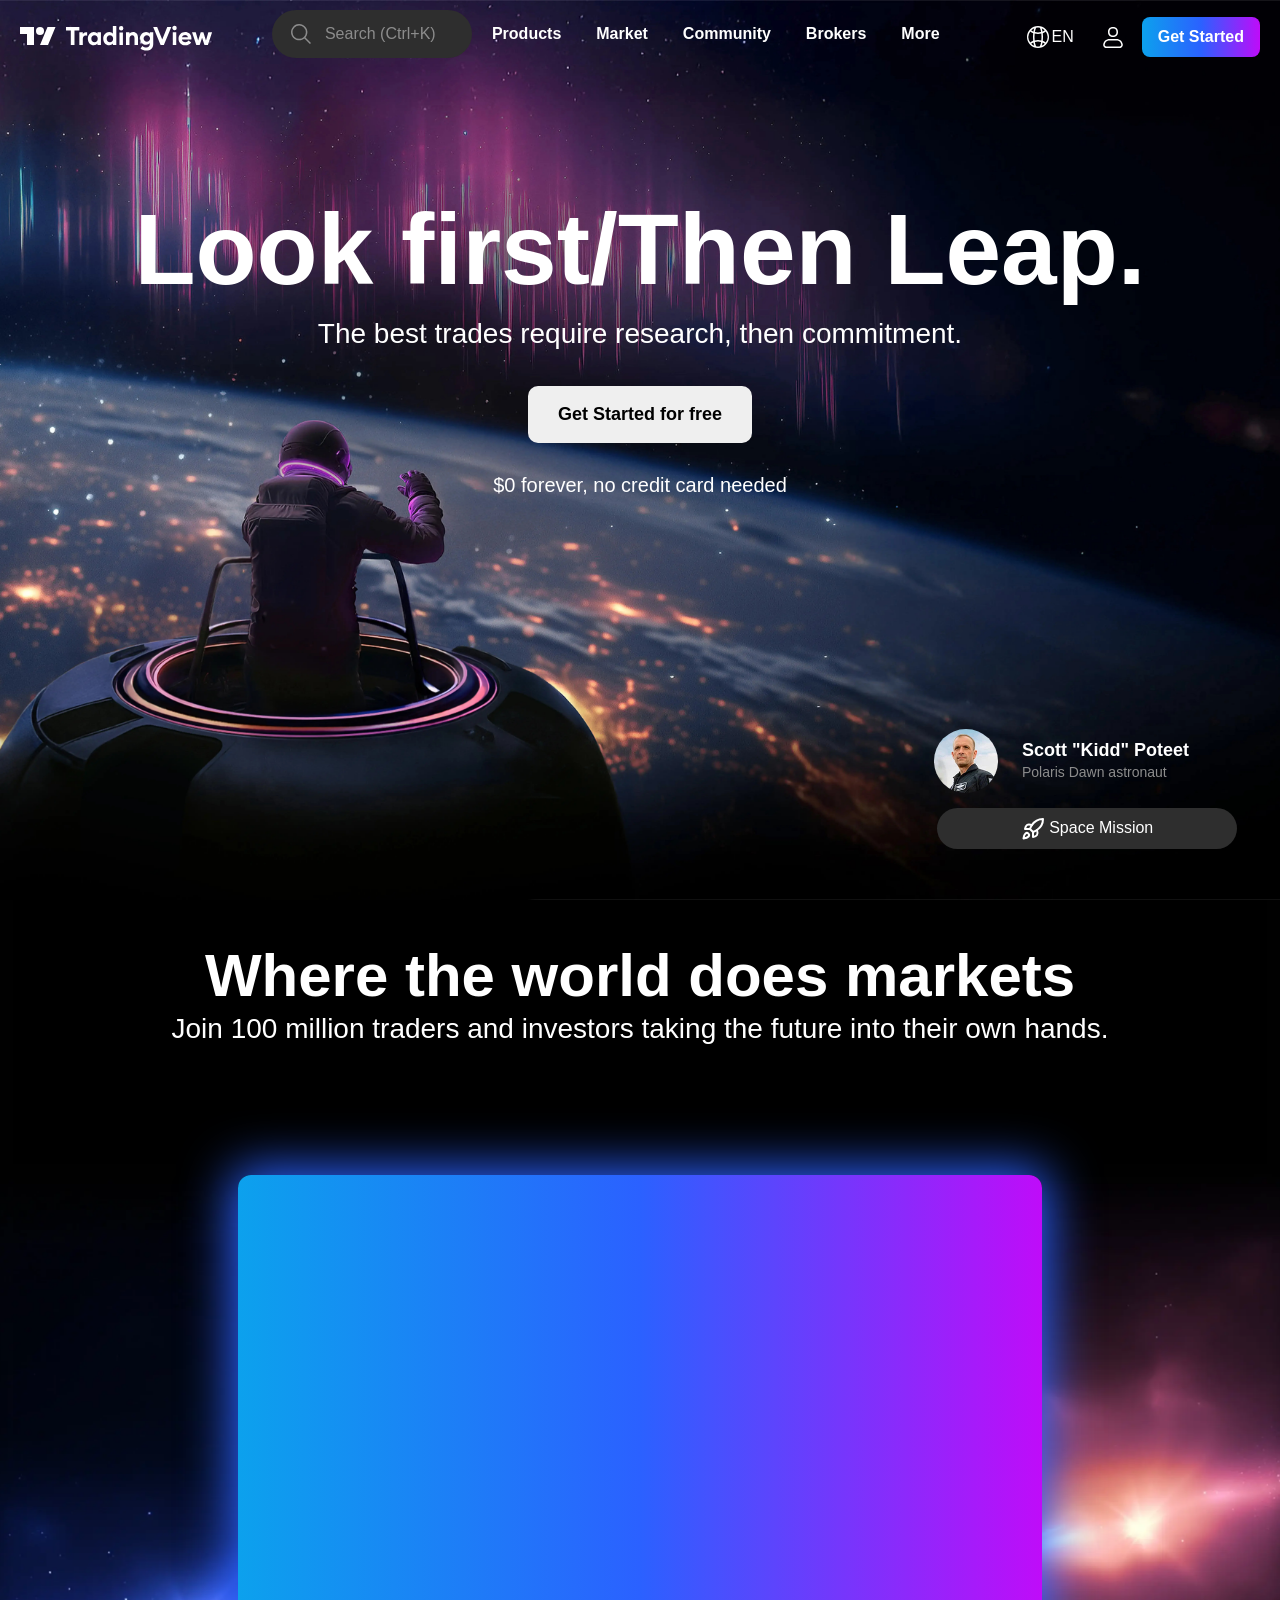
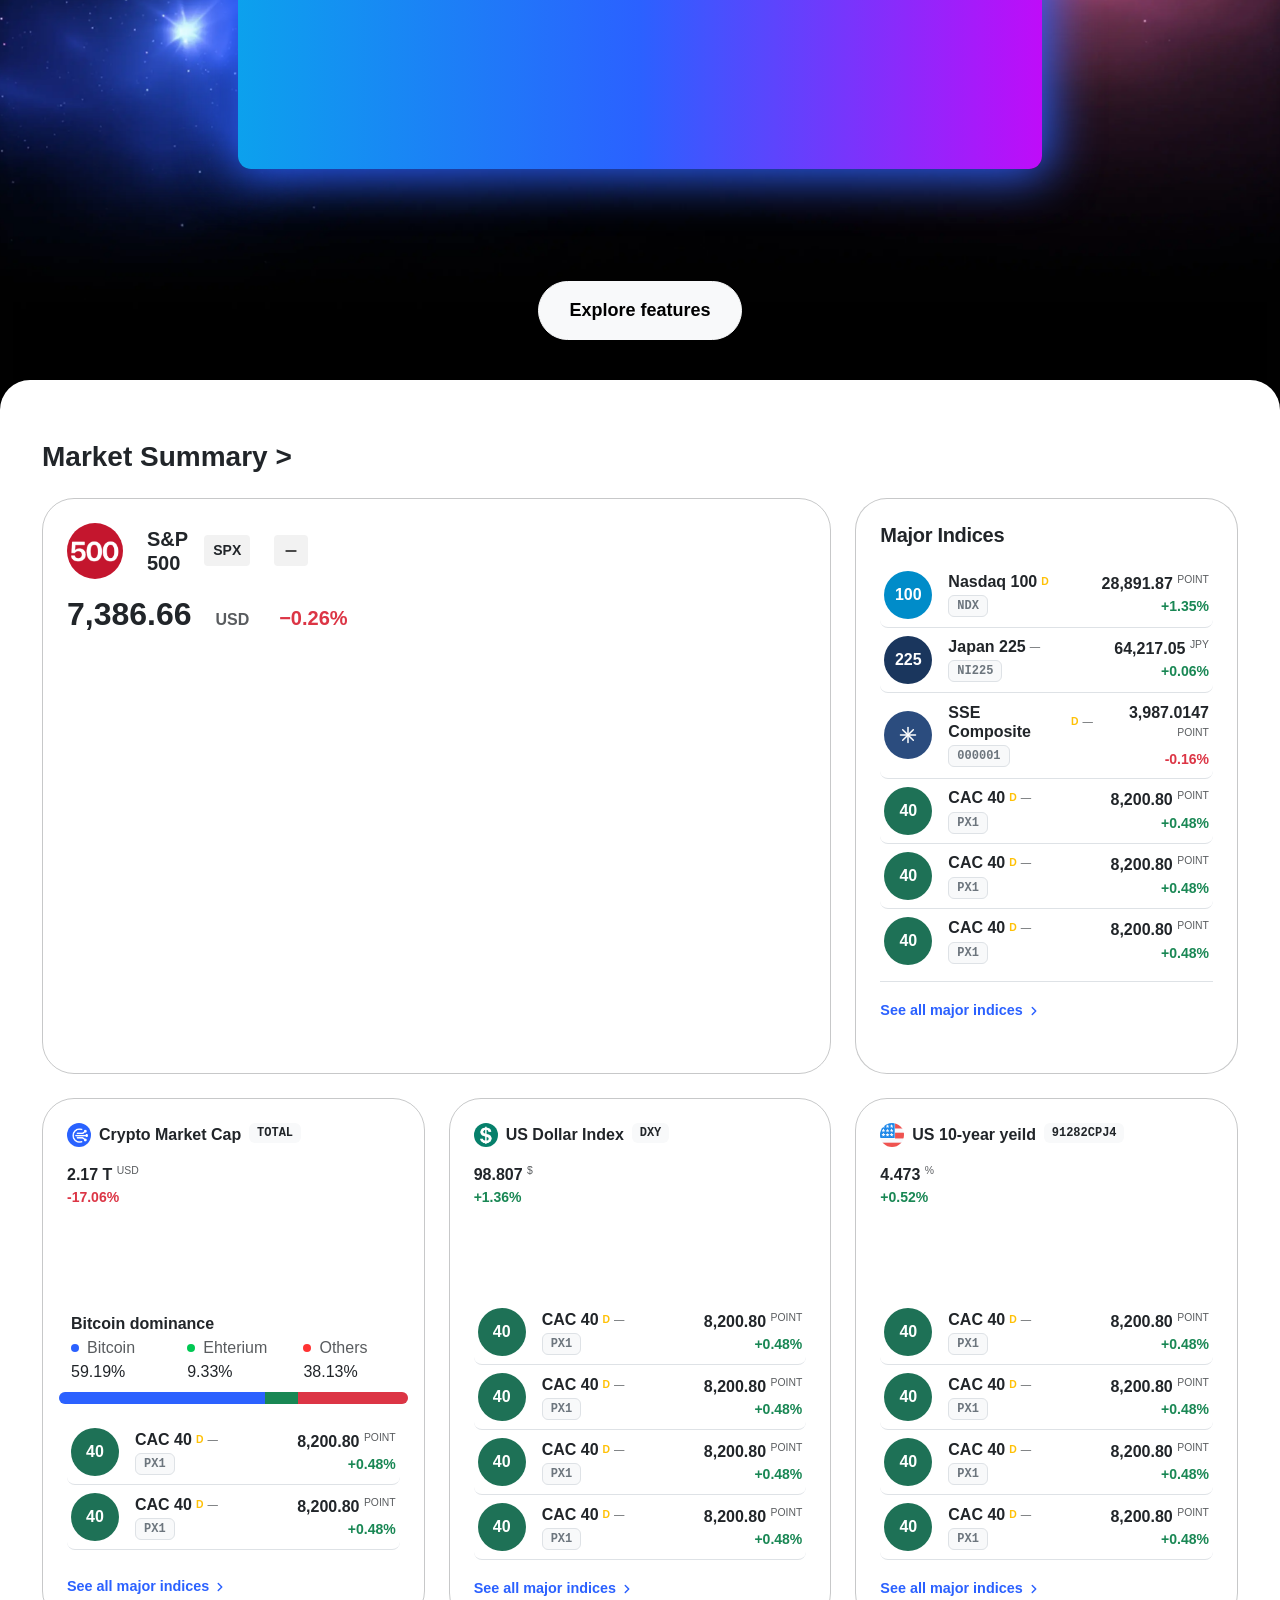
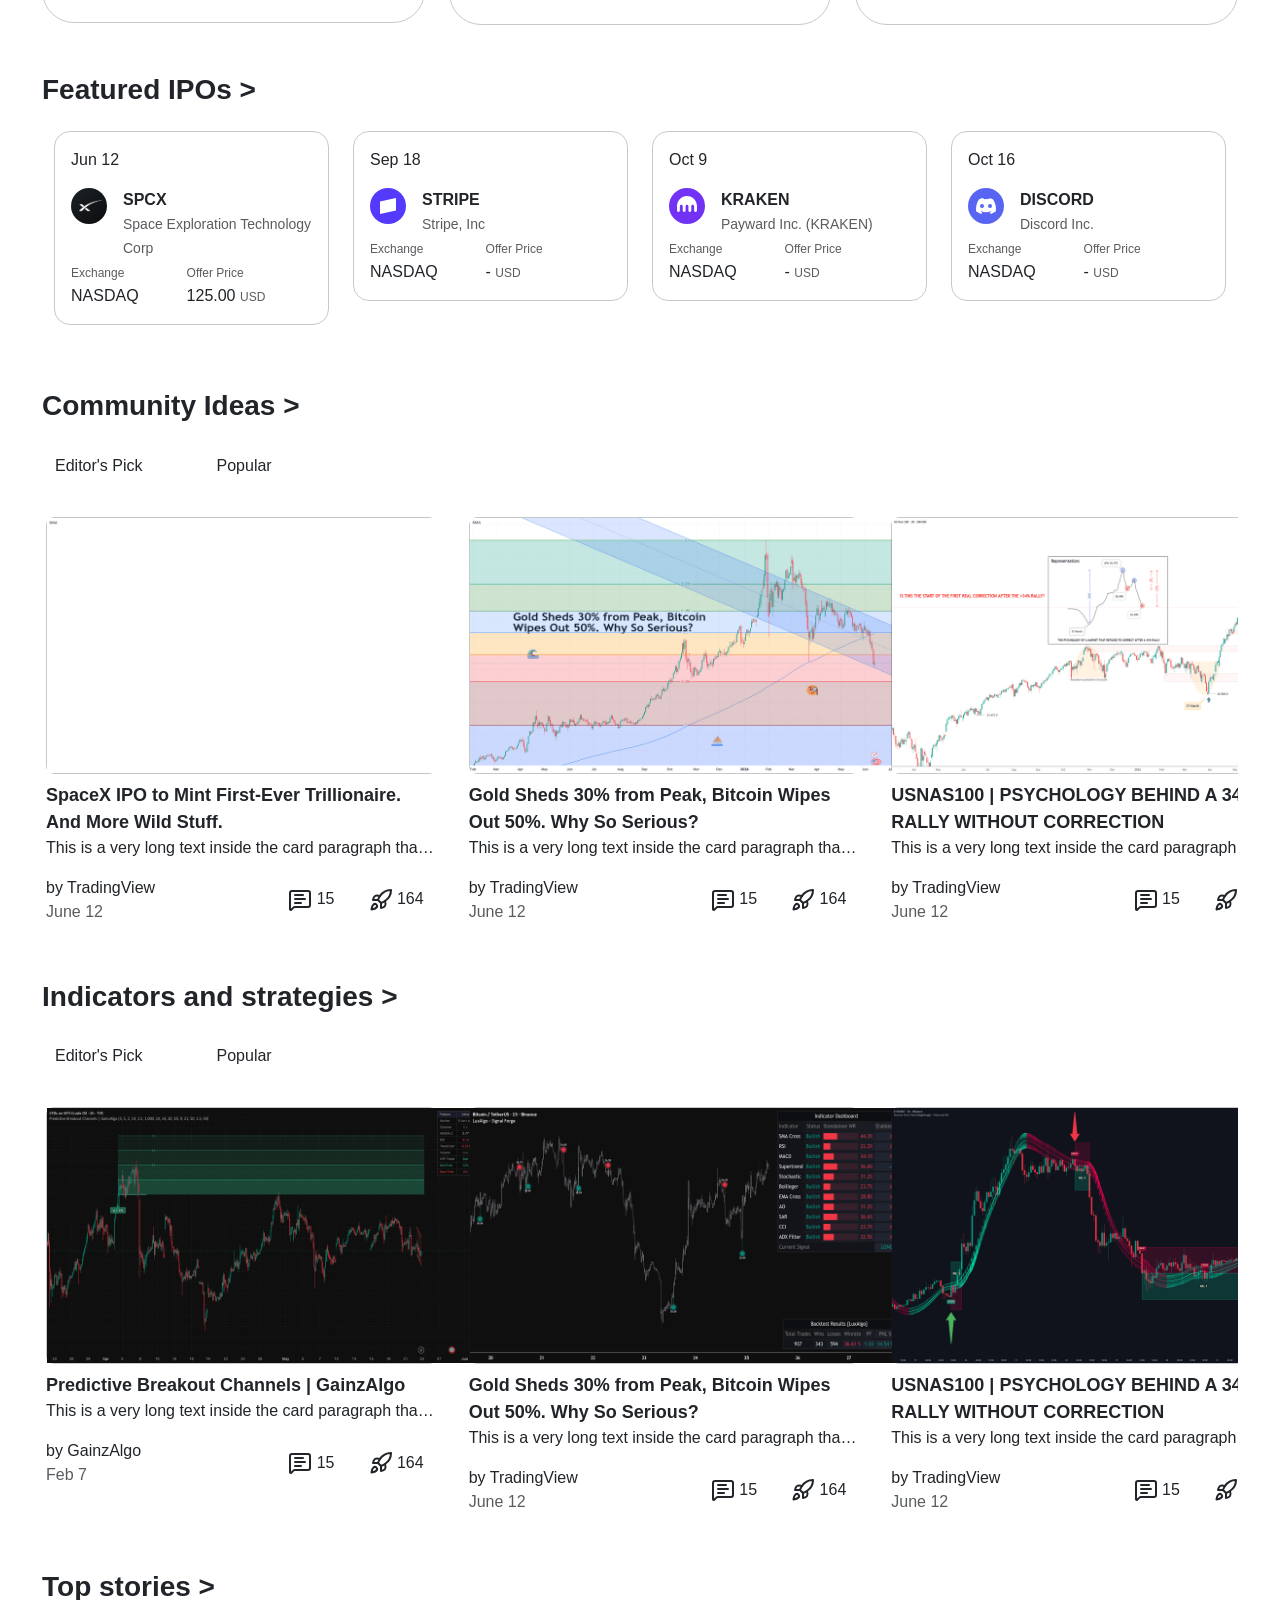
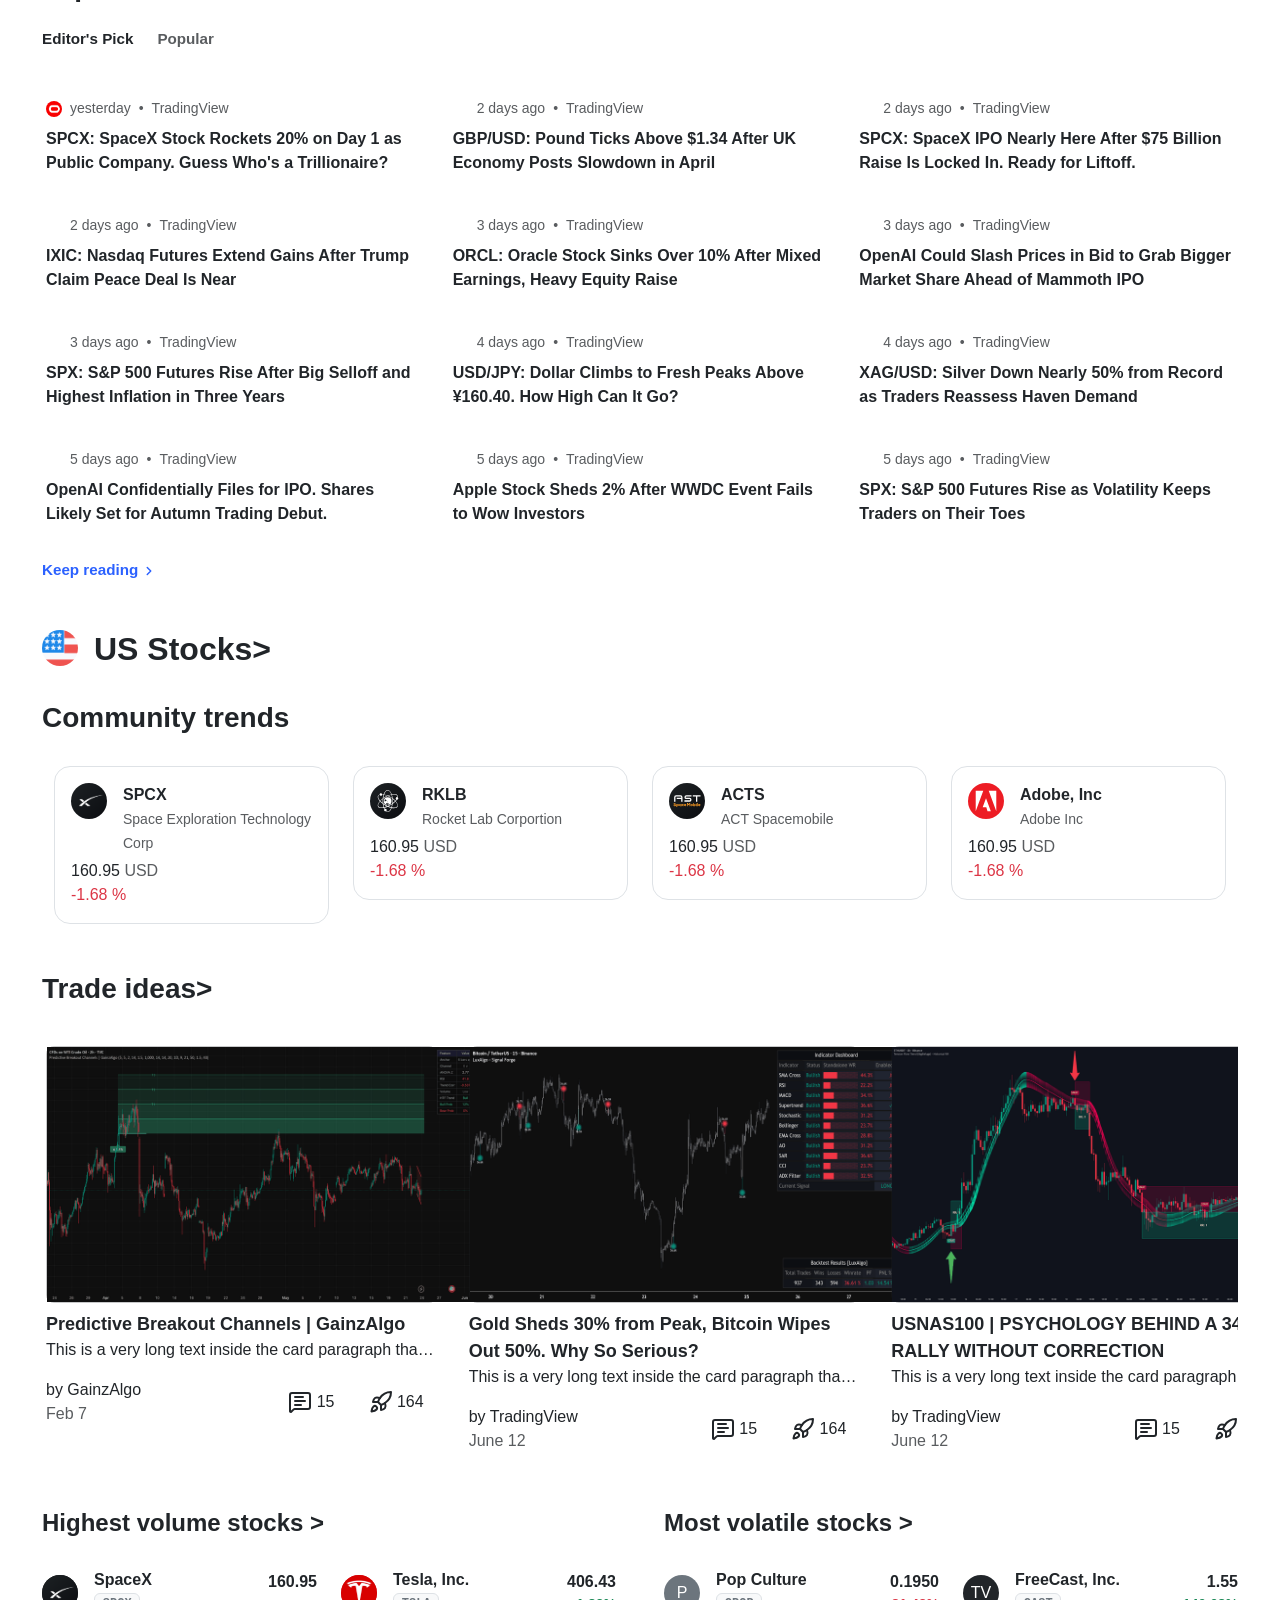
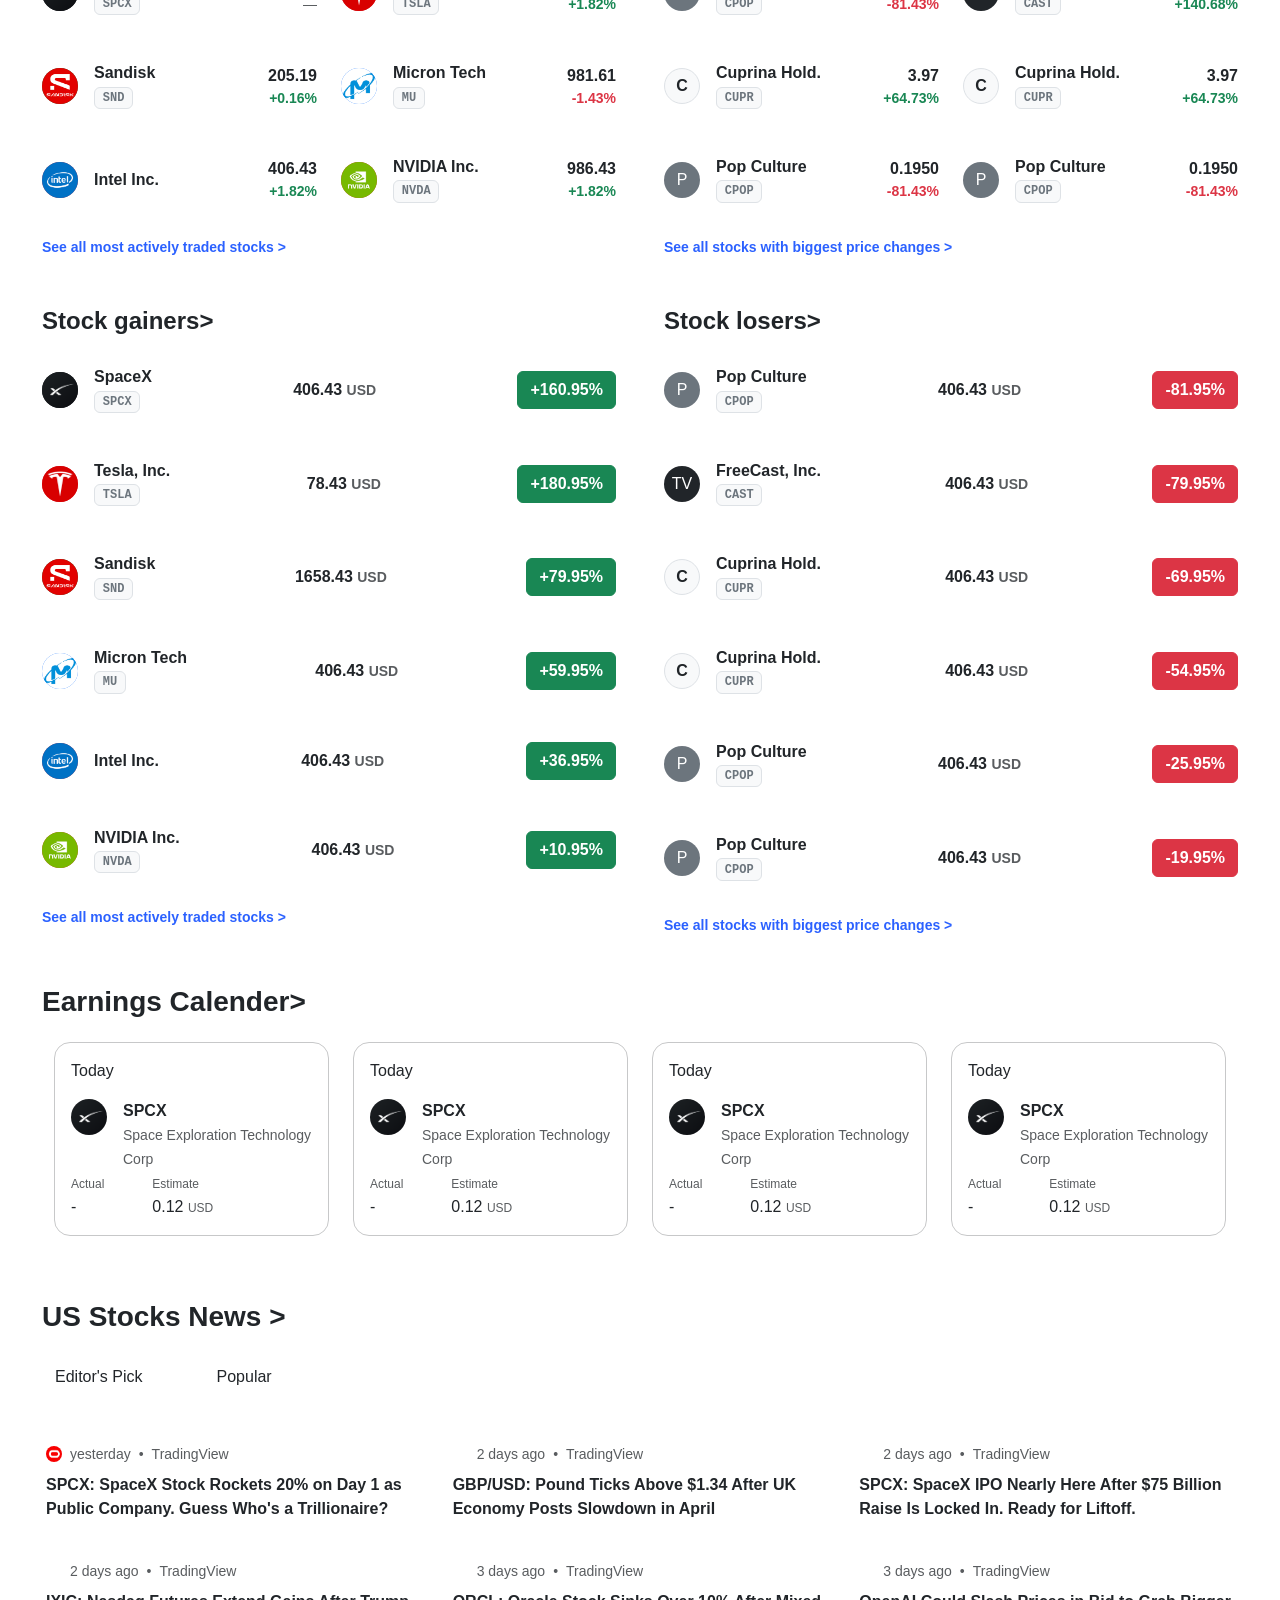
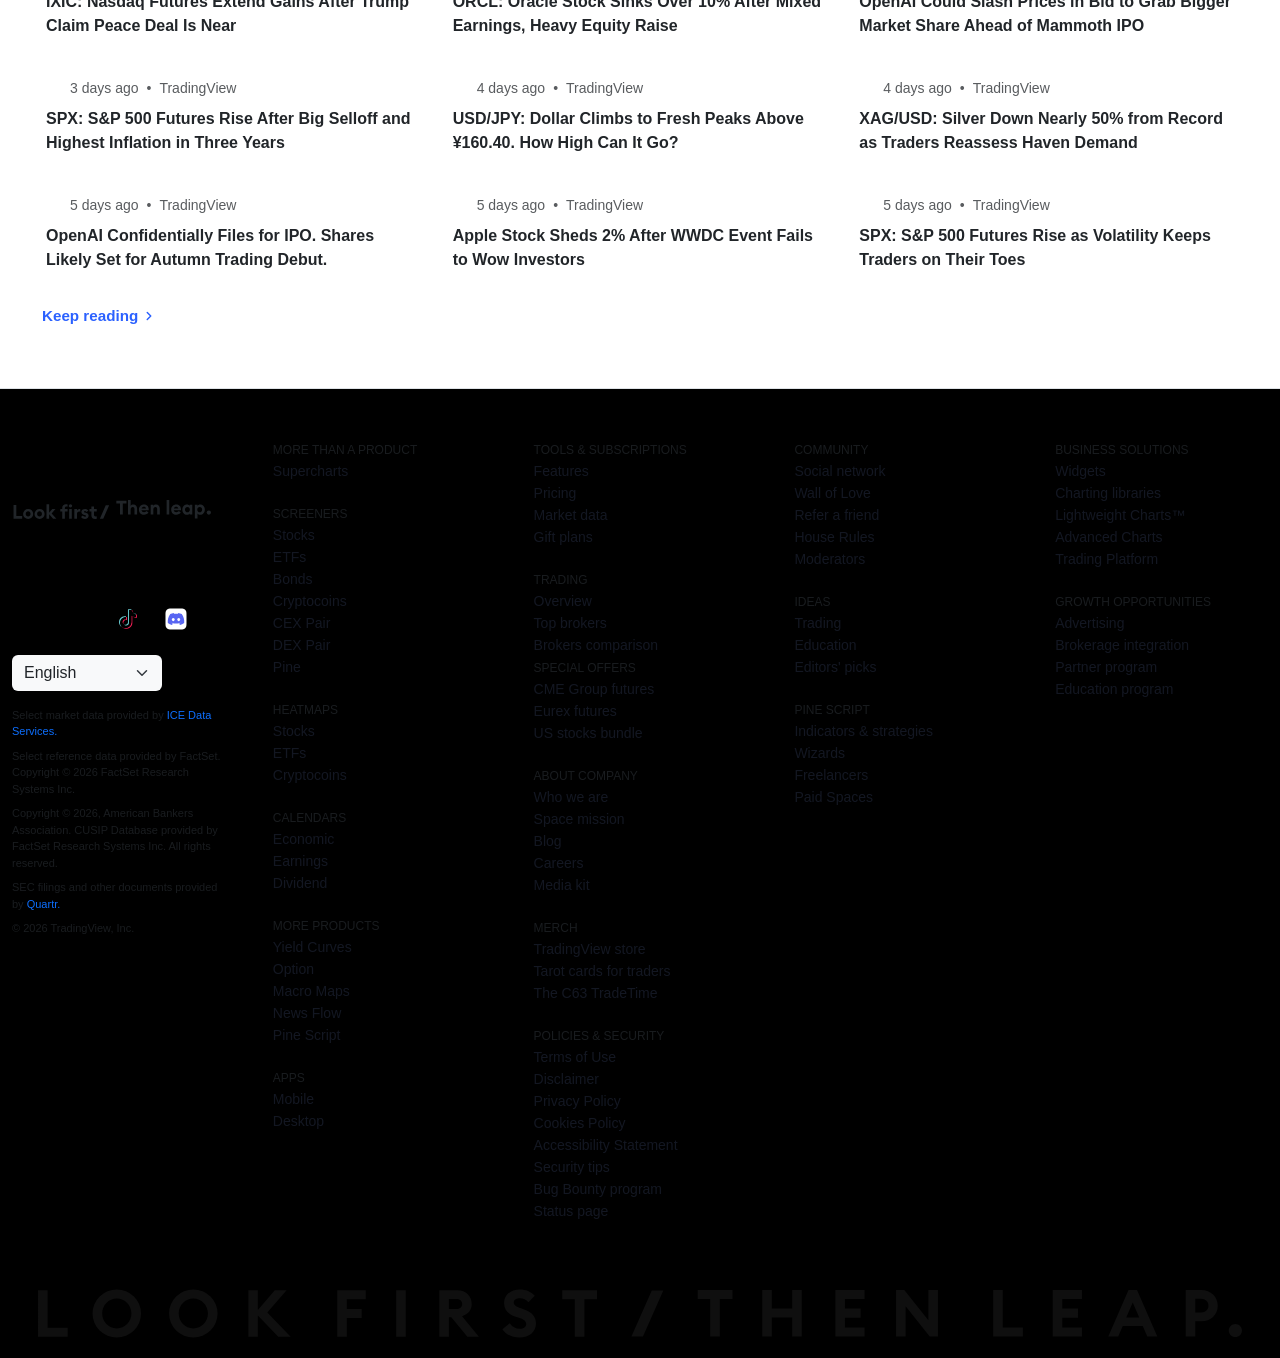
==== index.html @ 9e61605c "feat: initialize TradingView clone" ====
<!doctype html>
<html lang="en">

<head>
  <meta charset="UTF-8" />
  <meta name="viewport" content="width=device-width, initial-scale=1.0" />
  <title>Trading View Clone</title>

  <link href="https://cdn.jsdelivr.net/npm/bootstrap@5.3.8/dist/css/bootstrap.min.css" rel="stylesheet"
    integrity="sha384-sRIl4kxILFvY47J16cr9ZwB07vP4J8+LH7qKQnuqkuIAvNWLzeN8tE5YBujZqJLB" crossorigin="anonymous" />

  <link rel="stylesheet" href="./css/index.css" />
</head>

<body>
  <div class="main">
    <nav id="main-navbar">
      <button class="menu-toggle" aria-label="Toggle Navigation" onclick="
            document.querySelector('.menu-container').classList.toggle('active')
          ">
        <svg width="24" height="24" viewBox="0 0 24 24" fill="none" stroke="currentColor" stroke-width="2"
          stroke-linecap="round" stroke-linejoin="round">
          <line x1="3" y1="12" x2="21" y2="12"></line>
          <line x1="3" y1="6" x2="21" y2="6"></line>
          <line x1="3" y1="18" x2="21" y2="18"></line>
        </svg>
      </button>
      <div class="logo">
        <img class="favicon" src="./assets/img/logo.svg" alt="" />
        <img class="logo-name" src="./assets/img/logo_tv.svg" alt="" />
      </div>

      <div class="menu-container">
        <div class="menu">
          <ul>
            <button class="search" aria-label="Search">
              <svg xmlns="http://www.w3.org/2000/svg" width="28" height="28" viewBox="0 0 28 28" fill="currentColor">
                <path fill-rule="evenodd"
                  d="M17.41 18.47a8.18 8.18 0 1 1 1.06-1.06L24 22.94 22.94 24zm1.45-6.29a6.68 6.68 0 1 1-13.36 0 6.68 6.68 0 0 1 13.36 0">
                </path>
              </svg>
              <span class="srh">Search (Ctrl+K)</span>
            </button>
            <li><a href="./product.html">Products</a></li>
            <li><a href="./market.html">Market</a></li>
            <li><a href="./community.html">Community</a></li>
            <li><a href="./broker.html">Brokers</a></li>
            <li><a href="./more.html">More</a></li>
          </ul>
        </div>
      </div>
      <div class="buttons">
        <button type="button" class="globe" translate="no">
          <svg width="28" height="28" viewBox="0 0 28 28" xmlns="http://www.w3.org/2000/svg" style="color: white">
            <path fill-rule="evenodd"
              d="M12.1 4.69a9.54 9.54 0 0 1 3.8 0c.52 1.13.95 2.65 1.23 4.42a12.5 12.5 0 0 1-6.26 0c.28-1.77.71-3.29 1.23-4.42Zm-1.84.57a9.52 9.52 0 0 0-3.04 2.08c.63.51 1.38.95 2.2 1.3.22-1.25.5-2.39.84-3.38Zm-1.05 4.9c-1.1-.42-2.1-.98-2.95-1.67a9.46 9.46 0 0 0 0 11.03c.86-.68 1.86-1.24 2.96-1.66a33.91 33.91 0 0 1 0-7.7Zm.22 9.23c-.82.34-1.56.78-2.2 1.28a9.52 9.52 0 0 0 3.03 2.07 21.2 21.2 0 0 1-.83-3.35Zm2.67 3.92a17.46 17.46 0 0 1-1.23-4.4 12.2 12.2 0 0 1 6.26 0 17.46 17.46 0 0 1-1.23 4.4 9.54 9.54 0 0 1-3.8 0Zm5.64-.57a9.52 9.52 0 0 0 3.03-2.07 9.62 9.62 0 0 0-2.2-1.28 21.2 21.2 0 0 1-.83 3.35Zm1.04-4.88c1.1.42 2.1.98 2.95 1.66a9.46 9.46 0 0 0 .01-11.03c-.85.7-1.85 1.25-2.95 1.67a33.93 33.93 0 0 1 0 7.7Zm-1.45-7.25a14.06 14.06 0 0 1-6.66 0 32.64 32.64 0 0 0 0 6.8 13.74 13.74 0 0 1 6.66 0 32.62 32.62 0 0 0 0-6.8Zm1.24-1.98a9.1 9.1 0 0 0 2.2-1.29 9.52 9.52 0 0 0-3.03-2.08c.34 1 .62 2.13.83 3.37ZM14 3a11 11 0 1 0 0 22 11 11 0 0 0 0-22Z"
              fill="currentColor"></path>
          </svg>
          EN
        </button>
        <button aria-haspopup="true" aria-expanded="false" aria-label="Open user menu" type="button" class="user">
          <svg width="28" height="28" viewBox="0 0 28 28" xmlns="http://www.w3.org/2000/svg">
            <path fill-rule="evenodd"
              d="M17.5 9c0 1.14-.3 1.99-.79 2.54-.46.52-1.27.96-2.71.96s-2.25-.44-2.71-.96A3.74 3.74 0 0 1 10.5 9c0-1.14.3-1.99.79-2.54.46-.52 1.27-.96 2.71-.96s2.25.44 2.71.96c.5.55.79 1.4.79 2.54zM19 9c0 2.76-1.45 5-5 5s-5-2.24-5-5 1.45-5 5-5 5 2.24 5 5zm-8 8.5h6c2.04 0 3.1.5 3.76 1.1.69.63 1.11 1.55 1.5 2.8.13.42.04.95-.29 1.4-.33.46-.8.7-1.22.7H7.25c-.43 0-.89-.24-1.22-.7a1.61 1.61 0 0 1-.3-1.4 6.08 6.08 0 0 1 1.51-2.8c.65-.6 1.72-1.1 3.76-1.1zm6-1.5h-6c-4.6 0-5.88 2.33-6.7 4.96-.58 1.89.97 4.04 2.95 4.04h13.5c1.98 0 3.53-2.15 2.95-4.04C22.88 18.33 21.6 16 17 16z"
              fill="currentColor"></path>
          </svg>
        </button>
        <button class="get_started"><a href="index.html">Get Started</a></button>
      </div>
    </nav>

    <div class="hero-container">
      <h1>Look first/Then Leap.</h1>
      <h3>The best trades require research, then commitment.</h3>
      <div class="btn">
        <button>Get Started for free</button>
      </div>
      <p>$0 forever, no credit card needed</p>
    </div>

    <div class="container profile-card">
      <div class="row align-items-center">
        <div class="col-auto">
          <img src="./assets/img/profile-dp.jpg" alt="" />
        </div>
        <div class="col">
          <div class="profile-info">
            <h4>Scott "Kidd" Poteet</h4>
            <p>Polaris Dawn astronaut</p>
          </div>
        </div>
      </div>
      <div class="row mt-2">
        <div class="col-12">
          <div class="btn">
            <button class="mission-btn">
              <span><svg xmlns="http://www.w3.org/2000/svg" width="24" height="24" viewBox="0 0 24 24" fill="none"
                  stroke="currentColor" stroke-width="2" stroke-linecap="round" stroke-linejoin="round"
                  class="lucide lucide-rocket-icon lucide-rocket">
                  <path d="M12 15v5s3.03-.55 4-2c1.08-1.62 0-5 0-5" />
                  <path d="M4.5 16.5c-1.5 1.26-2 5-2 5s3.74-.5 5-2c.71-.84.7-2.13-.09-2.91a2.18 2.18 0 0 0-2.91-.09" />
                  <path d="M9 12a22 22 0 0 1 2-3.95A12.88 12.88 0 0 1 22 2c0 2.72-.78 7.5-6 11a22.4 22.4 0 0 1-4 2z" />
                  <path d="M9 12H4s.55-3.03 2-4c1.62-1.08 5 .05 5 .05" />
                </svg>
                Space Mission</span>
            </button>
          </div>
        </div>
      </div>
    </div>
  </div>

  <div class="main2">
    <div class="text">
      <h1>Where the world does markets</h1>
      <h3>
        Join 100 million traders and investors taking the future into their
        own hands.
      </h3>
    </div>
    <div class="video-wrapper">
      <video src="./assets/video/main2video-laptop.mp4" class="loop-video" autoplay loop muted playsinline></video>
    </div>
    <div>
      <button class="btn btn-light">Explore features</button>
    </div>
  </div>

  <div class="main3">
    <div class="container-fluid">
      <div class="row mb-3">
        <div class="col-12">
          <h3 class="title fw-bolder">Market Summary &gt;</h3>
        </div>
      </div>

      <div class="row gx-4 gy-4">
        <div class="col-12 col-md-8">
          <div class="p-4 border border-dark border-opacity-25 rounded-5">
            <div class="row align-items-center mb-3">
              <div class="col-auto">
                <img class="rounded-circle object-fit-cover" style="height: 56px; width: 56px"
                  src="./assets/img/sp500.png" alt="S&P 500 Logo" />
              </div>
              <div class="stock-name col-2 d-flex justify-content-start align-items-center gap-2">
                <h5 class="fw-bolder mb-0">S&P 500</h5>
                <button class="btn btn-sm fw-bolder" style="background-color: #f2f2f2">
                  SPX
                </button>
              </div>
              <div class="col-auto d-flex justify-content-start align-items-center gap-2">
                <button id="market-status-btn" class="btn btn-sm fw-bolder" style="background-color: #f2f2f2">
                  <svg xmlns="http://www.w3.org/2000/svg" width="16" height="16" viewBox="0 0 24 24" fill="none"
                    stroke="#4A4A4A" stroke-width="3" stroke-linecap="round" stroke-linejoin="round"
                    class="lucide lucide-minus">
                    <path d="M5 12h14" />
                  </svg>
                </button>
              </div>
            </div>

            <div class="row align-items-baseline">
              <div class="col-auto col d-flex justify-content-start align-items-center">
                <h3 class="fw-bolder mb-0" style="font-size: 2rem">
                  7,386.66
                </h3>
              </div>
              <div class="col-1 d-flex justify-content-start align-items-center">
                <p class="text-muted fw-semibold mb-0">USD</p>
              </div>
              <div class="col d-flex justify-content-start align-items-center">
                <h5 class="text-danger fw-bolder mb-0">−0.26%</h5>
              </div>
            </div>

            <div class="row mt-3">
              <div class="col-12">
                <div id="tradingview-chart" style="min-height: 400px; width: 100%"></div>
              </div>
            </div>
          </div>
        </div>

        <div class="col-12 col-md-4">
          <div class="p-4 border border-dark border-opacity-25 rounded-5 bg-white text-dark h-100">
            <div class="row mb-3 align-items-center">
              <div class="col">
                <h5 class="fw-bolder mb-0" style="letter-spacing: -0.3px">
                  Major Indices
                </h5>
              </div>
            </div>

            <div class="watchlist-scroll-container">
              <div class="market-item d-flex align-items-center justify-content-between py-2.5 border-bottom">
                <div class="d-flex align-items-center gap-3">
                  <div
                    class="market-logo ndx-bg d-flex align-items-center justify-content-center text-white fw-bold rounded-circle">
                    100
                  </div>
                  <div>
                    <div class="d-flex align-items-center gap-1">
                      <h6 class="market-title fw-bold mb-0">Nasdaq 100</h6>
                      <span class="text-warning fw-bold small-text">D</span>
                    </div>
                    <span class="badge text-secondary bg-light border px-2 py-1 mt-1 font-monospace">NDX</span>
                  </div>
                </div>
                <div class="text-end">
                  <div class="fw-bolder">
                    28,891.87
                    <span class="small-text text-muted fw-normal">POINT</span>
                  </div>
                  <div class="text-success fw-bold small">+1.35%</div>
                </div>
              </div>

              <div class="market-item d-flex align-items-center justify-content-between py-2.5 border-bottom">
                <div class="d-flex align-items-center gap-3">
                  <div
                    class="market-logo n225-bg d-flex align-items-center justify-content-center text-white fw-bold rounded-circle">
                    225
                  </div>
                  <div>
                    <div class="d-flex align-items-center gap-1">
                      <h6 class="market-title fw-bold mb-0">Japan 225</h6>
                      <span class="text-muted small-text">—</span>
                    </div>
                    <span class="badge text-secondary bg-light border px-2 py-1 mt-1 font-monospace">NI225</span>
                  </div>
                </div>
                <div class="text-end">
                  <div class="fw-bolder">
                    64,217.05
                    <span class="small-text text-muted fw-normal">JPY</span>
                  </div>
                  <div class="text-success fw-bold small">+0.06%</div>
                </div>
              </div>

              <div class="market-item d-flex align-items-center justify-content-between py-2.5 border-bottom">
                <div class="d-flex align-items-center gap-3">
                  <div
                    class="market-logo sse-bg d-flex align-items-center justify-content-center text-white fw-bold rounded-circle">
                    <svg width="18" height="18" viewBox="0 0 24 24" fill="none" stroke="currentColor" stroke-width="2"
                      stroke-linecap="round" stroke-linejoin="round">
                      <path d="M2 12h20" />
                      <path d="M12 2v20" />
                      <path d="m4.93 4.93 14.14 14.14" />
                      <path d="m4.93 19.07 14.14-14.14" />
                    </svg>
                  </div>
                  <div>
                    <div class="d-flex align-items-center gap-1">
                      <h6 class="market-title fw-bold mb-0">SSE Composite</h6>
                      <span class="text-warning fw-bold small-text">D</span>
                      <span class="text-muted small-text">—</span>
                    </div>
                    <span class="badge text-secondary bg-light border px-2 py-1 mt-1 font-monospace">000001</span>
                  </div>
                </div>
                <div class="text-end">
                  <div class="fw-bolder">
                    3,987.0147
                    <span class="small-text text-muted fw-normal">POINT</span>
                  </div>
                  <div class="text-danger fw-bold small">-0.16%</div>
                </div>
              </div>

              <div class="market-item d-flex align-items-center justify-content-between py-2.5 border-bottom">
                <div class="d-flex align-items-center gap-3">
                  <div
                    class="market-logo cac-bg d-flex align-items-center justify-content-center text-white fw-bold rounded-circle">
                    40
                  </div>
                  <div>
                    <div class="d-flex align-items-center gap-1">
                      <h6 class="market-title fw-bold mb-0">CAC 40</h6>
                      <span class="text-warning fw-bold small-text">D</span>
                      <span class="text-muted small-text">—</span>
                    </div>
                    <span class="badge text-secondary bg-light border px-2 py-1 mt-1 font-monospace">PX1</span>
                  </div>
                </div>
                <div class="text-end">
                  <div class="fw-bolder">
                    8,200.80
                    <span class="small-text text-muted fw-normal">POINT</span>
                  </div>
                  <div class="text-success fw-bold small">+0.48%</div>
                </div>
              </div>

              <div class="market-item d-flex align-items-center justify-content-between py-2.5 border-bottom">
                <div class="d-flex align-items-center gap-3">
                  <div
                    class="market-logo cac-bg d-flex align-items-center justify-content-center text-white fw-bold rounded-circle">
                    40
                  </div>
                  <div>
                    <div class="d-flex align-items-center gap-1">
                      <h6 class="market-title fw-bold mb-0">CAC 40</h6>
                      <span class="text-warning fw-bold small-text">D</span>
                      <span class="text-muted small-text">—</span>
                    </div>
                    <span class="badge text-secondary bg-light border px-2 py-1 mt-1 font-monospace">PX1</span>
                  </div>
                </div>
                <div class="text-end">
                  <div class="fw-bolder">
                    8,200.80
                    <span class="small-text text-muted fw-normal">POINT</span>
                  </div>
                  <div class="text-success fw-bold small">+0.48%</div>
                </div>
              </div>

              <div class="market-item d-flex align-items-center justify-content-between py-2.5">
                <div class="d-flex align-items-center gap-3">
                  <div
                    class="market-logo cac-bg d-flex align-items-center justify-content-center text-white fw-bold rounded-circle">
                    40
                  </div>
                  <div>
                    <div class="d-flex align-items-center gap-1">
                      <h6 class="market-title fw-bold mb-0">CAC 40</h6>
                      <span class="text-warning fw-bold small-text">D</span>
                      <span class="text-muted small-text">—</span>
                    </div>
                    <span class="badge text-secondary bg-light border px-2 py-1 mt-1 font-monospace">PX1</span>
                  </div>
                </div>
                <div class="text-end">
                  <div class="fw-bolder">
                    8,200.80
                    <span class="small-text text-muted fw-normal">POINT</span>
                  </div>
                  <div class="text-success fw-bold small">+0.48%</div>
                </div>
              </div>
            </div>
            <div class="pt-3 border-top mt-2">
              <a href="#" class="text-decoration-none fw-bold d-inline-flex align-items-center gap-1"
                style="color: #2b61ff; font-size: 0.9rem">
                See all major indices
                <svg width="14" height="14" viewBox="0 0 24 24" fill="none" stroke="currentColor" stroke-width="2.5"
                  stroke-linecap="round" stroke-linejoin="round">
                  <path d="m9 18 6-6-6-6" />
                </svg>
              </a>
            </div>
          </div>
        </div>
      </div>
    </div>

    <div class="container-fluid mt-4">
      <div class="row gx-4 gy-4">
        <div class="col-12 col-md-4">
          <div class="p-4 border border-dark border-opacity-25 rounded-5">
            <div>
              <div class="main3-card d-flex align-items-start gap-2">
                <img src="./assets/img/s1.png" style="width: 24px; height: 24px; border-radius: 50%" alt="" />
                <p class="fw-bolder">Crypto Market Cap</p>
                <span class="main3-btn badge text-dark bg-light font-monospace">TOTAL</span>
              </div>
            </div>
            <div>
              <div class="fw-bolder">
                2.17 T
                <span class="small-text text-muted fw-normal">USD</span>
              </div>
              <div class="text-danger fw-bold small">-17.06%</div>
            </div>
            <div class="row mt-1">
              <div style="position: relative; width: 440px; height: 88px">
                <canvas id="cryptoMarketChart" style="
                      width: 440px;
                      height: 88px;
                      position: absolute;
                      z-index: 2;
                      left: 0px;
                      top: 0px;
                    " width="583" height="110">
                </canvas>
              </div>

              <script src="https://cdn.jsdelivr.net/npm/chart.js"></script>
            </div>

            <div class="row mt-1 market-item">
              <div class="fw-bolder">Bitcoin dominance</div>
              <div class="d-flex gap-4">
                <div class="col">
                  <div class="d-flex align-items-center gap-2">
                    <div style="
                          background-color: #2b61ff;
                          height: 8px;
                          width: 8px;
                          border-radius: 50%;
                        "></div>
                    <span class="text-muted">Bitcoin</span>
                  </div>
                  <span class="text-dark">59.19%</span>
                </div>
                <div class="col">
                  <div class="d-flex align-items-center gap-2">
                    <div style="
                          background-color: #00c853;
                          height: 8px;
                          width: 8px;
                          border-radius: 50%;
                        "></div>
                    <span class="text-muted">Ehterium</span>
                  </div>
                  <span class="text-dark">9.33%</span>
                </div>
                <div class="col">
                  <div class="d-flex align-items-center gap-2">
                    <div style="
                          background-color: #ff3333;
                          height: 8px;
                          width: 8px;
                          border-radius: 50%;
                        "></div>
                    <span class="text-muted">Others</span>
                  </div>
                  <span class="text-dark">38.13%</span>
                </div>
              </div>
              <div class="progress-stacked px-0 my-2" style="height: 12px; border-radius: 8px">
                <div class="progress" role="progressbar" style="width: 59.19%" aria-valuenow="59.19" aria-valuemin="0"
                  aria-valuemax="100">
                  <div class="progress-bar" style="background-color: #2b61ff"></div>
                </div>
                <div class="progress" role="progressbar" style="width: 9.33%" aria-valuenow="9.33" aria-valuemin="0"
                  aria-valuemax="100">
                  <div class="progress-bar bg-success"></div>
                </div>
                <div class="progress" role="progressbar" style="width: 31.48%" aria-valuenow="31.48" aria-valuemin="0"
                  aria-valuemax="100">
                  <div class="progress-bar bg-danger"></div>
                </div>
              </div>
            </div>

            <div class="market-item d-flex align-items-center justify-content-between py-2.5 border-bottom">
              <div class="d-flex align-items-center gap-3">
                <div
                  class="market-logo cac-bg d-flex align-items-center justify-content-center text-white fw-bold rounded-circle">
                  40
                </div>
                <div>
                  <div class="d-flex align-items-center gap-1">
                    <h6 class="market-title fw-bold mb-0">CAC 40</h6>
                    <span class="text-warning fw-bold small-text">D</span>
                    <span class="text-muted small-text">—</span>
                  </div>
                  <span class="badge text-secondary bg-light border px-2 py-1 mt-1 font-monospace">PX1</span>
                </div>
              </div>
              <div class="text-end">
                <div class="fw-bolder">
                  8,200.80
                  <span class="small-text text-muted fw-normal">POINT</span>
                </div>
                <div class="text-success fw-bold small">+0.48%</div>
              </div>
            </div>

            <div class="market-item d-flex align-items-center justify-content-between py-2.5 border-bottom">
              <div class="d-flex align-items-center gap-3">
                <div
                  class="market-logo cac-bg d-flex align-items-center justify-content-center text-white fw-bold rounded-circle">
                  40
                </div>
                <div>
                  <div class="d-flex align-items-center gap-1">
                    <h6 class="market-title fw-bold mb-0">CAC 40</h6>
                    <span class="text-warning fw-bold small-text">D</span>
                    <span class="text-muted small-text">—</span>
                  </div>
                  <span class="badge text-secondary bg-light border px-2 py-1 mt-1 font-monospace">PX1</span>
                </div>
              </div>
              <div class="text-end">
                <div class="fw-bolder">
                  8,200.80
                  <span class="small-text text-muted fw-normal">POINT</span>
                </div>
                <div class="text-success fw-bold small">+0.48%</div>
              </div>
            </div>

            <div class="pt-3 mt-2">
              <a href="#" class="text-decoration-none fw-bold d-inline-flex align-items-center gap-1"
                style="color: #2b61ff; font-size: 0.9rem">
                See all major indices
                <svg width="14" height="14" viewBox="0 0 24 24" fill="none" stroke="currentColor" stroke-width="2.5"
                  stroke-linecap="round" stroke-linejoin="round">
                  <path d="m9 18 6-6-6-6" />
                </svg>
              </a>
            </div>
          </div>
        </div>

        <div class="col-12 col-md-4">
          <div class="p-4 border border-dark border-opacity-25 rounded-5">
            <div>
              <div class="main3-card d-flex align-items-start gap-2">
                <img src="./assets/img/s2.png" style="width: 24px; height: 24px; border-radius: 50%" alt="" />
                <p class="fw-bolder">US Dollar Index</p>
                <span class="main3-btn badge text-dark bg-light font-monospace">DXY</span>
              </div>
            </div>
            <div>
              <div class="fw-bolder">
                98.807
                <span class="small-text text-muted fw-normal">$</span>
              </div>
              <div class="text-success fw-bold small">+1.36%</div>
            </div>

            <div class="row mt-1">
              <div style="position: relative; width: 440px; height: 88px">
                <canvas id="usDollarIndex" style="
                      width: 440px;
                      height: 88px;
                      position: absolute;
                      z-index: 2;
                      left: 0px;
                      top: 0px;
                    " width="583" height="110">
                </canvas>
              </div>

              <script src="https://cdn.jsdelivr.net/npm/chart.js"></script>
            </div>

            <div class="market-item d-flex align-items-center justify-content-between py-2.5 border-bottom">
              <div class="d-flex align-items-center gap-3">
                <div
                  class="market-logo cac-bg d-flex align-items-center justify-content-center text-white fw-bold rounded-circle">
                  40
                </div>
                <div>
                  <div class="d-flex align-items-center gap-1">
                    <h6 class="market-title fw-bold mb-0">CAC 40</h6>
                    <span class="text-warning fw-bold small-text">D</span>
                    <span class="text-muted small-text">—</span>
                  </div>
                  <span class="badge text-secondary bg-light border px-2 py-1 mt-1 font-monospace">PX1</span>
                </div>
              </div>
              <div class="text-end">
                <div class="fw-bolder">
                  8,200.80
                  <span class="small-text text-muted fw-normal">POINT</span>
                </div>
                <div class="text-success fw-bold small">+0.48%</div>
              </div>
            </div>

            <div class="market-item d-flex align-items-center justify-content-between py-2.5 border-bottom">
              <div class="d-flex align-items-center gap-3">
                <div
                  class="market-logo cac-bg d-flex align-items-center justify-content-center text-white fw-bold rounded-circle">
                  40
                </div>
                <div>
                  <div class="d-flex align-items-center gap-1">
                    <h6 class="market-title fw-bold mb-0">CAC 40</h6>
                    <span class="text-warning fw-bold small-text">D</span>
                    <span class="text-muted small-text">—</span>
                  </div>
                  <span class="badge text-secondary bg-light border px-2 py-1 mt-1 font-monospace">PX1</span>
                </div>
              </div>
              <div class="text-end">
                <div class="fw-bolder">
                  8,200.80
                  <span class="small-text text-muted fw-normal">POINT</span>
                </div>
                <div class="text-success fw-bold small">+0.48%</div>
              </div>
            </div>

            <div class="market-item d-flex align-items-center justify-content-between py-2.5 border-bottom">
              <div class="d-flex align-items-center gap-3">
                <div
                  class="market-logo cac-bg d-flex align-items-center justify-content-center text-white fw-bold rounded-circle">
                  40
                </div>
                <div>
                  <div class="d-flex align-items-center gap-1">
                    <h6 class="market-title fw-bold mb-0">CAC 40</h6>
                    <span class="text-warning fw-bold small-text">D</span>
                    <span class="text-muted small-text">—</span>
                  </div>
                  <span class="badge text-secondary bg-light border px-2 py-1 mt-1 font-monospace">PX1</span>
                </div>
              </div>
              <div class="text-end">
                <div class="fw-bolder">
                  8,200.80
                  <span class="small-text text-muted fw-normal">POINT</span>
                </div>
                <div class="text-success fw-bold small">+0.48%</div>
              </div>
            </div>

            <div class="market-item d-flex align-items-center justify-content-between py-2.5 border-bottom">
              <div class="d-flex align-items-center gap-3">
                <div
                  class="market-logo cac-bg d-flex align-items-center justify-content-center text-white fw-bold rounded-circle">
                  40
                </div>
                <div>
                  <div class="d-flex align-items-center gap-1">
                    <h6 class="market-title fw-bold mb-0">CAC 40</h6>
                    <span class="text-warning fw-bold small-text">D</span>
                    <span class="text-muted small-text">—</span>
                  </div>
                  <span class="badge text-secondary bg-light border px-2 py-1 mt-1 font-monospace">PX1</span>
                </div>
              </div>
              <div class="text-end">
                <div class="fw-bolder">
                  8,200.80
                  <span class="small-text text-muted fw-normal">POINT</span>
                </div>
                <div class="text-success fw-bold small">+0.48%</div>
              </div>
            </div>

            <div class="pt-3">
              <a href="#" class="text-decoration-none fw-bold d-inline-flex align-items-center gap-1"
                style="color: #2b61ff; font-size: 0.9rem">
                See all major indices
                <svg width="14" height="14" viewBox="0 0 24 24" fill="none" stroke="currentColor" stroke-width="2.5"
                  stroke-linecap="round" stroke-linejoin="round">
                  <path d="m9 18 6-6-6-6" />
                </svg>
              </a>
            </div>
          </div>
        </div>

        <div class="col-12 col-md-4">
          <div class="p-4 border border-dark border-opacity-25 rounded-5">
            <div>
              <div class="main3-card d-flex align-items-start gap-2">
                <img src="./assets/img/s3.png" style="width: 24px; height: 24px; border-radius: 50%" alt="" />
                <p class="fw-bolder">US 10-year yeild</p>
                <span class="main3-btn badge text-dark bg-light font-monospace">91282CPJ4</span>
              </div>
            </div>
            <div>
              <div class="fw-bolder">
                4.473
                <span class="small-text text-muted fw-normal">%</span>
              </div>
              <div class="text-success fw-bold small">+0.52%</div>
            </div>

            <div class="row mt-1">
              <div style="position: relative; width: 440px; height: 88px">
                <canvas id="us10Yield" style="
                      width: 440px;
                      height: 88px;
                      position: absolute;
                      z-index: 2;
                      left: 0px;
                      top: 0px;
                    " width="583" height="110">
                </canvas>
              </div>

              <script src="https://cdn.jsdelivr.net/npm/chart.js"></script>
            </div>

            <div class="market-item d-flex align-items-center justify-content-between py-2.5 border-bottom">
              <div class="d-flex align-items-center gap-3">
                <div
                  class="market-logo cac-bg d-flex align-items-center justify-content-center text-white fw-bold rounded-circle">
                  40
                </div>
                <div>
                  <div class="d-flex align-items-center gap-1">
                    <h6 class="market-title fw-bold mb-0">CAC 40</h6>
                    <span class="text-warning fw-bold small-text">D</span>
                    <span class="text-muted small-text">—</span>
                  </div>
                  <span class="badge text-secondary bg-light border px-2 py-1 mt-1 font-monospace">PX1</span>
                </div>
              </div>
              <div class="text-end">
                <div class="fw-bolder">
                  8,200.80
                  <span class="small-text text-muted fw-normal">POINT</span>
                </div>
                <div class="text-success fw-bold small">+0.48%</div>
              </div>
            </div>

            <div class="market-item d-flex align-items-center justify-content-between py-2.5 border-bottom">
              <div class="d-flex align-items-center gap-3">
                <div
                  class="market-logo cac-bg d-flex align-items-center justify-content-center text-white fw-bold rounded-circle">
                  40
                </div>
                <div>
                  <div class="d-flex align-items-center gap-1">
                    <h6 class="market-title fw-bold mb-0">CAC 40</h6>
                    <span class="text-warning fw-bold small-text">D</span>
                    <span class="text-muted small-text">—</span>
                  </div>
                  <span class="badge text-secondary bg-light border px-2 py-1 mt-1 font-monospace">PX1</span>
                </div>
              </div>
              <div class="text-end">
                <div class="fw-bolder">
                  8,200.80
                  <span class="small-text text-muted fw-normal">POINT</span>
                </div>
                <div class="text-success fw-bold small">+0.48%</div>
              </div>
            </div>

            <div class="market-item d-flex align-items-center justify-content-between py-2.5 border-bottom">
              <div class="d-flex align-items-center gap-3">
                <div
                  class="market-logo cac-bg d-flex align-items-center justify-content-center text-white fw-bold rounded-circle">
                  40
                </div>
                <div>
                  <div class="d-flex align-items-center gap-1">
                    <h6 class="market-title fw-bold mb-0">CAC 40</h6>
                    <span class="text-warning fw-bold small-text">D</span>
                    <span class="text-muted small-text">—</span>
                  </div>
                  <span class="badge text-secondary bg-light border px-2 py-1 mt-1 font-monospace">PX1</span>
                </div>
              </div>
              <div class="text-end">
                <div class="fw-bolder">
                  8,200.80
                  <span class="small-text text-muted fw-normal">POINT</span>
                </div>
                <div class="text-success fw-bold small">+0.48%</div>
              </div>
            </div>

            <div class="market-item d-flex align-items-center justify-content-between py-2.5 border-bottom">
              <div class="d-flex align-items-center gap-3">
                <div
                  class="market-logo cac-bg d-flex align-items-center justify-content-center text-white fw-bold rounded-circle">
                  40
                </div>
                <div>
                  <div class="d-flex align-items-center gap-1">
                    <h6 class="market-title fw-bold mb-0">CAC 40</h6>
                    <span class="text-warning fw-bold small-text">D</span>
                    <span class="text-muted small-text">—</span>
                  </div>
                  <span class="badge text-secondary bg-light border px-2 py-1 mt-1 font-monospace">PX1</span>
                </div>
              </div>
              <div class="text-end">
                <div class="fw-bolder">
                  8,200.80
                  <span class="small-text text-muted fw-normal">POINT</span>
                </div>
                <div class="text-success fw-bold small">+0.48%</div>
              </div>
            </div>

            <div class="pt-3">
              <a href="#" class="text-decoration-none fw-bold d-inline-flex align-items-center gap-1"
                style="color: #2b61ff; font-size: 0.9rem">
                See all major indices
                <svg width="14" height="14" viewBox="0 0 24 24" fill="none" stroke="currentColor" stroke-width="2.5"
                  stroke-linecap="round" stroke-linejoin="round">
                  <path d="m9 18 6-6-6-6" />
                </svg>
              </a>
            </div>
          </div>
        </div>
      </div>
    </div>

    <div class="container-fluid">
      <div class="row mt-5">
        <div class="col-12">
          <h3 class="title fw-bolder">Featured IPOs &gt;</h3>
        </div>
      </div>

      <div class="row mt-3 flex-nowrap overflow-x-auto pb-3 custom-ipo-scrollbar">
        <div class="col-11 col-sm-6 col-md-4 col-lg-3 ipo-card-width">
          <div class="p-3 border border-dark border-opacity-25 rounded-4">
            <div class="mb-3">Jun 12</div>
            <div class="d-flex gap-3">
              <img src="./assets/img/t1.png" style="width: 36px; height: 36px; border-radius: 50%" alt="" />
              <div>
                <p class="fw-bolder mb-0">SPCX</p>
                <span class="text-muted" style="font-size: 14px">Space Exploration Technology Corp</span>
              </div>
            </div>

            <div class="d-flex gap-5">
              <div>
                <span class="text-muted" style="font-size: 12px">Exchange</span>
                <div>NASDAQ</div>
              </div>
              <div>
                <span class="text-muted" style="font-size: 12px">Offer Price</span>
                <div>
                  125.00
                  <span class="text-muted" style="font-size: 12px">USD</span>
                </div>
              </div>
            </div>
          </div>
        </div>

        <div class="col-11 col-sm-6 col-md-4 col-lg-3 ipo-card-width">
          <div class="p-3 border border-dark border-opacity-25 rounded-4">
            <div class="mb-3">Sep 18</div>
            <div class="d-flex gap-3">
              <img src="./assets/img/stripe.svg" style="width: 36px; height: 36px; border-radius: 50%" alt="" />
              <div>
                <p class="fw-bolder mb-0">STRIPE</p>
                <span class="text-muted" style="font-size: 14px">Stripe, Inc</span>
              </div>
            </div>

            <div class="d-flex gap-5">
              <div>
                <span class="text-muted" style="font-size: 12px">Exchange</span>
                <div>NASDAQ</div>
              </div>
              <div>
                <span class="text-muted" style="font-size: 12px">Offer Price</span>
                <div>
                  -
                  <span class="text-muted" style="font-size: 12px">USD</span>
                </div>
              </div>
            </div>
          </div>
        </div>

        <div class="col-11 col-sm-6 col-md-4 col-lg-3 ipo-card-width">
          <div class="p-3 border border-dark border-opacity-25 rounded-4">
            <div class="mb-3">Oct 9</div>
            <div class="d-flex gap-3">
              <img src="./assets/img/kraken.svg" style="width: 36px; height: 36px; border-radius: 50%" alt="" />
              <div>
                <p class="fw-bolder mb-0">KRAKEN</p>
                <span class="text-muted" style="font-size: 14px">Payward Inc. (KRAKEN)</span>
              </div>
            </div>

            <div class="d-flex gap-5">
              <div>
                <span class="text-muted" style="font-size: 12px">Exchange</span>
                <div>NASDAQ</div>
              </div>
              <div>
                <span class="text-muted" style="font-size: 12px">Offer Price</span>
                <div>
                  -
                  <span class="text-muted" style="font-size: 12px">USD</span>
                </div>
              </div>
            </div>
          </div>
        </div>

        <div class="col-11 col-sm-6 col-md-4 col-lg-3 ipo-card-width">
          <div class="p-3 border border-dark border-opacity-25 rounded-4">
            <div class="mb-3">Oct 16</div>
            <div class="d-flex gap-3">
              <img src="./assets/img/discord.svg" style="width: 36px; height: 36px; border-radius: 50%" alt="" />
              <div>
                <p class="fw-bolder mb-0">DISCORD</p>
                <span class="text-muted" style="font-size: 14px">Discord Inc.</span>
              </div>
            </div>

            <div class="d-flex gap-5">
              <div>
                <span class="text-muted" style="font-size: 12px">Exchange</span>
                <div>NASDAQ</div>
              </div>
              <div>
                <span class="text-muted" style="font-size: 12px">Offer Price</span>
                <div>
                  -
                  <span class="text-muted" style="font-size: 12px">USD</span>
                </div>
              </div>
            </div>
          </div>
        </div>

        <div class="col-11 col-sm-6 col-md-4 col-lg-3 ipo-card-width">
          <div class="p-3 border border-dark border-opacity-25 rounded-4">
            <div class="mb-3">Oct 23</div>
            <div class="d-flex gap-3">
              <img src="./assets/img/anthropic.svg" style="width: 36px; height: 36px; border-radius: 50%" alt="" />
              <div>
                <p class="fw-bolder mb-0">ANTHROPIC</p>
                <span class="text-muted" style="font-size: 14px">Anthropic PBC</span>
              </div>
            </div>

            <div class="d-flex gap-5">
              <div>
                <span class="text-muted" style="font-size: 12px">Exchange</span>
                <div>NASDAQ</div>
              </div>
              <div>
                <span class="text-muted" style="font-size: 12px">Offer Price</span>
                <div>
                  -
                  <span class="text-muted" style="font-size: 12px">USD</span>
                </div>
              </div>
            </div>
          </div>
        </div>

        <div class="col-11 col-sm-6 col-md-4 col-lg-3 ipo-card-width">
          <div class="p-3 border border-dark border-opacity-25 rounded-4">
            <div class="mb-3">Oct 30</div>
            <div class="d-flex gap-3">
              <img src="./assets/img/revolut.svg" style="width: 36px; height: 36px; border-radius: 50%" alt="" />
              <div>
                <p class="fw-bolder mb-0">REVOLUT</p>
                <span class="text-muted" style="font-size: 14px">Revolut Ltd.</span>
              </div>
            </div>

            <div class="d-flex gap-5">
              <div>
                <span class="text-muted" style="font-size: 12px">Exchange</span>
                <div>NASDAQ</div>
              </div>
              <div>
                <span class="text-muted" style="font-size: 12px">Offer Price</span>
                <div>
                  -
                  <span class="text-muted" style="font-size: 12px">USD</span>
                </div>
              </div>
            </div>
          </div>
        </div>

        <div class="col-11 col-sm-6 col-md-4 col-lg-3 ipo-card-width">
          <div class="p-3 border border-dark border-opacity-25 rounded-4">
            <div class="mb-3">Nov 27</div>
            <div class="d-flex gap-3">
              <img src="./assets/img/openai.svg" style="width: 36px; height: 36px; border-radius: 50%" alt="" />
              <div>
                <p class="fw-bolder mb-0">OPENAI</p>
                <span class="text-muted" style="font-size: 14px">OpenAI</span>
              </div>
            </div>

            <div class="d-flex gap-5">
              <div>
                <span class="text-muted" style="font-size: 12px">Exchange</span>
                <div>NASDAQ</div>
              </div>
              <div>
                <span class="text-muted" style="font-size: 12px">Offer Price</span>
                <div>
                  -
                  <span class="text-muted" style="font-size: 12px">USD</span>
                </div>
              </div>
            </div>
          </div>
        </div>

        <div class="col-11 col-sm-6 col-md-4 col-lg-3 ipo-card-width">
          <div class="p-3 border border-dark border-opacity-25 rounded-4">
            <div class="mb-3">May 15</div>
            <div class="d-flex gap-3">
              <img src="./assets/img/canva.svg" style="width: 36px; height: 36px; border-radius: 50%" alt="" />
              <div>
                <p class="fw-bolder mb-0">CANVA</p>
                <span class="text-muted" style="font-size: 14px">Canva Pty. Ltd.</span>
              </div>
            </div>

            <div class="d-flex gap-5">
              <div>
                <span class="text-muted" style="font-size: 12px">Exchange</span>
                <div>NASDAQ</div>
              </div>
              <div>
                <span class="text-muted" style="font-size: 12px">Offer Price</span>
                <div>
                  
                  <span class="text-muted" style="font-size: 12px">USD</span>
                </div>
              </div>
            </div>
          </div>
        </div>
      </div>
    </div>

    <div class="container-fluid">
      <div class="row mt-5">
        <div class="col-12">
          <h3 class="title fw-bolder">Community Ideas &gt;</h3>
        </div>
      </div>

      <div class="mt-3">
        <div class="ideas d-flex gap-5">
          <button class="btn">Editor's Pick</button>
          <button class="btn">Popular</button>
        </div>
      </div>

      <div class="row mt-4 gap-4 flex-nowrap overflow-x-auto custom-ipo-scrollbar">
        <div class="col-12 col-md-4 ipo-card-width market-item">
          <div class="border border-dark border-opacity-25 rounded-3">
            <img src="./assets/img/c1.png" style="width: 453px; height: 255px" alt="" />
          </div>
          <div class="fw-bolder mt-2" style="font-size: 18px">
            SpaceX IPO to Mint First-Ever Trillionaire. And More Wild Stuff.
          </div>
          <p class="card-text text-truncate">
            This is a very long text inside the card paragraph that will
            easily overflow the container boundaries.
          </p>
          <div class="d-flex w-100 justify-content-between align-items-center">
            <div>
              <div>by TradingView</div>
              <span class="text-muted">June 12</span>
            </div>
            <div class="ideas d-flex gap-2 align-items-center">
              <button class="btn">
                <svg xmlns="http://www.w3.org/2000/svg" width="24" height="24" viewBox="0 0 24 24" fill="none"
                  stroke="currentColor" stroke-width="2" stroke-linecap="round" stroke-linejoin="round"
                  class="lucide lucide-message-square-text-icon lucide-message-square-text">
                  <path
                    d="M22 17a2 2 0 0 1-2 2H6.828a2 2 0 0 0-1.414.586l-2.202 2.202A.71.71 0 0 1 2 21.286V5a2 2 0 0 1 2-2h16a2 2 0 0 1 2 2z" />
                  <path d="M7 11h10" />
                  <path d="M7 15h6" />
                  <path d="M7 7h8" />
                </svg><span> 15</span>
              </button>
              <button class="btn">
                <svg xmlns="http://www.w3.org/2000/svg" width="24" height="24" viewBox="0 0 24 24" fill="none"
                  stroke="currentColor" stroke-width="2" stroke-linecap="round" stroke-linejoin="round"
                  class="lucide lucide-rocket-icon lucide-rocket">
                  <path d="M12 15v5s3.03-.55 4-2c1.08-1.62 0-5 0-5" />
                  <path d="M4.5 16.5c-1.5 1.26-2 5-2 5s3.74-.5 5-2c.71-.84.7-2.13-.09-2.91a2.18 2.18 0 0 0-2.91-.09" />
                  <path d="M9 12a22 22 0 0 1 2-3.95A12.88 12.88 0 0 1 22 2c0 2.72-.78 7.5-6 11a22.4 22.4 0 0 1-4 2z" />
                  <path d="M9 12H4s.55-3.03 2-4c1.62-1.08 5 .05 5 .05" />
                </svg><span> 164</span>
              </button>
            </div>
          </div>
        </div>
        <div class="col-12 col-md-4 ipo-card-width market-item">
          <div class="border border-dark border-opacity-25 rounded-3">
            <img src="./assets/img/c2.png" style="width: 453px; height: 255px" alt="" />
          </div>
          <div class="fw-bolder mt-2" style="font-size: 18px">
            Gold Sheds 30% from Peak, Bitcoin Wipes Out 50%. Why So Serious?
          </div>
          <p class="card-text text-truncate">
            This is a very long text inside the card paragraph that will
            easily overflow the container boundaries.
          </p>
          <div class="d-flex w-100 justify-content-between align-items-center">
            <div>
              <div>by TradingView</div>
              <span class="text-muted">June 12</span>
            </div>
            <div class="ideas d-flex gap-2 align-items-center">
              <button class="btn">
                <svg xmlns="http://www.w3.org/2000/svg" width="24" height="24" viewBox="0 0 24 24" fill="none"
                  stroke="currentColor" stroke-width="2" stroke-linecap="round" stroke-linejoin="round"
                  class="lucide lucide-message-square-text-icon lucide-message-square-text">
                  <path
                    d="M22 17a2 2 0 0 1-2 2H6.828a2 2 0 0 0-1.414.586l-2.202 2.202A.71.71 0 0 1 2 21.286V5a2 2 0 0 1 2-2h16a2 2 0 0 1 2 2z" />
                  <path d="M7 11h10" />
                  <path d="M7 15h6" />
                  <path d="M7 7h8" />
                </svg><span> 15</span>
              </button>
              <button class="btn">
                <svg xmlns="http://www.w3.org/2000/svg" width="24" height="24" viewBox="0 0 24 24" fill="none"
                  stroke="currentColor" stroke-width="2" stroke-linecap="round" stroke-linejoin="round"
                  class="lucide lucide-rocket-icon lucide-rocket">
                  <path d="M12 15v5s3.03-.55 4-2c1.08-1.62 0-5 0-5" />
                  <path d="M4.5 16.5c-1.5 1.26-2 5-2 5s3.74-.5 5-2c.71-.84.7-2.13-.09-2.91a2.18 2.18 0 0 0-2.91-.09" />
                  <path d="M9 12a22 22 0 0 1 2-3.95A12.88 12.88 0 0 1 22 2c0 2.72-.78 7.5-6 11a22.4 22.4 0 0 1-4 2z" />
                  <path d="M9 12H4s.55-3.03 2-4c1.62-1.08 5 .05 5 .05" />
                </svg><span> 164</span>
              </button>
            </div>
          </div>
        </div>

        <div class="col-12 col-md-4 ipo-card-width market-item">
          <div class="border border-dark border-opacity-25 rounded-3">
            <img src="./assets/img/c3.png" style="width: 453px; height: 255px" alt="" />
          </div>
          <div class="fw-bolder mt-2" style="font-size: 18px">
            USNAS100 | PSYCHOLOGY BEHIND A 34% RALLY WITHOUT CORRECTION
          </div>
          <p class="card-text text-truncate">
            This is a very long text inside the card paragraph that will
            easily overflow the container boundaries.
          </p>

          <div class="d-flex w-100 justify-content-between align-items-center">
            <div>
              <div>by TradingView</div>
              <span class="text-muted">June 12</span>
            </div>
            <div class="ideas d-flex gap-2 align-items-center">
              <button class="btn">
                <svg xmlns="http://www.w3.org/2000/svg" width="24" height="24" viewBox="0 0 24 24" fill="none"
                  stroke="currentColor" stroke-width="2" stroke-linecap="round" stroke-linejoin="round"
                  class="lucide lucide-message-square-text-icon lucide-message-square-text">
                  <path
                    d="M22 17a2 2 0 0 1-2 2H6.828a2 2 0 0 0-1.414.586l-2.202 2.202A.71.71 0 0 1 2 21.286V5a2 2 0 0 1 2-2h16a2 2 0 0 1 2 2z" />
                  <path d="M7 11h10" />
                  <path d="M7 15h6" />
                  <path d="M7 7h8" />
                </svg><span> 15</span>
              </button>
              <button class="btn">
                <svg xmlns="http://www.w3.org/2000/svg" width="24" height="24" viewBox="0 0 24 24" fill="none"
                  stroke="currentColor" stroke-width="2" stroke-linecap="round" stroke-linejoin="round"
                  class="lucide lucide-rocket-icon lucide-rocket">
                  <path d="M12 15v5s3.03-.55 4-2c1.08-1.62 0-5 0-5" />
                  <path d="M4.5 16.5c-1.5 1.26-2 5-2 5s3.74-.5 5-2c.71-.84.7-2.13-.09-2.91a2.18 2.18 0 0 0-2.91-.09" />
                  <path d="M9 12a22 22 0 0 1 2-3.95A12.88 12.88 0 0 1 22 2c0 2.72-.78 7.5-6 11a22.4 22.4 0 0 1-4 2z" />
                  <path d="M9 12H4s.55-3.03 2-4c1.62-1.08 5 .05 5 .05" />
                </svg><span> 164</span>
              </button>
            </div>
          </div>
        </div>

        <div class="col-12 col-md-4 ipo-card-width market-item">
          <div class="border border-dark border-opacity-25 rounded-3">
            <img src="./assets/img/c1.png" style="width: 453px; height: 255px" alt="" />
          </div>
          <div class="fw-bolder mt-2" style="font-size: 18px">
            SpaceX IPO to Mint First-Ever Trillionaire. And More Wild Stuff.
          </div>
          <p class="card-text text-truncate">
            This is a very long text inside the card paragraph that will
            easily overflow the container boundaries.
          </p>
          <div class="d-flex w-100 justify-content-between align-items-center">
            <div>
              <div>by TradingView</div>
              <span class="text-muted">June 12</span>
            </div>
            <div class="ideas d-flex gap-2 align-items-center">
              <button class="btn">
                <svg xmlns="http://www.w3.org/2000/svg" width="24" height="24" viewBox="0 0 24 24" fill="none"
                  stroke="currentColor" stroke-width="2" stroke-linecap="round" stroke-linejoin="round"
                  class="lucide lucide-message-square-text-icon lucide-message-square-text">
                  <path
                    d="M22 17a2 2 0 0 1-2 2H6.828a2 2 0 0 0-1.414.586l-2.202 2.202A.71.71 0 0 1 2 21.286V5a2 2 0 0 1 2-2h16a2 2 0 0 1 2 2z" />
                  <path d="M7 11h10" />
                  <path d="M7 15h6" />
                  <path d="M7 7h8" />
                </svg><span> 15</span>
              </button>
              <button class="btn">
                <svg xmlns="http://www.w3.org/2000/svg" width="24" height="24" viewBox="0 0 24 24" fill="none"
                  stroke="currentColor" stroke-width="2" stroke-linecap="round" stroke-linejoin="round"
                  class="lucide lucide-rocket-icon lucide-rocket">
                  <path d="M12 15v5s3.03-.55 4-2c1.08-1.62 0-5 0-5" />
                  <path d="M4.5 16.5c-1.5 1.26-2 5-2 5s3.74-.5 5-2c.71-.84.7-2.13-.09-2.91a2.18 2.18 0 0 0-2.91-.09" />
                  <path d="M9 12a22 22 0 0 1 2-3.95A12.88 12.88 0 0 1 22 2c0 2.72-.78 7.5-6 11a22.4 22.4 0 0 1-4 2z" />
                  <path d="M9 12H4s.55-3.03 2-4c1.62-1.08 5 .05 5 .05" />
                </svg><span> 164</span>
              </button>
            </div>
          </div>
        </div>

        <div class="col-12 col-md-4 ipo-card-width market-item">
          <div class="border border-dark border-opacity-25 rounded-3">
            <img src="./assets/img/c2.png" style="width: 453px; height: 255px" alt="" />
          </div>
          <div class="fw-bolder mt-2" style="font-size: 18px">
            SpaceX IPO to Mint First-Ever Trillionaire. And More Wild Stuff.
          </div>
          <p class="card-text text-truncate">
            This is a very long text inside the card paragraph that will
            easily overflow the container boundaries.
          </p>
          <div class="d-flex w-100 justify-content-between align-items-center">
            <div>
              <div>by TradingView</div>
              <span class="text-muted">June 12</span>
            </div>
            <div class="ideas d-flex gap-2 align-items-center">
              <button class="btn">
                <svg xmlns="http://www.w3.org/2000/svg" width="24" height="24" viewBox="0 0 24 24" fill="none"
                  stroke="currentColor" stroke-width="2" stroke-linecap="round" stroke-linejoin="round"
                  class="lucide lucide-message-square-text-icon lucide-message-square-text">
                  <path
                    d="M22 17a2 2 0 0 1-2 2H6.828a2 2 0 0 0-1.414.586l-2.202 2.202A.71.71 0 0 1 2 21.286V5a2 2 0 0 1 2-2h16a2 2 0 0 1 2 2z" />
                  <path d="M7 11h10" />
                  <path d="M7 15h6" />
                  <path d="M7 7h8" />
                </svg><span> 15</span>
              </button>
              <button class="btn">
                <svg xmlns="http://www.w3.org/2000/svg" width="24" height="24" viewBox="0 0 24 24" fill="none"
                  stroke="currentColor" stroke-width="2" stroke-linecap="round" stroke-linejoin="round"
                  class="lucide lucide-rocket-icon lucide-rocket">
                  <path d="M12 15v5s3.03-.55 4-2c1.08-1.62 0-5 0-5" />
                  <path d="M4.5 16.5c-1.5 1.26-2 5-2 5s3.74-.5 5-2c.71-.84.7-2.13-.09-2.91a2.18 2.18 0 0 0-2.91-.09" />
                  <path d="M9 12a22 22 0 0 1 2-3.95A12.88 12.88 0 0 1 22 2c0 2.72-.78 7.5-6 11a22.4 22.4 0 0 1-4 2z" />
                  <path d="M9 12H4s.55-3.03 2-4c1.62-1.08 5 .05 5 .05" />
                </svg><span> 164</span>
              </button>
            </div>
          </div>
        </div>

        <div class="col-12 col-md-4 ipo-card-width market-item">
          <div class="border border-dark border-opacity-25 rounded-3">
            <img src="./assets/img/c3.png" style="width: 453px; height: 255px" alt="" />
          </div>
          <div class="fw-bolder mt-2" style="font-size: 18px">
            SpaceX IPO to Mint First-Ever Trillionaire. And More Wild Stuff.
          </div>
          <p class="card-text text-truncate">
            This is a very long text inside the card paragraph that will
            easily overflow the container boundaries.
          </p>
          <div class="d-flex w-100 justify-content-between align-items-center">
            <div>
              <div>by TradingView</div>
              <span class="text-muted">June 12</span>
            </div>
            <div class="ideas d-flex gap-2 align-items-center">
              <button class="btn">
                <svg xmlns="http://www.w3.org/2000/svg" width="24" height="24" viewBox="0 0 24 24" fill="none"
                  stroke="currentColor" stroke-width="2" stroke-linecap="round" stroke-linejoin="round"
                  class="lucide lucide-message-square-text-icon lucide-message-square-text">
                  <path
                    d="M22 17a2 2 0 0 1-2 2H6.828a2 2 0 0 0-1.414.586l-2.202 2.202A.71.71 0 0 1 2 21.286V5a2 2 0 0 1 2-2h16a2 2 0 0 1 2 2z" />
                  <path d="M7 11h10" />
                  <path d="M7 15h6" />
                  <path d="M7 7h8" />
                </svg><span> 15</span>
              </button>
              <button class="btn">
                <svg xmlns="http://www.w3.org/2000/svg" width="24" height="24" viewBox="0 0 24 24" fill="none"
                  stroke="currentColor" stroke-width="2" stroke-linecap="round" stroke-linejoin="round"
                  class="lucide lucide-rocket-icon lucide-rocket">
                  <path d="M12 15v5s3.03-.55 4-2c1.08-1.62 0-5 0-5" />
                  <path d="M4.5 16.5c-1.5 1.26-2 5-2 5s3.74-.5 5-2c.71-.84.7-2.13-.09-2.91a2.18 2.18 0 0 0-2.91-.09" />
                  <path d="M9 12a22 22 0 0 1 2-3.95A12.88 12.88 0 0 1 22 2c0 2.72-.78 7.5-6 11a22.4 22.4 0 0 1-4 2z" />
                  <path d="M9 12H4s.55-3.03 2-4c1.62-1.08 5 .05 5 .05" />
                </svg><span> 164</span>
              </button>
            </div>
          </div>
        </div>
      </div>
    </div>

    <div class="container-fluid">
      <div class="row mt-5">
        <div class="col-12">
          <h3 class="title fw-bolder">Indicators and strategies &gt;</h3>
        </div>
      </div>

      <div class="mt-3">
        <div class="ideas d-flex gap-5">
          <button class="btn">Editor's Pick</button>
          <button class="btn">Popular</button>
        </div>
      </div>

      <div class="row mt-4 gap-4 flex-nowrap overflow-x-auto custom-ipo-scrollbar">
        <div class="col-12 col-md-4 ipo-card-width market-item">
          <div class="border border-dark border-opacity-25 rounded-3">
            <img src="./assets/img/i1.png" style="width: 453px; height: 255px" alt="" />
          </div>
          <div class="fw-bolder mt-2" style="font-size: 18px">
            Predictive Breakout Channels | GainzAlgo
          </div>
          <p class="card-text text-truncate">
            This is a very long text inside the card paragraph that will
            easily overflow the container boundaries.
          </p>
          <div class="d-flex w-100 justify-content-between align-items-center">
            <div>
              <div>by GainzAlgo</div>
              <span class="text-muted">Feb 7</span>
            </div>
            <div class="ideas d-flex gap-2 align-items-center">
              <button class="btn">
                <svg xmlns="http://www.w3.org/2000/svg" width="24" height="24" viewBox="0 0 24 24" fill="none"
                  stroke="currentColor" stroke-width="2" stroke-linecap="round" stroke-linejoin="round"
                  class="lucide lucide-message-square-text-icon lucide-message-square-text">
                  <path
                    d="M22 17a2 2 0 0 1-2 2H6.828a2 2 0 0 0-1.414.586l-2.202 2.202A.71.71 0 0 1 2 21.286V5a2 2 0 0 1 2-2h16a2 2 0 0 1 2 2z" />
                  <path d="M7 11h10" />
                  <path d="M7 15h6" />
                  <path d="M7 7h8" />
                </svg><span> 15</span>
              </button>
              <button class="btn">
                <svg xmlns="http://www.w3.org/2000/svg" width="24" height="24" viewBox="0 0 24 24" fill="none"
                  stroke="currentColor" stroke-width="2" stroke-linecap="round" stroke-linejoin="round"
                  class="lucide lucide-rocket-icon lucide-rocket">
                  <path d="M12 15v5s3.03-.55 4-2c1.08-1.62 0-5 0-5" />
                  <path d="M4.5 16.5c-1.5 1.26-2 5-2 5s3.74-.5 5-2c.71-.84.7-2.13-.09-2.91a2.18 2.18 0 0 0-2.91-.09" />
                  <path d="M9 12a22 22 0 0 1 2-3.95A12.88 12.88 0 0 1 22 2c0 2.72-.78 7.5-6 11a22.4 22.4 0 0 1-4 2z" />
                  <path d="M9 12H4s.55-3.03 2-4c1.62-1.08 5 .05 5 .05" />
                </svg><span> 164</span>
              </button>
            </div>
          </div>
        </div>
        <div class="col-12 col-md-4 ipo-card-width market-item">
          <div class="border border-dark border-opacity-25 rounded-3">
            <img src="./assets/img/i2.png" style="width: 453px; height: 255px" alt="" />
          </div>
          <div class="fw-bolder mt-2" style="font-size: 18px">
            Gold Sheds 30% from Peak, Bitcoin Wipes Out 50%. Why So Serious?
          </div>
          <p class="card-text text-truncate">
            This is a very long text inside the card paragraph that will
            easily overflow the container boundaries.
          </p>
          <div class="d-flex w-100 justify-content-between align-items-center">
            <div>
              <div>by TradingView</div>
              <span class="text-muted">June 12</span>
            </div>
            <div class="ideas d-flex gap-2 align-items-center">
              <button class="btn">
                <svg xmlns="http://www.w3.org/2000/svg" width="24" height="24" viewBox="0 0 24 24" fill="none"
                  stroke="currentColor" stroke-width="2" stroke-linecap="round" stroke-linejoin="round"
                  class="lucide lucide-message-square-text-icon lucide-message-square-text">
                  <path
                    d="M22 17a2 2 0 0 1-2 2H6.828a2 2 0 0 0-1.414.586l-2.202 2.202A.71.71 0 0 1 2 21.286V5a2 2 0 0 1 2-2h16a2 2 0 0 1 2 2z" />
                  <path d="M7 11h10" />
                  <path d="M7 15h6" />
                  <path d="M7 7h8" />
                </svg><span> 15</span>
              </button>
              <button class="btn">
                <svg xmlns="http://www.w3.org/2000/svg" width="24" height="24" viewBox="0 0 24 24" fill="none"
                  stroke="currentColor" stroke-width="2" stroke-linecap="round" stroke-linejoin="round"
                  class="lucide lucide-rocket-icon lucide-rocket">
                  <path d="M12 15v5s3.03-.55 4-2c1.08-1.62 0-5 0-5" />
                  <path d="M4.5 16.5c-1.5 1.26-2 5-2 5s3.74-.5 5-2c.71-.84.7-2.13-.09-2.91a2.18 2.18 0 0 0-2.91-.09" />
                  <path d="M9 12a22 22 0 0 1 2-3.95A12.88 12.88 0 0 1 22 2c0 2.72-.78 7.5-6 11a22.4 22.4 0 0 1-4 2z" />
                  <path d="M9 12H4s.55-3.03 2-4c1.62-1.08 5 .05 5 .05" />
                </svg><span> 164</span>
              </button>
            </div>
          </div>
        </div>

        <div class="col-12 col-md-4 ipo-card-width market-item">
          <div class="border border-dark border-opacity-25 rounded-3">
            <img src="./assets/img/i3.png" style="width: 453px; height: 255px" alt="" />
          </div>
          <div class="fw-bolder mt-2" style="font-size: 18px">
            USNAS100 | PSYCHOLOGY BEHIND A 34% RALLY WITHOUT CORRECTION
          </div>
          <p class="card-text text-truncate">
            This is a very long text inside the card paragraph that will
            easily overflow the container boundaries.
          </p>

          <div class="d-flex w-100 justify-content-between align-items-center">
            <div>
              <div>by TradingView</div>
              <span class="text-muted">June 12</span>
            </div>
            <div class="ideas d-flex gap-2 align-items-center">
              <button class="btn">
                <svg xmlns="http://www.w3.org/2000/svg" width="24" height="24" viewBox="0 0 24 24" fill="none"
                  stroke="currentColor" stroke-width="2" stroke-linecap="round" stroke-linejoin="round"
                  class="lucide lucide-message-square-text-icon lucide-message-square-text">
                  <path
                    d="M22 17a2 2 0 0 1-2 2H6.828a2 2 0 0 0-1.414.586l-2.202 2.202A.71.71 0 0 1 2 21.286V5a2 2 0 0 1 2-2h16a2 2 0 0 1 2 2z" />
                  <path d="M7 11h10" />
                  <path d="M7 15h6" />
                  <path d="M7 7h8" />
                </svg><span> 15</span>
              </button>
              <button class="btn">
                <svg xmlns="http://www.w3.org/2000/svg" width="24" height="24" viewBox="0 0 24 24" fill="none"
                  stroke="currentColor" stroke-width="2" stroke-linecap="round" stroke-linejoin="round"
                  class="lucide lucide-rocket-icon lucide-rocket">
                  <path d="M12 15v5s3.03-.55 4-2c1.08-1.62 0-5 0-5" />
                  <path d="M4.5 16.5c-1.5 1.26-2 5-2 5s3.74-.5 5-2c.71-.84.7-2.13-.09-2.91a2.18 2.18 0 0 0-2.91-.09" />
                  <path d="M9 12a22 22 0 0 1 2-3.95A12.88 12.88 0 0 1 22 2c0 2.72-.78 7.5-6 11a22.4 22.4 0 0 1-4 2z" />
                  <path d="M9 12H4s.55-3.03 2-4c1.62-1.08 5 .05 5 .05" />
                </svg><span> 164</span>
              </button>
            </div>
          </div>
        </div>

        <div class="col-12 col-md-4 ipo-card-width market-item">
          <div class="border border-dark border-opacity-25 rounded-3">
            <img src="./assets/img/i1.png" style="width: 453px; height: 255px" alt="" />
          </div>
          <div class="fw-bolder mt-2" style="font-size: 18px">
            SpaceX IPO to Mint First-Ever Trillionaire. And More Wild Stuff.
          </div>
          <p class="card-text text-truncate">
            This is a very long text inside the card paragraph that will
            easily overflow the container boundaries.
          </p>
          <div class="d-flex w-100 justify-content-between align-items-center">
            <div>
              <div>by TradingView</div>
              <span class="text-muted">June 12</span>
            </div>
            <div class="ideas d-flex gap-2 align-items-center">
              <button class="btn">
                <svg xmlns="http://www.w3.org/2000/svg" width="24" height="24" viewBox="0 0 24 24" fill="none"
                  stroke="currentColor" stroke-width="2" stroke-linecap="round" stroke-linejoin="round"
                  class="lucide lucide-message-square-text-icon lucide-message-square-text">
                  <path
                    d="M22 17a2 2 0 0 1-2 2H6.828a2 2 0 0 0-1.414.586l-2.202 2.202A.71.71 0 0 1 2 21.286V5a2 2 0 0 1 2-2h16a2 2 0 0 1 2 2z" />
                  <path d="M7 11h10" />
                  <path d="M7 15h6" />
                  <path d="M7 7h8" />
                </svg><span> 15</span>
              </button>
              <button class="btn">
                <svg xmlns="http://www.w3.org/2000/svg" width="24" height="24" viewBox="0 0 24 24" fill="none"
                  stroke="currentColor" stroke-width="2" stroke-linecap="round" stroke-linejoin="round"
                  class="lucide lucide-rocket-icon lucide-rocket">
                  <path d="M12 15v5s3.03-.55 4-2c1.08-1.62 0-5 0-5" />
                  <path d="M4.5 16.5c-1.5 1.26-2 5-2 5s3.74-.5 5-2c.71-.84.7-2.13-.09-2.91a2.18 2.18 0 0 0-2.91-.09" />
                  <path d="M9 12a22 22 0 0 1 2-3.95A12.88 12.88 0 0 1 22 2c0 2.72-.78 7.5-6 11a22.4 22.4 0 0 1-4 2z" />
                  <path d="M9 12H4s.55-3.03 2-4c1.62-1.08 5 .05 5 .05" />
                </svg><span> 164</span>
              </button>
            </div>
          </div>
        </div>

        <div class="col-12 col-md-4 ipo-card-width market-item">
          <div class="border border-dark border-opacity-25 rounded-3">
            <img src="./assets/img/i2.png" style="width: 453px; height: 255px" alt="" />
          </div>
          <div class="fw-bolder mt-2" style="font-size: 18px">
            SpaceX IPO to Mint First-Ever Trillionaire. And More Wild Stuff.
          </div>
          <p class="card-text text-truncate">
            This is a very long text inside the card paragraph that will
            easily overflow the container boundaries.
          </p>
          <div class="d-flex w-100 justify-content-between align-items-center">
            <div>
              <div>by TradingView</div>
              <span class="text-muted">June 12</span>
            </div>
            <div class="ideas d-flex gap-2 align-items-center">
              <button class="btn">
                <svg xmlns="http://www.w3.org/2000/svg" width="24" height="24" viewBox="0 0 24 24" fill="none"
                  stroke="currentColor" stroke-width="2" stroke-linecap="round" stroke-linejoin="round"
                  class="lucide lucide-message-square-text-icon lucide-message-square-text">
                  <path
                    d="M22 17a2 2 0 0 1-2 2H6.828a2 2 0 0 0-1.414.586l-2.202 2.202A.71.71 0 0 1 2 21.286V5a2 2 0 0 1 2-2h16a2 2 0 0 1 2 2z" />
                  <path d="M7 11h10" />
                  <path d="M7 15h6" />
                  <path d="M7 7h8" />
                </svg><span> 15</span>
              </button>
              <button class="btn">
                <svg xmlns="http://www.w3.org/2000/svg" width="24" height="24" viewBox="0 0 24 24" fill="none"
                  stroke="currentColor" stroke-width="2" stroke-linecap="round" stroke-linejoin="round"
                  class="lucide lucide-rocket-icon lucide-rocket">
                  <path d="M12 15v5s3.03-.55 4-2c1.08-1.62 0-5 0-5" />
                  <path d="M4.5 16.5c-1.5 1.26-2 5-2 5s3.74-.5 5-2c.71-.84.7-2.13-.09-2.91a2.18 2.18 0 0 0-2.91-.09" />
                  <path d="M9 12a22 22 0 0 1 2-3.95A12.88 12.88 0 0 1 22 2c0 2.72-.78 7.5-6 11a22.4 22.4 0 0 1-4 2z" />
                  <path d="M9 12H4s.55-3.03 2-4c1.62-1.08 5 .05 5 .05" />
                </svg><span> 164</span>
              </button>
            </div>
          </div>
        </div>

        <div class="col-12 col-md-4 ipo-card-width market-item">
          <div class="border border-dark border-opacity-25 rounded-3">
            <img src="./assets/img/i3.png" style="width: 453px; height: 255px" alt="" />
          </div>
          <div class="fw-bolder mt-2" style="font-size: 18px">
            SpaceX IPO to Mint First-Ever Trillionaire. And More Wild Stuff.
          </div>
          <p class="card-text text-truncate">
            This is a very long text inside the card paragraph that will
            easily overflow the container boundaries.
          </p>
          <div class="d-flex w-100 justify-content-between align-items-center">
            <div>
              <div>by TradingView</div>
              <span class="text-muted">June 12</span>
            </div>
            <div class="ideas d-flex gap-2 align-items-center">
              <button class="btn">
                <svg xmlns="http://www.w3.org/2000/svg" width="24" height="24" viewBox="0 0 24 24" fill="none"
                  stroke="currentColor" stroke-width="2" stroke-linecap="round" stroke-linejoin="round"
                  class="lucide lucide-message-square-text-icon lucide-message-square-text">
                  <path
                    d="M22 17a2 2 0 0 1-2 2H6.828a2 2 0 0 0-1.414.586l-2.202 2.202A.71.71 0 0 1 2 21.286V5a2 2 0 0 1 2-2h16a2 2 0 0 1 2 2z" />
                  <path d="M7 11h10" />
                  <path d="M7 15h6" />
                  <path d="M7 7h8" />
                </svg><span> 15</span>
              </button>
              <button class="btn">
                <svg xmlns="http://www.w3.org/2000/svg" width="24" height="24" viewBox="0 0 24 24" fill="none"
                  stroke="currentColor" stroke-width="2" stroke-linecap="round" stroke-linejoin="round"
                  class="lucide lucide-rocket-icon lucide-rocket">
                  <path d="M12 15v5s3.03-.55 4-2c1.08-1.62 0-5 0-5" />
                  <path d="M4.5 16.5c-1.5 1.26-2 5-2 5s3.74-.5 5-2c.71-.84.7-2.13-.09-2.91a2.18 2.18 0 0 0-2.91-.09" />
                  <path d="M9 12a22 22 0 0 1 2-3.95A12.88 12.88 0 0 1 22 2c0 2.72-.78 7.5-6 11a22.4 22.4 0 0 1-4 2z" />
                  <path d="M9 12H4s.55-3.03 2-4c1.62-1.08 5 .05 5 .05" />
                </svg><span> 164</span>
              </button>
            </div>
          </div>
        </div>
      </div>
    </div>

    <div class="container-fluid">
      <div class="row mt-5">
        <div class="col-12">
          <h3 class="title fw-bolder text-dark">Top stories &gt;</h3>
        </div>
      </div>

      <div class="mt-3">
        <div class="ideas d-flex gap-4">
          <button class="btn fw-bold p-0 border-0 text-dark" style="font-size: 0.95rem">
            Editor's Pick
          </button>
          <button class="btn fw-bold p-0 border-0 text-muted" style="font-size: 0.95rem">
            Popular
          </button>
        </div>
      </div>

      <div class="row row-cols-1 row-cols-md-3 gx-4 gy-4 mt-3">
        <div class="col">
          <div class="market-item p-2.5 h-100 d-flex flex-column justify-content-start">
            <div class="d-flex align-items-center gap-2">
              <img src="./assets/img/a1.png" class="rounded-circle" style="width: 16px; height: 16px; object-fit: cover"
                alt="" />
              <span class="text-muted small">yesterday</span>
              <span class="text-muted small">•</span>
              <span class="text-muted small">TradingView</span>
            </div>
            <div class="mt-2 fw-bold text-dark lh-base">
              SPCX: SpaceX Stock Rockets 20% on Day 1 as Public Company. Guess
              Who's a Trillionaire?
            </div>
          </div>
        </div>

        <div class="col">
          <div class="market-item p-2.5 h-100 d-flex flex-column justify-content-start">
            <div class="d-flex align-items-center gap-2">
              <img src="./assets/img/a2.png" class="rounded-circle" style="width: 16px; height: 16px; object-fit: cover"
                alt="" />
              <span class="text-muted small">2 days ago</span>
              <span class="text-muted small">•</span>
              <span class="text-muted small">TradingView</span>
            </div>
            <div class="mt-2 fw-bold text-dark lh-base">
              GBP/USD: Pound Ticks Above $1.34 After UK Economy Posts Slowdown
              in April
            </div>
          </div>
        </div>

        <div class="col">
          <div class="market-item p-2.5 h-100 d-flex flex-column justify-content-start">
            <div class="d-flex align-items-center gap-2">
              <img src="./assets/img/a3.png" class="rounded-circle" style="width: 16px; height: 16px; object-fit: cover"
                alt="" />
              <span class="text-muted small">2 days ago</span>
              <span class="text-muted small">•</span>
              <span class="text-muted small">TradingView</span>
            </div>
            <div class="mt-2 fw-bold text-dark lh-base">
              SPCX: SpaceX IPO Nearly Here After $75 Billion Raise Is Locked
              In. Ready for Liftoff.
            </div>
          </div>
        </div>

        <div class="col">
          <div class="market-item p-2.5 h-100 d-flex flex-column justify-content-start">
            <div class="d-flex align-items-center gap-2">
              <img src="./assets/img/a4.png" class="rounded-circle" style="width: 16px; height: 16px; object-fit: cover"
                alt="" />
              <span class="text-muted small">2 days ago</span>
              <span class="text-muted small">•</span>
              <span class="text-muted small">TradingView</span>
            </div>
            <div class="mt-2 fw-bold text-dark lh-base">
              IXIC: Nasdaq Futures Extend Gains After Trump Claim Peace Deal
              Is Near
            </div>
          </div>
        </div>

        <div class="col">
          <div class="market-item p-2.5 h-100 d-flex flex-column justify-content-start">
            <div class="d-flex align-items-center gap-2">
              <img src="./assets/img/a5.png" class="rounded-circle" style="width: 16px; height: 16px; object-fit: cover"
                alt="" />
              <span class="text-muted small">3 days ago</span>
              <span class="text-muted small">•</span>
              <span class="text-muted small">TradingView</span>
            </div>
            <div class="mt-2 fw-bold text-dark lh-base">
              ORCL: Oracle Stock Sinks Over 10% After Mixed Earnings, Heavy
              Equity Raise
            </div>
          </div>
        </div>

        <div class="col">
          <div class="market-item p-2.5 h-100 d-flex flex-column justify-content-start">
            <div class="d-flex align-items-center gap-2">
              <img src="./assets/img/a6.png" class="rounded-circle" style="width: 16px; height: 16px; object-fit: cover"
                alt="" />
              <span class="text-muted small">3 days ago</span>
              <span class="text-muted small">•</span>
              <span class="text-muted small">TradingView</span>
            </div>
            <div class="mt-2 fw-bold text-dark lh-base">
              OpenAI Could Slash Prices in Bid to Grab Bigger Market Share
              Ahead of Mammoth IPO
            </div>
          </div>
        </div>

        <div class="col">
          <div class="market-item p-2.5 h-100 d-flex flex-column justify-content-start">
            <div class="d-flex align-items-center gap-2">
              <img src="./assets/img/a7.png" class="rounded-circle" style="width: 16px; height: 16px; object-fit: cover"
                alt="" />
              <span class="text-muted small">3 days ago</span>
              <span class="text-muted small">•</span>
              <span class="text-muted small">TradingView</span>
            </div>
            <div class="mt-2 fw-bold text-dark lh-base">
              SPX: S&P 500 Futures Rise After Big Selloff and Highest
              Inflation in Three Years
            </div>
          </div>
        </div>

        <div class="col">
          <div class="market-item p-2.5 h-100 d-flex flex-column justify-content-start">
            <div class="d-flex align-items-center gap-2">
              <img src="./assets/img/a8.png" class="rounded-circle" style="width: 16px; height: 16px; object-fit: cover"
                alt="" />
              <span class="text-muted small">4 days ago</span>
              <span class="text-muted small">•</span>
              <span class="text-muted small">TradingView</span>
            </div>
            <div class="mt-2 fw-bold text-dark lh-base">
              USD/JPY: Dollar Climbs to Fresh Peaks Above ¥160.40. How High
              Can It Go?
            </div>
          </div>
        </div>

        <div class="col">
          <div class="market-item p-2.5 h-100 d-flex flex-column justify-content-start">
            <div class="d-flex align-items-center gap-2">
              <img src="./assets/img/a9.png" class="rounded-circle" style="width: 16px; height: 16px; object-fit: cover"
                alt="" />
              <span class="text-muted small">4 days ago</span>
              <span class="text-muted small">•</span>
              <span class="text-muted small">TradingView</span>
            </div>
            <div class="mt-2 fw-bold text-dark lh-base">
              XAG/USD: Silver Down Nearly 50% from Record as Traders Reassess
              Haven Demand
            </div>
          </div>
        </div>

        <div class="col">
          <div class="market-item p-2.5 h-100 d-flex flex-column justify-content-start">
            <div class="d-flex align-items-center gap-2">
              <img src="./assets/img/a10.png" class="rounded-circle"
                style="width: 16px; height: 16px; object-fit: cover" alt="" />
              <span class="text-muted small">5 days ago</span>
              <span class="text-muted small">•</span>
              <span class="text-muted small">TradingView</span>
            </div>
            <div class="mt-2 fw-bold text-dark lh-base">
              OpenAI Confidentially Files for IPO. Shares Likely Set for
              Autumn Trading Debut.
            </div>
          </div>
        </div>

        <div class="col">
          <div class="market-item p-2.5 h-100 d-flex flex-column justify-content-start">
            <div class="d-flex align-items-center gap-2">
              <img src="./assets/img/a11.png" class="rounded-circle"
                style="width: 16px; height: 16px; object-fit: cover" alt="" />
              <span class="text-muted small">5 days ago</span>
              <span class="text-muted small">•</span>
              <span class="text-muted small">TradingView</span>
            </div>
            <div class="mt-2 fw-bold text-dark lh-base">
              Apple Stock Sheds 2% After WWDC Event Fails to Wow Investors
            </div>
          </div>
        </div>

        <div class="col">
          <div class="market-item p-2.5 h-100 d-flex flex-column justify-content-start">
            <div class="d-flex align-items-center gap-2">
              <img src="./assets/img/a12.png" class="rounded-circle"
                style="width: 16px; height: 16px; object-fit: cover" alt="" />
              <span class="text-muted small">5 days ago</span>
              <span class="text-muted small">•</span>
              <span class="text-muted small">TradingView</span>
            </div>
            <div class="mt-2 fw-bold text-dark lh-base">
              SPX: S&P 500 Futures Rise as Volatility Keeps Traders on Their
              Toes
            </div>
          </div>
        </div>
      </div>

      <div class="row mt-4">
        <div class="col-12">
          <a href="#" class="text-decoration-none fw-bold d-inline-flex align-items-center gap-1"
            style="color: #2b61ff; font-size: 0.95rem">
            Keep reading
            <svg width="14" height="14" viewBox="0 0 24 24" fill="none" stroke="currentColor" stroke-width="2.5"
              stroke-linecap="round" stroke-linejoin="round">
              <path d="m9 18 6-6-6-6" />
            </svg>
          </a>
        </div>
      </div>
    </div>

    <div class="container-fluid">
      <div class="row mt-5">
        <div class="col-12 d-flex gap-3">
          <img src="./assets/img/s3.png" class="rounded-circle" style="width: 36px; height: 36px" alt="" />
          <div class="col-12">
            <h2 class="title fw-bolder">US Stocks&gt;</h2>
          </div>
        </div>
      </div>
      <div class="row mt-4">
        <div class="col-12">
          <h3 class="fw-bolder">Community trends</h3>
        </div>
      </div>

      <div class="row gx-4 gy-3 mt-2 flex-nowrap overflow-x-auto custom-ipo-scrollbar">
        <div class="col-12 col-md-3 ipo-card-width">
          <div class="p-3 border rounded-4">
            <div class="d-flex gap-3">
              <img src="./assets/img/t1.png" style="width: 36px; height: 36px; border-radius: 50%" alt="" />
              <div>
                <p class="fw-bolder mb-0">SPCX</p>
                <span class="text-muted" style="font-size: 14px">Space Exploration Technology Corp</span>
              </div>
            </div>
            <div class="mt-1">160.95 <span class="text-muted">USD</span></div>
            <span class="text-danger">-1.68 %</span>
          </div>
        </div>

        <div class="col-12 col-md-3 ipo-card-width">
          <div class="p-3 border rounded-4">
            <div class="d-flex gap-3">
              <img src="./assets/img/rocket-lab--big.svg" style="width: 36px; height: 36px; border-radius: 50%"
                alt="" />
              <div>
                <p class="fw-bolder mb-0">RKLB</p>
                <span class="text-muted" style="font-size: 14px">Rocket Lab Corportion</span>
              </div>
            </div>
            <div class="mt-1">160.95 <span class="text-muted">USD</span></div>
            <span class="text-danger">-1.68 %</span>
          </div>
        </div>

        <div class="col-12 col-md-3 ipo-card-width">
          <div class="p-3 border rounded-4">
            <div class="d-flex gap-3">
              <img src="./assets/img/ast-spacemobile--big.svg" style="width: 36px; height: 36px; border-radius: 50%"
                alt="" />
              <div>
                <p class="fw-bolder mb-0">ACTS</p>
                <span class="text-muted" style="font-size: 14px">ACT Spacemobile</span>
              </div>
            </div>
            <div class="mt-1">160.95 <span class="text-muted">USD</span></div>
            <span class="text-danger">-1.68 %</span>
          </div>
        </div>

        <div class="col-12 col-md-3 ipo-card-width">
          <div class="p-3 border rounded-4">
            <div class="d-flex gap-3">
              <img src="./assets/img/adobe--big.svg" style="width: 36px; height: 36px; border-radius: 50%" alt="" />
              <div>
                <p class="fw-bolder mb-0">Adobe, Inc</p>
                <span class="text-muted" style="font-size: 14px">Adobe Inc</span>
              </div>
            </div>
            <div class="mt-1">160.95 <span class="text-muted">USD</span></div>
            <span class="text-danger">-1.68 %</span>
          </div>
        </div>

        <div class="col-12 col-md-3 ipo-card-width">
          <div class="p-3 border rounded-4">
            <div class="d-flex gap-3">
              <img src="./assets/img/t1.png" style="width: 36px; height: 36px; border-radius: 50%" alt="" />
              <div>
                <p class="fw-bolder mb-0">SPCX</p>
                <span class="text-muted" style="font-size: 14px">Space Exploration Technology Corp</span>
              </div>
            </div>
            <div class="mt-1">160.95 <span class="text-muted">USD</span></div>
            <span class="text-danger">-1.68 %</span>
          </div>
        </div>
      </div>
    </div>

    <div class="container-fluid">
      <div class="row mt-5">
        <div class="col-12">
          <h3 class="title fw-bolder">Trade ideas&gt;</h3>
        </div>
      </div>

      <div class="row mt-4 gap-4 flex-nowrap overflow-x-auto custom-ipo-scrollbar">
        <div class="col-12 col-md-4 ipo-card-width market-item">
          <div class="border border-dark border-opacity-25 rounded-3">
            <img src="./assets/img/i1.png" style="width: 453px; height: 255px" alt="" />
          </div>
          <div class="title fw-bolder mt-2" style="font-size: 18px">
            Predictive Breakout Channels | GainzAlgo
          </div>
          <p class="card-text text-truncate">
            This is a very long text inside the card paragraph that will
            easily overflow the container boundaries.
          </p>
          <div class="d-flex w-100 justify-content-between align-items-center">
            <div>
              <div>by GainzAlgo</div>
              <span class="text-muted">Feb 7</span>
            </div>
            <div class="ideas d-flex gap-2 align-items-center">
              <button class="btn">
                <svg xmlns="http://www.w3.org/2000/svg" width="24" height="24" viewBox="0 0 24 24" fill="none"
                  stroke="currentColor" stroke-width="2" stroke-linecap="round" stroke-linejoin="round"
                  class="lucide lucide-message-square-text-icon lucide-message-square-text">
                  <path
                    d="M22 17a2 2 0 0 1-2 2H6.828a2 2 0 0 0-1.414.586l-2.202 2.202A.71.71 0 0 1 2 21.286V5a2 2 0 0 1 2-2h16a2 2 0 0 1 2 2z" />
                  <path d="M7 11h10" />
                  <path d="M7 15h6" />
                  <path d="M7 7h8" />
                </svg><span> 15</span>
              </button>
              <button class="btn">
                <svg xmlns="http://www.w3.org/2000/svg" width="24" height="24" viewBox="0 0 24 24" fill="none"
                  stroke="currentColor" stroke-width="2" stroke-linecap="round" stroke-linejoin="round"
                  class="lucide lucide-rocket-icon lucide-rocket">
                  <path d="M12 15v5s3.03-.55 4-2c1.08-1.62 0-5 0-5" />
                  <path d="M4.5 16.5c-1.5 1.26-2 5-2 5s3.74-.5 5-2c.71-.84.7-2.13-.09-2.91a2.18 2.18 0 0 0-2.91-.09" />
                  <path d="M9 12a22 22 0 0 1 2-3.95A12.88 12.88 0 0 1 22 2c0 2.72-.78 7.5-6 11a22.4 22.4 0 0 1-4 2z" />
                  <path d="M9 12H4s.55-3.03 2-4c1.62-1.08 5 .05 5 .05" />
                </svg><span> 164</span>
              </button>
            </div>
          </div>
        </div>
        <div class="col-12 col-md-4 ipo-card-width market-item">
          <div class="border border-dark border-opacity-25 rounded-3">
            <img src="./assets/img/i2.png" style="width: 453px; height: 255px" alt="" />
          </div>
          <div class="fw-bolder mt-2" style="font-size: 18px">
            Gold Sheds 30% from Peak, Bitcoin Wipes Out 50%. Why So Serious?
          </div>
          <p class="card-text text-truncate">
            This is a very long text inside the card paragraph that will
            easily overflow the container boundaries.
          </p>
          <div class="d-flex w-100 justify-content-between align-items-center">
            <div>
              <div>by TradingView</div>
              <span class="text-muted">June 12</span>
            </div>
            <div class="ideas d-flex gap-2 align-items-center">
              <button class="btn">
                <svg xmlns="http://www.w3.org/2000/svg" width="24" height="24" viewBox="0 0 24 24" fill="none"
                  stroke="currentColor" stroke-width="2" stroke-linecap="round" stroke-linejoin="round"
                  class="lucide lucide-message-square-text-icon lucide-message-square-text">
                  <path
                    d="M22 17a2 2 0 0 1-2 2H6.828a2 2 0 0 0-1.414.586l-2.202 2.202A.71.71 0 0 1 2 21.286V5a2 2 0 0 1 2-2h16a2 2 0 0 1 2 2z" />
                  <path d="M7 11h10" />
                  <path d="M7 15h6" />
                  <path d="M7 7h8" />
                </svg><span> 15</span>
              </button>
              <button class="btn">
                <svg xmlns="http://www.w3.org/2000/svg" width="24" height="24" viewBox="0 0 24 24" fill="none"
                  stroke="currentColor" stroke-width="2" stroke-linecap="round" stroke-linejoin="round"
                  class="lucide lucide-rocket-icon lucide-rocket">
                  <path d="M12 15v5s3.03-.55 4-2c1.08-1.62 0-5 0-5" />
                  <path d="M4.5 16.5c-1.5 1.26-2 5-2 5s3.74-.5 5-2c.71-.84.7-2.13-.09-2.91a2.18 2.18 0 0 0-2.91-.09" />
                  <path d="M9 12a22 22 0 0 1 2-3.95A12.88 12.88 0 0 1 22 2c0 2.72-.78 7.5-6 11a22.4 22.4 0 0 1-4 2z" />
                  <path d="M9 12H4s.55-3.03 2-4c1.62-1.08 5 .05 5 .05" />
                </svg><span> 164</span>
              </button>
            </div>
          </div>
        </div>

        <div class="col-12 col-md-4 ipo-card-width market-item">
          <div class="border border-dark border-opacity-25 rounded-3">
            <img src="./assets/img/i3.png" style="width: 453px; height: 255px" alt="" />
          </div>
          <div class="fw-bolder mt-2" style="font-size: 18px">
            USNAS100 | PSYCHOLOGY BEHIND A 34% RALLY WITHOUT CORRECTION
          </div>
          <p class="card-text text-truncate">
            This is a very long text inside the card paragraph that will
            easily overflow the container boundaries.
          </p>

          <div class="d-flex w-100 justify-content-between align-items-center">
            <div>
              <div>by TradingView</div>
              <span class="text-muted">June 12</span>
            </div>
            <div class="ideas d-flex gap-2 align-items-center">
              <button class="btn">
                <svg xmlns="http://www.w3.org/2000/svg" width="24" height="24" viewBox="0 0 24 24" fill="none"
                  stroke="currentColor" stroke-width="2" stroke-linecap="round" stroke-linejoin="round"
                  class="lucide lucide-message-square-text-icon lucide-message-square-text">
                  <path
                    d="M22 17a2 2 0 0 1-2 2H6.828a2 2 0 0 0-1.414.586l-2.202 2.202A.71.71 0 0 1 2 21.286V5a2 2 0 0 1 2-2h16a2 2 0 0 1 2 2z" />
                  <path d="M7 11h10" />
                  <path d="M7 15h6" />
                  <path d="M7 7h8" />
                </svg><span> 15</span>
              </button>
              <button class="btn">
                <svg xmlns="http://www.w3.org/2000/svg" width="24" height="24" viewBox="0 0 24 24" fill="none"
                  stroke="currentColor" stroke-width="2" stroke-linecap="round" stroke-linejoin="round"
                  class="lucide lucide-rocket-icon lucide-rocket">
                  <path d="M12 15v5s3.03-.55 4-2c1.08-1.62 0-5 0-5" />
                  <path d="M4.5 16.5c-1.5 1.26-2 5-2 5s3.74-.5 5-2c.71-.84.7-2.13-.09-2.91a2.18 2.18 0 0 0-2.91-.09" />
                  <path d="M9 12a22 22 0 0 1 2-3.95A12.88 12.88 0 0 1 22 2c0 2.72-.78 7.5-6 11a22.4 22.4 0 0 1-4 2z" />
                  <path d="M9 12H4s.55-3.03 2-4c1.62-1.08 5 .05 5 .05" />
                </svg><span> 164</span>
              </button>
            </div>
          </div>
        </div>

        <div class="col-12 col-md-4 ipo-card-width market-item">
          <div class="border border-dark border-opacity-25 rounded-3">
            <img src="./assets/img/i1.png" style="width: 453px; height: 255px" alt="" />
          </div>
          <div class="fw-bolder mt-2" style="font-size: 18px">
            SpaceX IPO to Mint First-Ever Trillionaire. And More Wild Stuff.
          </div>
          <p class="card-text text-truncate">
            This is a very long text inside the card paragraph that will
            easily overflow the container boundaries.
          </p>
          <div class="d-flex w-100 justify-content-between align-items-center">
            <div>
              <div>by TradingView</div>
              <span class="text-muted">June 12</span>
            </div>
            <div class="ideas d-flex gap-2 align-items-center">
              <button class="btn">
                <svg xmlns="http://www.w3.org/2000/svg" width="24" height="24" viewBox="0 0 24 24" fill="none"
                  stroke="currentColor" stroke-width="2" stroke-linecap="round" stroke-linejoin="round"
                  class="lucide lucide-message-square-text-icon lucide-message-square-text">
                  <path
                    d="M22 17a2 2 0 0 1-2 2H6.828a2 2 0 0 0-1.414.586l-2.202 2.202A.71.71 0 0 1 2 21.286V5a2 2 0 0 1 2-2h16a2 2 0 0 1 2 2z" />
                  <path d="M7 11h10" />
                  <path d="M7 15h6" />
                  <path d="M7 7h8" />
                </svg><span> 15</span>
              </button>
              <button class="btn">
                <svg xmlns="http://www.w3.org/2000/svg" width="24" height="24" viewBox="0 0 24 24" fill="none"
                  stroke="currentColor" stroke-width="2" stroke-linecap="round" stroke-linejoin="round"
                  class="lucide lucide-rocket-icon lucide-rocket">
                  <path d="M12 15v5s3.03-.55 4-2c1.08-1.62 0-5 0-5" />
                  <path d="M4.5 16.5c-1.5 1.26-2 5-2 5s3.74-.5 5-2c.71-.84.7-2.13-.09-2.91a2.18 2.18 0 0 0-2.91-.09" />
                  <path d="M9 12a22 22 0 0 1 2-3.95A12.88 12.88 0 0 1 22 2c0 2.72-.78 7.5-6 11a22.4 22.4 0 0 1-4 2z" />
                  <path d="M9 12H4s.55-3.03 2-4c1.62-1.08 5 .05 5 .05" />
                </svg><span> 164</span>
              </button>
            </div>
          </div>
        </div>

        <div class="col-12 col-md-4 ipo-card-width market-item">
          <div class="border border-dark border-opacity-25 rounded-3">
            <img src="./assets/img/i2.png" style="width: 453px; height: 255px" alt="" />
          </div>
          <div class="fw-bolder mt-2" style="font-size: 18px">
            SpaceX IPO to Mint First-Ever Trillionaire. And More Wild Stuff.
          </div>
          <p class="card-text text-truncate">
            This is a very long text inside the card paragraph that will
            easily overflow the container boundaries.
          </p>
          <div class="d-flex w-100 justify-content-between align-items-center">
            <div>
              <div>by TradingView</div>
              <span class="text-muted">June 12</span>
            </div>
            <div class="ideas d-flex gap-2 align-items-center">
              <button class="btn">
                <svg xmlns="http://www.w3.org/2000/svg" width="24" height="24" viewBox="0 0 24 24" fill="none"
                  stroke="currentColor" stroke-width="2" stroke-linecap="round" stroke-linejoin="round"
                  class="lucide lucide-message-square-text-icon lucide-message-square-text">
                  <path
                    d="M22 17a2 2 0 0 1-2 2H6.828a2 2 0 0 0-1.414.586l-2.202 2.202A.71.71 0 0 1 2 21.286V5a2 2 0 0 1 2-2h16a2 2 0 0 1 2 2z" />
                  <path d="M7 11h10" />
                  <path d="M7 15h6" />
                  <path d="M7 7h8" />
                </svg><span> 15</span>
              </button>
              <button class="btn">
                <svg xmlns="http://www.w3.org/2000/svg" width="24" height="24" viewBox="0 0 24 24" fill="none"
                  stroke="currentColor" stroke-width="2" stroke-linecap="round" stroke-linejoin="round"
                  class="lucide lucide-rocket-icon lucide-rocket">
                  <path d="M12 15v5s3.03-.55 4-2c1.08-1.62 0-5 0-5" />
                  <path d="M4.5 16.5c-1.5 1.26-2 5-2 5s3.74-.5 5-2c.71-.84.7-2.13-.09-2.91a2.18 2.18 0 0 0-2.91-.09" />
                  <path d="M9 12a22 22 0 0 1 2-3.95A12.88 12.88 0 0 1 22 2c0 2.72-.78 7.5-6 11a22.4 22.4 0 0 1-4 2z" />
                  <path d="M9 12H4s.55-3.03 2-4c1.62-1.08 5 .05 5 .05" />
                </svg><span> 164</span>
              </button>
            </div>
          </div>
        </div>

        <div class="col-12 col-md-4 ipo-card-width market-item">
          <div class="border border-dark border-opacity-25 rounded-3">
            <img src="./assets/img/i3.png" style="width: 453px; height: 255px" alt="" />
          </div>
          <div class="fw-bolder mt-2" style="font-size: 18px">
            SpaceX IPO to Mint First-Ever Trillionaire. And More Wild Stuff.
          </div>
          <p class="card-text text-truncate">
            This is a very long text inside the card paragraph that will
            easily overflow the container boundaries.
          </p>
          <div class="d-flex w-100 justify-content-between align-items-center">
            <div>
              <div>by TradingView</div>
              <span class="text-muted">June 12</span>
            </div>
            <div class="ideas d-flex gap-2 align-items-center">
              <button class="btn">
                <svg xmlns="http://www.w3.org/2000/svg" width="24" height="24" viewBox="0 0 24 24" fill="none"
                  stroke="currentColor" stroke-width="2" stroke-linecap="round" stroke-linejoin="round"
                  class="lucide lucide-message-square-text-icon lucide-message-square-text">
                  <path
                    d="M22 17a2 2 0 0 1-2 2H6.828a2 2 0 0 0-1.414.586l-2.202 2.202A.71.71 0 0 1 2 21.286V5a2 2 0 0 1 2-2h16a2 2 0 0 1 2 2z" />
                  <path d="M7 11h10" />
                  <path d="M7 15h6" />
                  <path d="M7 7h8" />
                </svg><span> 15</span>
              </button>
              <button class="btn">
                <svg xmlns="http://www.w3.org/2000/svg" width="24" height="24" viewBox="0 0 24 24" fill="none"
                  stroke="currentColor" stroke-width="2" stroke-linecap="round" stroke-linejoin="round"
                  class="lucide lucide-rocket-icon lucide-rocket">
                  <path d="M12 15v5s3.03-.55 4-2c1.08-1.62 0-5 0-5" />
                  <path d="M4.5 16.5c-1.5 1.26-2 5-2 5s3.74-.5 5-2c.71-.84.7-2.13-.09-2.91a2.18 2.18 0 0 0-2.91-.09" />
                  <path d="M9 12a22 22 0 0 1 2-3.95A12.88 12.88 0 0 1 22 2c0 2.72-.78 7.5-6 11a22.4 22.4 0 0 1-4 2z" />
                  <path d="M9 12H4s.55-3.03 2-4c1.62-1.08 5 .05 5 .05" />
                </svg><span> 164</span>
              </button>
            </div>
          </div>
        </div>
      </div>
    </div>

    <div class="container-fluid mt-5 text-dark">
      <div class="row gx-5 gy-5">
        <div class="col-12 col-md-6">
          <h4 class="title fw-bolder mb-3 text-dark">
            Highest volume stocks &gt;
          </h4>

          <div class="row row-cols-1 row-cols-sm-2 gx-4 gy-3">
            <div class="col market-item">
              <div class="d-flex align-items-center justify-content-between p-2 rounded-4 h-100">
                <div class="d-flex align-items-center gap-3">
                  <div
                    class="market-logo bg-dark d-flex align-items-center justify-content-center text-white rounded-circle"
                    style="
                        width: 36px;
                        height: 36px;
                        font-size: 0.8rem;
                        flex-shrink: 0;
                      ">
                    <img src="./assets/img/t1.png" style="width: 36px; height: 36px" class="rounded-circle" alt="" />
                  </div>
                  <div>
                    <h6 class="fw-bold mb-0 text-dark">SpaceX</h6>
                    <span class="badge text-secondary bg-light border px-1.5 py-0.5 mt-1 font-monospace">SPCX</span>
                  </div>
                </div>
                <div class="text-end">
                  <div class="fw-bolder text-dark">160.95</div>
                  <div class="text-muted small">—</div>
                </div>
              </div>
            </div>

            <div class="col market-item">
              <div class="d-flex align-items-center justify-content-between p-2 rounded-4 h-100">
                <div class="d-flex align-items-center gap-3">
                  <div
                    class="market-logo bg-danger d-flex align-items-center justify-content-center text-white rounded-circle"
                    style="
                        width: 36px;
                        height: 36px;
                        font-weight: 900;
                        flex-shrink: 0;
                      ">
                    <img src="./assets/img/y3.webp" style="width: 36px; height: 36px" class="rounded-circle" alt="" />
                  </div>
                  <div>
                    <h6 class="fw-bold mb-0 text-dark">Tesla, Inc.</h6>
                    <span class="badge text-secondary bg-light border px-1.5 py-0.5 mt-1 font-monospace">TSLA</span>
                  </div>
                </div>
                <div class="text-end">
                  <div class="fw-bolder text-dark">406.43</div>
                  <div class="text-success fw-bold small">+1.82%</div>
                </div>
              </div>
            </div>

            <div class="col market-item">
              <div class="d-flex align-items-center justify-content-between p-2 rounded-4 h-100">
                <div class="d-flex align-items-center gap-3">
                  <div
                    class="market-logo bg-success d-flex align-items-center justify-content-center text-white rounded-circle"
                    style="
                        width: 36px;
                        height: 36px;
                        font-weight: 900;
                        flex-shrink: 0;
                      ">
                    <img src="./assets/img/y4.png" style="width: 36px; height: 36px" class="rounded-circle" alt="" />
                  </div>
                  <div>
                    <h6 class="fw-bold mb-0 text-dark">Sandisk</h6>
                    <span class="badge text-secondary bg-light border px-1.5 py-0.5 mt-1 font-monospace">SND</span>
                  </div>
                </div>
                <div class="text-end">
                  <div class="fw-bolder text-dark">205.19</div>
                  <div class="text-success fw-bold small">+0.16%</div>
                </div>
              </div>
            </div>

            <div class="col market-item">
              <div class="d-flex align-items-center justify-content-between p-2 rounded-4 h-100">
                <div class="d-flex align-items-center gap-3">
                  <div
                    class="market-logo bg-primary d-flex align-items-center justify-content-center text-white rounded-circle"
                    style="
                        width: 36px;
                        height: 36px;
                        font-weight: 900;
                        flex-shrink: 0;
                      ">
                    <img src="./assets/img/y5.png" style="width: 36px; height: 36px" class="rounded-circle" alt="" />
                  </div>
                  <div>
                    <h6 class="fw-bold mb-0 text-dark">Micron Tech</h6>
                    <span class="badge text-secondary bg-light border px-1.5 py-0.5 mt-1 font-monospace">MU</span>
                  </div>
                </div>
                <div class="text-end">
                  <div class="fw-bolder text-dark">981.61</div>
                  <div class="text-danger fw-bold small">-1.43%</div>
                </div>
              </div>
            </div>

            <div class="col market-item">
              <div class="d-flex align-items-center justify-content-between p-2 rounded-4 h-100">
                <div class="d-flex align-items-center gap-3">
                  <div
                    class="market-logo bg-danger d-flex align-items-center justify-content-center text-white rounded-circle"
                    style="
                        width: 36px;
                        height: 36px;
                        font-weight: 900;
                        flex-shrink: 0;
                      ">
                    <img src="./assets/img/y2.png" style="width: 36px; height: 36px" class="rounded-circle" alt="" />
                  </div>
                  <div>
                    <h6 class="fw-bold mb-0 text-dark">Intel Inc.</h6>
                    <span class="badge text-secondary bg-light border px-1.5 py-0.5 mt-1 font-monospace"></span>
                  </div>
                </div>
                <div class="text-end">
                  <div class="fw-bolder text-dark">406.43</div>
                  <div class="text-success fw-bold small">+1.82%</div>
                </div>
              </div>
            </div>

            <div class="col market-item">
              <div class="d-flex align-items-center justify-content-between p-2 rounded-4 h-100">
                <div class="d-flex align-items-center gap-3">
                  <div
                    class="market-logo bg-danger d-flex align-items-center justify-content-center text-white rounded-circle"
                    style="
                        width: 36px;
                        height: 36px;
                        font-weight: 900;
                        flex-shrink: 0;
                      ">
                    <img src="./assets/img/y1.png" style="width: 36px; height: 36px" class="rounded-circle" alt="" />
                  </div>
                  <div>
                    <h6 class="fw-bold mb-0 text-dark">NVIDIA Inc.</h6>
                    <span class="badge text-secondary bg-light border px-1.5 py-0.5 mt-1 font-monospace">NVDA</span>
                  </div>
                </div>
                <div class="text-end">
                  <div class="fw-bolder text-dark">986.43</div>
                  <div class="text-success fw-bold small">+1.82%</div>
                </div>
              </div>
            </div>
          </div>

          <div class="pt-3">
            <a href="#" class="text-decoration-none fw-bold d-inline-flex align-items-center gap-1 small"
              style="color: #2b61ff">
              See all most actively traded stocks &gt;
            </a>
          </div>
        </div>

        <div class="col-12 col-md-6">
          <h4 class="title fw-bolder mb-3 text-dark">
            Most volatile stocks &gt;
          </h4>

          <div class="row row-cols-1 row-cols-sm-2 gx-4 gy-3">
            <div class="col market-item">
              <div class="d-flex align-items-center justify-content-between p-2 rounded-4 h-100">
                <div class="d-flex align-items-center gap-3">
                  <div
                    class="market-logo bg-secondary d-flex align-items-center justify-content-center text-white rounded-circle"
                    style="width: 36px; height: 36px; flex-shrink: 0">
                    P
                  </div>
                  <div>
                    <h6 class="fw-bold mb-0 text-dark">Pop Culture</h6>
                    <span class="badge text-secondary bg-light border px-1.5 py-0.5 mt-1 font-monospace">CPOP</span>
                  </div>
                </div>
                <div class="text-end">
                  <div class="fw-bolder text-dark">0.1950</div>
                  <div class="text-danger fw-bold small">-81.43%</div>
                </div>
              </div>
            </div>

            <div class="col market-item">
              <div class="d-flex align-items-center justify-content-between p-2 rounded-4 h-100">
                <div class="d-flex align-items-center gap-3">
                  <div
                    class="market-logo bg-dark d-flex align-items-center justify-content-center text-white rounded-circle"
                    style="width: 36px; height: 36px; flex-shrink: 0">
                    TV
                  </div>
                  <div>
                    <h6 class="fw-bold mb-0 text-dark">FreeCast, Inc.</h6>
                    <span class="badge text-secondary bg-light border px-1.5 py-0.5 mt-1 font-monospace">CAST</span>
                  </div>
                </div>
                <div class="text-end">
                  <div class="fw-bolder text-dark">1.55</div>
                  <div class="text-success fw-bold small">+140.68%</div>
                </div>
              </div>
            </div>

            <div class="col market-item">
              <div class="d-flex align-items-center justify-content-between p-2 rounded-4 h-100">
                <div class="d-flex align-items-center gap-3">
                  <div
                    class="market-logo bg-light border d-flex align-items-center justify-content-center text-dark rounded-circle"
                    style="
                        width: 36px;
                        height: 36px;
                        font-weight: bold;
                        flex-shrink: 0;
                      ">
                    C
                  </div>
                  <div>
                    <h6 class="fw-bold mb-0 text-dark">Cuprina Hold.</h6>
                    <span class="badge text-secondary bg-light border px-1.5 py-0.5 mt-1 font-monospace">CUPR</span>
                  </div>
                </div>
                <div class="text-end">
                  <div class="fw-bolder text-dark">3.97</div>
                  <div class="text-success fw-bold small">+64.73%</div>
                </div>
              </div>
            </div>

            <div class="col market-item">
              <div class="d-flex align-items-center justify-content-between p-2 rounded-4 h-100">
                <div class="d-flex align-items-center gap-3">
                  <div
                    class="market-logo bg-light border d-flex align-items-center justify-content-center text-dark rounded-circle"
                    style="
                        width: 36px;
                        height: 36px;
                        font-weight: bold;
                        flex-shrink: 0;
                      ">
                    C
                  </div>
                  <div>
                    <h6 class="fw-bold mb-0 text-dark">Cuprina Hold.</h6>
                    <span class="badge text-secondary bg-light border px-1.5 py-0.5 mt-1 font-monospace">CUPR</span>
                  </div>
                </div>
                <div class="text-end">
                  <div class="fw-bolder text-dark">3.97</div>
                  <div class="text-success fw-bold small">+64.73%</div>
                </div>
              </div>
            </div>

            <div class="col market-item">
              <div class="d-flex align-items-center justify-content-between p-2 rounded-4 h-100">
                <div class="d-flex align-items-center gap-3">
                  <div
                    class="market-logo bg-secondary d-flex align-items-center justify-content-center text-white rounded-circle"
                    style="width: 36px; height: 36px; flex-shrink: 0">
                    P
                  </div>
                  <div>
                    <h6 class="fw-bold mb-0 text-dark">Pop Culture</h6>
                    <span class="badge text-secondary bg-light border px-1.5 py-0.5 mt-1 font-monospace">CPOP</span>
                  </div>
                </div>
                <div class="text-end">
                  <div class="fw-bolder text-dark">0.1950</div>
                  <div class="text-danger fw-bold small">-81.43%</div>
                </div>
              </div>
            </div>

            <div class="col market-item">
              <div class="d-flex align-items-center justify-content-between p-2 rounded-4 h-100">
                <div class="d-flex align-items-center gap-3">
                  <div
                    class="market-logo bg-secondary d-flex align-items-center justify-content-center text-white rounded-circle"
                    style="width: 36px; height: 36px; flex-shrink: 0">
                    P
                  </div>
                  <div>
                    <h6 class="fw-bold mb-0 text-dark">Pop Culture</h6>
                    <span class="badge text-secondary bg-light border px-1.5 py-0.5 mt-1 font-monospace">CPOP</span>
                  </div>
                </div>
                <div class="text-end">
                  <div class="fw-bolder text-dark">0.1950</div>
                  <div class="text-danger fw-bold small">-81.43%</div>
                </div>
              </div>
            </div>
          </div>

          <div class="pt-3">
            <a href="#" class="text-decoration-none fw-bold d-inline-flex align-items-center gap-1 small"
              style="color: #2b61ff">
              See all stocks with biggest price changes &gt;
            </a>
          </div>
        </div>
      </div>
    </div>

    <div class="container-fluid mt-5 text-dark">
      <div class="row gx-5 gy-5">
        <div class="col-12 col-md-6">
          <h4 class="title fw-bolder mb-3 text-dark">Stock gainers&gt;</h4>

          <div class="row row-cols-1 gx-4 gy-3">
            <div class="col market-item">
              <div class="d-flex align-items-center justify-content-between p-2 rounded-4 h-100">
                <div class="d-flex align-items-center gap-3">
                  <div
                    class="market-logo bg-dark d-flex align-items-center justify-content-center text-white rounded-circle"
                    style="
                        width: 36px;
                        height: 36px;
                        font-size: 0.8rem;
                        flex-shrink: 0;
                      ">
                    <img src="./assets/img/t1.png" style="width: 36px; height: 36px" class="rounded-circle" alt="" />
                  </div>
                  <div>
                    <h6 class="fw-bold mb-0 text-dark">SpaceX</h6>
                    <span class="badge text-secondary bg-light border px-1.5 py-0.5 mt-1 font-monospace">SPCX</span>
                  </div>
                </div>
                <div class="text-start">
                  <div class="fw-bolder text-dark">
                    406.43 <span class="text-muted fw-bold small">USD</span>
                  </div>
                </div>
                <div class="text-end">
                  <div class="fw-bolder btn btn-success">+160.95%</div>
                </div>
              </div>
            </div>

            <div class="col market-item">
              <div class="d-flex align-items-center justify-content-between p-2 rounded-4 h-100">
                <div class="d-flex align-items-center gap-3">
                  <div
                    class="market-logo bg-danger d-flex align-items-center justify-content-center text-white rounded-circle"
                    style="
                        width: 36px;
                        height: 36px;
                        font-weight: 900;
                        flex-shrink: 0;
                      ">
                    <img src="./assets/img/y3.webp" style="width: 36px; height: 36px" class="rounded-circle" alt="" />
                  </div>
                  <div>
                    <h6 class="fw-bold mb-0 text-dark">Tesla, Inc.</h6>
                    <span class="badge text-secondary bg-light border px-1.5 py-0.5 mt-1 font-monospace">TSLA</span>
                  </div>
                </div>
                <div class="text-start">
                  <div class="fw-bolder text-dark">
                    78.43 <span class="text-muted fw-bold small">USD</span>
                  </div>
                </div>
                <div class="text-end">
                  <div class="fw-bolder btn btn-success">+180.95%</div>
                </div>
              </div>
            </div>

            <div class="col market-item">
              <div class="d-flex align-items-center justify-content-between p-2 rounded-4 h-100">
                <div class="d-flex align-items-center gap-3">
                  <div
                    class="market-logo bg-success d-flex align-items-center justify-content-center text-white rounded-circle"
                    style="
                        width: 36px;
                        height: 36px;
                        font-weight: 900;
                        flex-shrink: 0;
                      ">
                    <img src="./assets/img/y4.png" style="width: 36px; height: 36px" class="rounded-circle" alt="" />
                  </div>
                  <div>
                    <h6 class="fw-bold mb-0 text-dark">Sandisk</h6>
                    <span class="badge text-secondary bg-light border px-1.5 py-0.5 mt-1 font-monospace">SND</span>
                  </div>
                </div>
                <div class="text-start">
                  <div class="fw-bolder text-dark">
                    1658.43 <span class="text-muted fw-bold small">USD</span>
                  </div>
                </div>
                <div class="text-end">
                  <div class="fw-bolder btn btn-success">+79.95%</div>
                </div>
              </div>
            </div>

            <div class="col market-item">
              <div class="d-flex align-items-center justify-content-between p-2 rounded-4 h-100">
                <div class="d-flex align-items-center gap-3">
                  <div
                    class="market-logo bg-primary d-flex align-items-center justify-content-center text-white rounded-circle"
                    style="
                        width: 36px;
                        height: 36px;
                        font-weight: 900;
                        flex-shrink: 0;
                      ">
                    <img src="./assets/img/y5.png" style="width: 36px; height: 36px" class="rounded-circle" alt="" />
                  </div>
                  <div>
                    <h6 class="fw-bold mb-0 text-dark">Micron Tech</h6>
                    <span class="badge text-secondary bg-light border px-1.5 py-0.5 mt-1 font-monospace">MU</span>
                  </div>
                </div>
                <div class="text-start">
                  <div class="fw-bolder text-dark">
                    406.43 <span class="text-muted fw-bold small">USD</span>
                  </div>
                </div>
                <div class="text-end">
                  <div class="fw-bolder btn btn-success">+59.95%</div>
                </div>
              </div>
            </div>

            <div class="col market-item">
              <div class="d-flex align-items-center justify-content-between p-2 rounded-4 h-100">
                <div class="d-flex align-items-center gap-3">
                  <div
                    class="market-logo bg-danger d-flex align-items-center justify-content-center text-white rounded-circle"
                    style="
                        width: 36px;
                        height: 36px;
                        font-weight: 900;
                        flex-shrink: 0;
                      ">
                    <img src="./assets/img/y2.png" style="width: 36px; height: 36px" class="rounded-circle" alt="" />
                  </div>
                  <div>
                    <h6 class="fw-bold mb-0 text-dark">Intel Inc.</h6>
                    <span class="badge text-secondary bg-light border px-1.5 py-0.5 mt-1 font-monospace"></span>
                  </div>
                </div>
                <div class="text-start">
                  <div class="fw-bolder text-dark">
                    406.43 <span class="text-muted fw-bold small">USD</span>
                  </div>
                </div>
                <div class="text-end">
                  <div class="fw-bolder btn btn-success">+36.95%</div>
                </div>
              </div>
            </div>

            <div class="col market-item">
              <div class="d-flex align-items-center justify-content-between p-2 rounded-4 h-100">
                <div class="d-flex align-items-center gap-3">
                  <div
                    class="market-logo bg-danger d-flex align-items-center justify-content-center text-white rounded-circle"
                    style="
                        width: 36px;
                        height: 36px;
                        font-weight: 900;
                        flex-shrink: 0;
                      ">
                    <img src="./assets/img/y1.png" style="width: 36px; height: 36px" class="rounded-circle" alt="" />
                  </div>
                  <div>
                    <h6 class="fw-bold mb-0 text-dark">NVIDIA Inc.</h6>
                    <span class="badge text-secondary bg-light border px-1.5 py-0.5 mt-1 font-monospace">NVDA</span>
                  </div>
                </div>
                <div class="text-start">
                  <div class="fw-bolder text-dark">
                    406.43 <span class="text-muted fw-bold small">USD</span>
                  </div>
                </div>
                <div class="text-end">
                  <div class="fw-bolder btn btn-success">+10.95%</div>
                </div>
              </div>
            </div>
          </div>

          <div class="pt-3">
            <a href="#" class="text-decoration-none fw-bold d-inline-flex align-items-center gap-1 small"
              style="color: #2b61ff">
              See all most actively traded stocks &gt;
            </a>
          </div>
        </div>

        <div class="col-12 col-md-6">
          <h4 class="title fw-bolder mb-3 text-dark">Stock losers&gt;</h4>

          <div class="row row-cols-1 gx-4 gy-3">
            <div class="col market-item">
              <div class="d-flex align-items-center justify-content-between p-2 rounded-4 h-100">
                <div class="d-flex align-items-center gap-3">
                  <div
                    class="market-logo bg-secondary d-flex align-items-center justify-content-center text-white rounded-circle"
                    style="width: 36px; height: 36px; flex-shrink: 0">
                    P
                  </div>
                  <div>
                    <h6 class="fw-bold mb-0 text-dark">Pop Culture</h6>
                    <span class="badge text-secondary bg-light border px-1.5 py-0.5 mt-1 font-monospace">CPOP</span>
                  </div>
                </div>
                <div class="text-start">
                  <div class="fw-bolder text-dark">
                    406.43 <span class="text-muted fw-bold small">USD</span>
                  </div>
                </div>
                <div class="text-end">
                  <div class="fw-bolder btn btn-danger">-81.95%</div>
                </div>
              </div>
            </div>

            <div class="col market-item">
              <div class="d-flex align-items-center justify-content-between p-2 rounded-4 h-100">
                <div class="d-flex align-items-center gap-3">
                  <div
                    class="market-logo bg-dark d-flex align-items-center justify-content-center text-white rounded-circle"
                    style="width: 36px; height: 36px; flex-shrink: 0">
                    TV
                  </div>
                  <div>
                    <h6 class="fw-bold mb-0 text-dark">FreeCast, Inc.</h6>
                    <span class="badge text-secondary bg-light border px-1.5 py-0.5 mt-1 font-monospace">CAST</span>
                  </div>
                </div>
                <div class="text-start">
                  <div class="fw-bolder text-dark">
                    406.43 <span class="text-muted fw-bold small">USD</span>
                  </div>
                </div>
                <div class="text-end">
                  <div class="fw-bolder btn btn-danger">-79.95%</div>
                </div>
              </div>
            </div>

            <div class="col market-item">
              <div class="d-flex align-items-center justify-content-between p-2 rounded-4 h-100">
                <div class="d-flex align-items-center gap-3">
                  <div
                    class="market-logo bg-light border d-flex align-items-center justify-content-center text-dark rounded-circle"
                    style="
                        width: 36px;
                        height: 36px;
                        font-weight: bold;
                        flex-shrink: 0;
                      ">
                    C
                  </div>
                  <div>
                    <h6 class="fw-bold mb-0 text-dark">Cuprina Hold.</h6>
                    <span class="badge text-secondary bg-light border px-1.5 py-0.5 mt-1 font-monospace">CUPR</span>
                  </div>
                </div>
                <div class="text-start">
                  <div class="fw-bolder text-dark">
                    406.43 <span class="text-muted fw-bold small">USD</span>
                  </div>
                </div>
                <div class="text-end">
                  <div class="fw-bolder btn btn-danger">-69.95%</div>
                </div>
              </div>
            </div>

            <div class="col market-item">
              <div class="d-flex align-items-center justify-content-between p-2 rounded-4 h-100">
                <div class="d-flex align-items-center gap-3">
                  <div
                    class="market-logo bg-light border d-flex align-items-center justify-content-center text-dark rounded-circle"
                    style="
                        width: 36px;
                        height: 36px;
                        font-weight: bold;
                        flex-shrink: 0;
                      ">
                    C
                  </div>
                  <div>
                    <h6 class="fw-bold mb-0 text-dark">Cuprina Hold.</h6>
                    <span class="badge text-secondary bg-light border px-1.5 py-0.5 mt-1 font-monospace">CUPR</span>
                  </div>
                </div>
                <div class="text-start">
                  <div class="fw-bolder text-dark">
                    406.43 <span class="text-muted fw-bold small">USD</span>
                  </div>
                </div>
                <div class="text-end">
                  <div class="fw-bolder btn btn-danger">-54.95%</div>
                </div>
              </div>
            </div>

            <div class="col market-item">
              <div class="d-flex align-items-center justify-content-between p-2 rounded-4 h-100">
                <div class="d-flex align-items-center gap-3">
                  <div
                    class="market-logo bg-secondary d-flex align-items-center justify-content-center text-white rounded-circle"
                    style="width: 36px; height: 36px; flex-shrink: 0">
                    P
                  </div>
                  <div>
                    <h6 class="fw-bold mb-0 text-dark">Pop Culture</h6>
                    <span class="badge text-secondary bg-light border px-1.5 py-0.5 mt-1 font-monospace">CPOP</span>
                  </div>
                </div>
                <div class="text-start">
                  <div class="fw-bolder text-dark">
                    406.43 <span class="text-muted fw-bold small">USD</span>
                  </div>
                </div>
                <div class="text-end">
                  <div class="fw-bolder btn btn-danger">-25.95%</div>
                </div>
              </div>
            </div>

            <div class="col market-item">
              <div class="d-flex align-items-center justify-content-between p-2 rounded-4 h-100">
                <div class="d-flex align-items-center gap-3">
                  <div
                    class="market-logo bg-secondary d-flex align-items-center justify-content-center text-white rounded-circle"
                    style="width: 36px; height: 36px; flex-shrink: 0">
                    P
                  </div>
                  <div>
                    <h6 class="fw-bold mb-0 text-dark">Pop Culture</h6>
                    <span class="badge text-secondary bg-light border px-1.5 py-0.5 mt-1 font-monospace">CPOP</span>
                  </div>
                </div>
                <div class="text-start">
                  <div class="fw-bolder text-dark">
                    406.43 <span class="text-muted fw-bold small">USD</span>
                  </div>
                </div>
                <div class="text-end">
                  <div class="fw-bolder btn btn-danger">-19.95%</div>
                </div>
              </div>
            </div>
          </div>

          <div class="pt-3">
            <a href="#" class="text-decoration-none fw-bold d-inline-flex align-items-center gap-1 small"
              style="color: #2b61ff">
              See all stocks with biggest price changes &gt;
            </a>
          </div>
        </div>
      </div>
    </div>

    <div class="container-fluid">
      <div class="row mt-5">
        <div class="col-12">
          <h3 class="title fw-bolder">Earnings Calender&gt;</h3>
        </div>
      </div>

      <div class="row mt-3 flex-nowrap overflow-x-auto pb-3 custom-ipo-scrollbar">
        <div class="col-11 col-sm-6 col-md-4 col-lg-3 ipo-card-width">
          <div class="p-3 border border-dark border-opacity-25 rounded-4">
            <div class="mb-3">Today</div>
            <div class="d-flex gap-3">
              <img src="./assets/img/t1.png" style="width: 36px; height: 36px; border-radius: 50%" alt="" />
              <div>
                <p class="fw-bolder mb-0">SPCX</p>
                <span class="text-muted" style="font-size: 14px">Space Exploration Technology Corp</span>
              </div>
            </div>

            <div class="d-flex gap-5">
              <div>
                <span class="text-muted" style="font-size: 12px">Actual</span>
                <div>-</div>
              </div>
              <div>
                <span class="text-muted" style="font-size: 12px">Estimate</span>
                <div>
                  0.12
                  <span class="text-muted" style="font-size: 12px">USD</span>
                </div>
              </div>
            </div>
          </div>
        </div>

        <div class="col-11 col-sm-6 col-md-4 col-lg-3 ipo-card-width">
          <div class="p-3 border border-dark border-opacity-25 rounded-4">
            <div class="mb-3">Today</div>
            <div class="d-flex gap-3">
              <img src="./assets/img/t1.png" style="width: 36px; height: 36px; border-radius: 50%" alt="" />
              <div>
                <p class="fw-bolder mb-0">SPCX</p>
                <span class="text-muted" style="font-size: 14px">Space Exploration Technology Corp</span>
              </div>
            </div>

            <div class="d-flex gap-5">
              <div>
                <span class="text-muted" style="font-size: 12px">Actual</span>
                <div>-</div>
              </div>
              <div>
                <span class="text-muted" style="font-size: 12px">Estimate</span>
                <div>
                  0.12
                  <span class="text-muted" style="font-size: 12px">USD</span>
                </div>
              </div>
            </div>
          </div>
        </div>

        <div class="col-11 col-sm-6 col-md-4 col-lg-3 ipo-card-width">
          <div class="p-3 border border-dark border-opacity-25 rounded-4">
            <div class="mb-3">Today</div>
            <div class="d-flex gap-3">
              <img src="./assets/img/t1.png" style="width: 36px; height: 36px; border-radius: 50%" alt="" />
              <div>
                <p class="fw-bolder mb-0">SPCX</p>
                <span class="text-muted" style="font-size: 14px">Space Exploration Technology Corp</span>
              </div>
            </div>

            <div class="d-flex gap-5">
              <div>
                <span class="text-muted" style="font-size: 12px">Actual</span>
                <div>-</div>
              </div>
              <div>
                <span class="text-muted" style="font-size: 12px">Estimate</span>
                <div>
                  0.12
                  <span class="text-muted" style="font-size: 12px">USD</span>
                </div>
              </div>
            </div>
          </div>
        </div>

        <div class="col-11 col-sm-6 col-md-4 col-lg-3 ipo-card-width">
          <div class="p-3 border border-dark border-opacity-25 rounded-4">
            <div class="mb-3">Today</div>
            <div class="d-flex gap-3">
              <img src="./assets/img/t1.png" style="width: 36px; height: 36px; border-radius: 50%" alt="" />
              <div>
                <p class="fw-bolder mb-0">SPCX</p>
                <span class="text-muted" style="font-size: 14px">Space Exploration Technology Corp</span>
              </div>
            </div>

            <div class="d-flex gap-5">
              <div>
                <span class="text-muted" style="font-size: 12px">Actual</span>
                <div>-</div>
              </div>
              <div>
                <span class="text-muted" style="font-size: 12px">Estimate</span>
                <div>
                  0.12
                  <span class="text-muted" style="font-size: 12px">USD</span>
                </div>
              </div>
            </div>
          </div>
        </div>

        <div class="col-11 col-sm-6 col-md-4 col-lg-3 ipo-card-width">
          <div class="p-3 border border-dark border-opacity-25 rounded-4">
            <div class="mb-3">Today</div>
            <div class="d-flex gap-3">
              <img src="./assets/img/t1.png" style="width: 36px; height: 36px; border-radius: 50%" alt="" />
              <div>
                <p class="fw-bolder mb-0">SPCX</p>
                <span class="text-muted" style="font-size: 14px">Space Exploration Technology Corp</span>
              </div>
            </div>

            <div class="d-flex gap-5">
              <div>
                <span class="text-muted" style="font-size: 12px">Actual</span>
                <div>-</div>
              </div>
              <div>
                <span class="text-muted" style="font-size: 12px">Estimate</span>
                <div>
                  0.12
                  <span class="text-muted" style="font-size: 12px">USD</span>
                </div>
              </div>
            </div>
          </div>
        </div>

        <div class="col-11 col-sm-6 col-md-4 col-lg-3 ipo-card-width">
          <div class="p-3 border border-dark border-opacity-25 rounded-4">
            <div class="mb-3">Today</div>
            <div class="d-flex gap-3">
              <img src="./assets/img/t1.png" style="width: 36px; height: 36px; border-radius: 50%" alt="" />
              <div>
                <p class="fw-bolder mb-0">SPCX</p>
                <span class="text-muted" style="font-size: 14px">Space Exploration Technology Corp</span>
              </div>
            </div>

            <div class="d-flex gap-5">
              <div>
                <span class="text-muted" style="font-size: 12px">Actual</span>
                <div>-</div>
              </div>
              <div>
                <span class="text-muted" style="font-size: 12px">Estimate</span>
                <div>
                  0.12
                  <span class="text-muted" style="font-size: 12px">USD</span>
                </div>
              </div>
            </div>
          </div>
        </div>

        <div class="col-11 col-sm-6 col-md-4 col-lg-3 ipo-card-width">
          <div class="p-3 border border-dark border-opacity-25 rounded-4">
            <div class="mb-3">Today</div>
            <div class="d-flex gap-3">
              <img src="./assets/img/t1.png" style="width: 36px; height: 36px; border-radius: 50%" alt="" />
              <div>
                <p class="fw-bolder mb-0">SPCX</p>
                <span class="text-muted" style="font-size: 14px">Space Exploration Technology Corp</span>
              </div>
            </div>

            <div class="d-flex gap-5">
              <div>
                <span class="text-muted" style="font-size: 12px">Actual</span>
                <div>-</div>
              </div>
              <div>
                <span class="text-muted" style="font-size: 12px">Estimate</span>
                <div>
                  0.12
                  <span class="text-muted" style="font-size: 12px">USD</span>
                </div>
              </div>
            </div>
          </div>
        </div>

        <div class="col-11 col-sm-6 col-md-4 col-lg-3 ipo-card-width">
          <div class="p-3 border border-dark border-opacity-25 rounded-4">
            <div class="mb-3">Today</div>
            <div class="d-flex gap-3">
              <img src="./assets/img/t1.png" style="width: 36px; height: 36px; border-radius: 50%" alt="" />
              <div>
                <p class="fw-bolder mb-0">SPCX</p>
                <span class="text-muted" style="font-size: 14px">Space Exploration Technology Corp</span>
              </div>
            </div>

            <div class="d-flex gap-5">
              <div>
                <span class="text-muted" style="font-size: 12px">Actual</span>
                <div>-</div>
              </div>
              <div>
                <span class="text-muted" style="font-size: 12px">Estimate</span>
                <div>
                  0.12
                  <span class="text-muted" style="font-size: 12px">USD</span>
                </div>
              </div>
            </div>
          </div>
        </div>
      </div>
    </div>

    <div class="container-fluid">
      <div class="row mt-5">
        <div class="col-12">
          <h3 class="title fw-bolder text-dark">US Stocks News &gt;</h3>
        </div>
      </div>

      <div class="mt-3">
        <div class="ideas d-flex gap-5">
          <button class="btn">Editor's Pick</button>
          <button class="btn">Popular</button>
        </div>
      </div>

      <div class="row row-cols-1 row-cols-md-3 gx-4 gy-4 mt-3">
        <div class="col">
          <div class="market-item p-2.5 h-100 d-flex flex-column justify-content-start">
            <div class="d-flex align-items-center gap-2">
              <img src="./assets/img/a1.png" class="rounded-circle" style="width: 16px; height: 16px; object-fit: cover"
                alt="" />
              <span class="text-muted small">yesterday</span>
              <span class="text-muted small">•</span>
              <span class="text-muted small">TradingView</span>
            </div>
            <div class="mt-2 fw-bold text-dark lh-base">
              SPCX: SpaceX Stock Rockets 20% on Day 1 as Public Company. Guess
              Who's a Trillionaire?
            </div>
          </div>
        </div>

        <div class="col">
          <div class="market-item p-2.5 h-100 d-flex flex-column justify-content-start">
            <div class="d-flex align-items-center gap-2">
              <img src="./assets/img/a2.png" class="rounded-circle" style="width: 16px; height: 16px; object-fit: cover"
                alt="" />
              <span class="text-muted small">2 days ago</span>
              <span class="text-muted small">•</span>
              <span class="text-muted small">TradingView</span>
            </div>
            <div class="mt-2 fw-bold text-dark lh-base">
              GBP/USD: Pound Ticks Above $1.34 After UK Economy Posts Slowdown
              in April
            </div>
          </div>
        </div>

        <div class="col">
          <div class="market-item p-2.5 h-100 d-flex flex-column justify-content-start">
            <div class="d-flex align-items-center gap-2">
              <img src="./assets/img/a3.png" class="rounded-circle" style="width: 16px; height: 16px; object-fit: cover"
                alt="" />
              <span class="text-muted small">2 days ago</span>
              <span class="text-muted small">•</span>
              <span class="text-muted small">TradingView</span>
            </div>
            <div class="mt-2 fw-bold text-dark lh-base">
              SPCX: SpaceX IPO Nearly Here After $75 Billion Raise Is Locked
              In. Ready for Liftoff.
            </div>
          </div>
        </div>

        <div class="col">
          <div class="market-item p-2.5 h-100 d-flex flex-column justify-content-start">
            <div class="d-flex align-items-center gap-2">
              <img src="./assets/img/a4.png" class="rounded-circle" style="width: 16px; height: 16px; object-fit: cover"
                alt="" />
              <span class="text-muted small">2 days ago</span>
              <span class="text-muted small">•</span>
              <span class="text-muted small">TradingView</span>
            </div>
            <div class="mt-2 fw-bold text-dark lh-base">
              IXIC: Nasdaq Futures Extend Gains After Trump Claim Peace Deal
              Is Near
            </div>
          </div>
        </div>

        <div class="col">
          <div class="market-item p-2.5 h-100 d-flex flex-column justify-content-start">
            <div class="d-flex align-items-center gap-2">
              <img src="./assets/img/a5.png" class="rounded-circle" style="width: 16px; height: 16px; object-fit: cover"
                alt="" />
              <span class="text-muted small">3 days ago</span>
              <span class="text-muted small">•</span>
              <span class="text-muted small">TradingView</span>
            </div>
            <div class="mt-2 fw-bold text-dark lh-base">
              ORCL: Oracle Stock Sinks Over 10% After Mixed Earnings, Heavy
              Equity Raise
            </div>
          </div>
        </div>

        <div class="col">
          <div class="market-item p-2.5 h-100 d-flex flex-column justify-content-start">
            <div class="d-flex align-items-center gap-2">
              <img src="./assets/img/a6.png" class="rounded-circle" style="width: 16px; height: 16px; object-fit: cover"
                alt="" />
              <span class="text-muted small">3 days ago</span>
              <span class="text-muted small">•</span>
              <span class="text-muted small">TradingView</span>
            </div>
            <div class="mt-2 fw-bold text-dark lh-base">
              OpenAI Could Slash Prices in Bid to Grab Bigger Market Share
              Ahead of Mammoth IPO
            </div>
          </div>
        </div>

        <div class="col">
          <div class="market-item p-2.5 h-100 d-flex flex-column justify-content-start">
            <div class="d-flex align-items-center gap-2">
              <img src="./assets/img/a7.png" class="rounded-circle" style="width: 16px; height: 16px; object-fit: cover"
                alt="" />
              <span class="text-muted small">3 days ago</span>
              <span class="text-muted small">•</span>
              <span class="text-muted small">TradingView</span>
            </div>
            <div class="mt-2 fw-bold text-dark lh-base">
              SPX: S&P 500 Futures Rise After Big Selloff and Highest
              Inflation in Three Years
            </div>
          </div>
        </div>

        <div class="col">
          <div class="market-item p-2.5 h-100 d-flex flex-column justify-content-start">
            <div class="d-flex align-items-center gap-2">
              <img src="./assets/img/a8.png" class="rounded-circle" style="width: 16px; height: 16px; object-fit: cover"
                alt="" />
              <span class="text-muted small">4 days ago</span>
              <span class="text-muted small">•</span>
              <span class="text-muted small">TradingView</span>
            </div>
            <div class="mt-2 fw-bold text-dark lh-base">
              USD/JPY: Dollar Climbs to Fresh Peaks Above ¥160.40. How High
              Can It Go?
            </div>
          </div>
        </div>

        <div class="col">
          <div class="market-item p-2.5 h-100 d-flex flex-column justify-content-start">
            <div class="d-flex align-items-center gap-2">
              <img src="./assets/img/a9.png" class="rounded-circle" style="width: 16px; height: 16px; object-fit: cover"
                alt="" />
              <span class="text-muted small">4 days ago</span>
              <span class="text-muted small">•</span>
              <span class="text-muted small">TradingView</span>
            </div>
            <div class="mt-2 fw-bold text-dark lh-base">
              XAG/USD: Silver Down Nearly 50% from Record as Traders Reassess
              Haven Demand
            </div>
          </div>
        </div>

        <div class="col">
          <div class="market-item p-2.5 h-100 d-flex flex-column justify-content-start">
            <div class="d-flex align-items-center gap-2">
              <img src="./assets/img/a10.png" class="rounded-circle"
                style="width: 16px; height: 16px; object-fit: cover" alt="" />
              <span class="text-muted small">5 days ago</span>
              <span class="text-muted small">•</span>
              <span class="text-muted small">TradingView</span>
            </div>
            <div class="mt-2 fw-bold text-dark lh-base">
              OpenAI Confidentially Files for IPO. Shares Likely Set for
              Autumn Trading Debut.
            </div>
          </div>
        </div>

        <div class="col">
          <div class="market-item p-2.5 h-100 d-flex flex-column justify-content-start">
            <div class="d-flex align-items-center gap-2">
              <img src="./assets/img/a11.png" class="rounded-circle"
                style="width: 16px; height: 16px; object-fit: cover" alt="" />
              <span class="text-muted small">5 days ago</span>
              <span class="text-muted small">•</span>
              <span class="text-muted small">TradingView</span>
            </div>
            <div class="mt-2 fw-bold text-dark lh-base">
              Apple Stock Sheds 2% After WWDC Event Fails to Wow Investors
            </div>
          </div>
        </div>

        <div class="col">
          <div class="market-item p-2.5 h-100 d-flex flex-column justify-content-start">
            <div class="d-flex align-items-center gap-2">
              <img src="./assets/img/a12.png" class="rounded-circle"
                style="width: 16px; height: 16px; object-fit: cover" alt="" />
              <span class="text-muted small">5 days ago</span>
              <span class="text-muted small">•</span>
              <span class="text-muted small">TradingView</span>
            </div>
            <div class="mt-2 fw-bold text-dark lh-base">
              SPX: S&P 500 Futures Rise as Volatility Keeps Traders on Their
              Toes
            </div>
          </div>
        </div>
      </div>

      <div class="row mt-4">
        <div class="col-12">
          <a href="#" class="text-decoration-none fw-bold d-inline-flex align-items-center gap-1"
            style="color: #2b61ff; font-size: 0.95rem">
            Keep reading
            <svg width="14" height="14" viewBox="0 0 24 24" fill="none" stroke="currentColor" stroke-width="2.5"
              stroke-linecap="round" stroke-linejoin="round">
              <path d="m9 18 6-6-6-6" />
            </svg>
          </a>
        </div>
      </div>
    </div>
  </div>

  <div class="footer border-top text-dark">
    <div class="container-fluid">
      <div class="row row-cols-1 row-cols-sm-2 row-cols-md-5 gx-5 gy-5 mt-1">
        <div class="col">
          <div class="mb-3">
            <svg width="36" height="28" viewBox="0 0 36 28" xmlns="http://www.w3.org/2000/svg" style="color: black">
              <path d="M14 22H7V11H0V4h14v18zM28 22h-8l7.5-18h8L28 22z" fill="currentColor"></path>
              <circle cx="20" cy="8" r="4" fill="currentColor"></circle>
            </svg>
            <svg width="147" height="28" viewBox="0 0 147 28" xmlns="http://www.w3.org/2000/svg" style="color: black">
              <path
                d="M4.793 22.024h3.702V7.519h4.843V4.02H0v3.5h4.793v14.504zM13.343 22.024h3.474v-6.06c0-2.105 1.09-3.373 2.74-3.373.582 0 1.039.101 1.571.279V9.345a3.886 3.886 0 00-1.166-.152c-1.42 0-2.713.938-3.145 2.18V9.346h-3.474v12.679zM27.796 22.303c1.75 0 3.068-.888 3.652-1.7v1.42h3.474V9.346h-3.474v1.42c-.584-.811-1.902-1.699-3.652-1.699-3.372 0-5.959 3.043-5.959 6.618 0 3.576 2.587 6.619 5.96 6.619zm.736-3.17c-1.928 0-3.196-1.445-3.196-3.448 0-2.004 1.268-3.45 3.196-3.45 1.927 0 3.195 1.446 3.195 3.45 0 2.003-1.268 3.448-3.195 3.448zM43.193 22.303c1.75 0 3.068-.888 3.651-1.7v1.42h3.474V3.007h-3.474v7.76c-.583-.812-1.901-1.7-3.651-1.7-3.373 0-5.96 3.043-5.96 6.618 0 3.576 2.587 6.619 5.96 6.619zm.735-3.17c-1.927 0-3.195-1.445-3.195-3.448 0-2.004 1.268-3.45 3.195-3.45 1.927 0 3.195 1.446 3.195 3.45 0 2.003-1.268 3.448-3.195 3.448zM55.166 7.412a2.213 2.213 0 002.232-2.206A2.213 2.213 0 0055.166 3a2.224 2.224 0 00-2.206 2.206 2.224 2.224 0 002.206 2.206zm-1.724 14.612h3.474V9.49h-3.474v12.533zM59.998 22.024h3.474v-6.187c0-2.435 1.192-3.601 2.815-3.601 1.445 0 2.232 1.116 2.232 2.941v6.847h3.474v-7.43c0-3.296-1.826-5.528-4.894-5.528-1.649 0-2.942.71-3.627 1.724V9.345h-3.474v12.679zM80.833 18.65c-1.75 0-3.22-1.319-3.22-3.246 0-1.952 1.47-3.246 3.22-3.246 1.75 0 3.22 1.294 3.22 3.246 0 1.927-1.47 3.246-3.22 3.246zm-.406 8.85c3.88 0 6.822-1.978 6.822-6.543V9.268h-3.474v1.42C83.09 9.7 81.72 8.99 80.098 8.99c-3.322 0-5.985 2.84-5.985 6.415 0 3.55 2.663 6.39 5.985 6.39 1.623 0 2.992-.735 3.677-1.673v.862c0 2.029-1.344 3.474-3.398 3.474-1.42 0-2.84-.482-3.956-1.572l-1.902 2.586c1.445 1.395 3.702 2.029 5.908 2.029zM94.594 22.024h3.27L105.32 4.02h-4.057l-5.021 12.501L91.145 4.02h-3.981l7.43 18.004zM108.508 7.266a2.213 2.213 0 002.231-2.206 2.213 2.213 0 00-2.231-2.206c-1.192 0-2.207.988-2.207 2.206 0 1.217 1.015 2.206 2.207 2.206zm-1.725 14.758h3.474V9.345h-3.474v12.679zM119.248 22.303c2.662 0 4.691-1.116 5.883-2.84l-2.587-1.927c-.583.887-1.673 1.597-3.271 1.597-1.673 0-3.169-.938-3.372-2.637h9.483c.076-.533.051-.888.051-1.192 0-4.133-2.916-6.238-6.238-6.238-3.854 0-6.669 2.865-6.669 6.618 0 4.007 2.942 6.619 6.72 6.619zm-3.221-8.165c.33-1.547 1.775-2.207 3.069-2.207 1.293 0 2.561.685 2.865 2.207h-5.934zM138.45 22.024h3.449l4.184-12.679h-3.728l-2.383 8.114-2.587-8.114h-2.662l-2.561 8.114-2.409-8.114h-3.703l4.21 12.679h3.448l2.359-7.202 2.383 7.202z"
                fill="currentColor"></path>
            </svg>
          </div>

          <div class="mb-3">
            <svg xmlns="http://www.w3.org/2000/svg" viewBox="0 0 525 136" width="100px" height="50px">
              <path fill="currentColor"
                d="M479.06 114h-17.81l30.94-71.25H510L479.06 114ZM8 114h45.46v-13.98H22.68V42.1H8V114ZM111.28 88.68a26.42 26.42 0 0 0-26.63-26.43 26.42 26.42 0 1 0 0 52.86 26.42 26.42 0 0 0 26.63-26.43Zm-39.29 0c0-7.8 5.37-13.47 12.66-13.47s12.56 5.67 12.56 13.47c0 7.8-5.27 13.47-12.56 13.47-7.29 0-12.66-5.67-12.66-13.47ZM171.2 88.68a26.42 26.42 0 0 0-26.63-26.43 26.42 26.42 0 1 0 0 52.86 26.42 26.42 0 0 0 26.63-26.43Zm-39.29 0c0-7.8 5.37-13.47 12.66-13.47s12.56 5.67 12.56 13.47c0 7.8-5.27 13.47-12.56 13.47-7.29 0-12.66-5.67-12.66-13.47ZM181.2 114h13.87V90.7l20.66 23.3h17.1l-24.7-27.85 20.05-22.78h-16.7L195.07 82V38.05H181.2V114ZM263.7 114h13.86V75.51h14.28V63.37h-14.28V58.5c0-6.18 2.64-8.6 8.6-8.6 2.24 0 4.06.3 5.68.9V38.56c-2.23-.7-4.96-1.11-8.8-1.11-10.74 0-19.35 6.98-19.35 19.34v6.58h-10.22v12.15h10.22v38.47Zm52.14-67.74c0-4.86-3.95-8.81-8.91-8.81a8.88 8.88 0 0 0-8.81 8.8c0 4.87 4.05 8.81 8.8 8.81a8.84 8.84 0 0 0 8.92-8.8Zm-15.8 67.73h13.87V63.37h-13.87v50.62ZM327.24 114h13.87V89.8c0-8.3 4.36-13.47 10.94-13.47 2.23 0 4.15.4 6.28 1.11V63.37c-1.72-.5-3.24-.61-4.66-.61-5.67 0-10.84 3.75-12.56 8.7v-8.1h-13.87V114ZM402.35 98.6c0-8.8-5.57-13.26-14.68-15.7l-4.76-1.4c-4.25-1.12-4.96-2.84-4.96-4.36 0-2.33 2.63-3.45 5.06-3.45 3.34 0 6.28 1.52 8.6 4.46l9.12-7.4c-3.85-5.56-9.82-8.5-17.52-8.5-10.73 0-18.83 5.98-19.03 15.3-.2 7.79 4.65 13.76 13.97 16.2l3.75.9c5.56 1.52 6.78 2.74 6.78 4.86 0 2.53-2.73 3.65-5.57 3.65-4.86 0-9.11-2.13-11.34-5.87l-9.52 8.1c4.36 6.58 11.95 9.72 20.86 9.72 10.83 0 19.24-6.69 19.24-16.5ZM444.9 113.49v-12.25c-1.62.6-3.45.9-5.67.9-5.98 0-8.61-2.42-8.61-8.6V75.52h14.28V63.37h-14.28V49.29h-13.87v14.08h-10.23v12.15h10.23v20.75c0 12.36 8.6 18.33 19.34 18.33 3.85 0 6.58-.4 8.8-1.11Z">
              </path>
            </svg>
            <svg xmlns="http://www.w3.org/2000/svg" viewBox="0 0 525 134" width="100px" height="50px">
              <path fill="currentColor"
                d="M20.89 90.5h14.78V32.57h19.34V18.6H1.75v13.98H20.9v57.91ZM62.97 90.5h13.87V65.78c0-9.72 4.86-14.38 11.24-14.38 5.77 0 8.9 4.45 8.9 11.74V90.5h13.88V60.83c0-13.17-7.3-22.08-19.54-22.08-6.58 0-11.85 2.84-14.48 6.89V14.55H62.97V90.5ZM120.34 65.18c0 16 11.74 26.43 26.83 26.43 10.63 0 18.83-4.56 23.49-11.34l-10.33-7.7c-2.23 3.44-6.78 6.38-13.06 6.38-6.68 0-12.66-3.75-13.47-10.53h37.87c.2-2.13.2-3.54.2-4.76 0-16.4-11.64-24.9-24.9-24.9-15.4 0-26.63 11.43-26.63 26.42Zm26.22-14.99c5.17 0 10.23 2.84 11.44 8.81h-23.69c1.32-6.17 7.09-8.8 12.25-8.8ZM182.11 90.5H196V65.78c0-9.72 4.85-14.38 11.23-14.38 5.78 0 8.91 4.45 8.91 11.74V90.5h13.88V60.83c0-13.17-7.3-22.08-19.55-22.08-6.58 0-11.84 2.84-14.47 6.89v-5.77H182.1v50.62ZM265.76 90.5h13.88V14.54h-13.88V90.5ZM289.71 65.18c0 16 11.75 26.43 26.84 26.43 10.63 0 18.83-4.56 23.49-11.34l-10.33-7.7c-2.23 3.44-6.79 6.38-13.06 6.38-6.69 0-12.66-3.75-13.47-10.53h37.87c.2-2.13.2-3.54.2-4.76 0-16.4-11.64-24.9-24.9-24.9-15.4 0-26.64 11.43-26.64 26.42Zm26.23-14.99c5.16 0 10.22 2.84 11.44 8.81h-23.7c1.32-6.17 7.1-8.8 12.26-8.8ZM348.25 65.18c0 14.38 10.33 26.43 23.8 26.43 6.98 0 12.35-3.55 14.57-6.79v5.67h13.88V39.87h-13.88v5.67c-2.22-3.24-7.59-6.79-14.58-6.79-13.46 0-23.79 12.05-23.79 26.43Zm39.49 0c0 7.9-5.17 13.77-12.76 13.77-7.6 0-12.76-5.87-12.76-13.77 0-7.9 5.17-13.77 12.76-13.77 7.6 0 12.76 5.87 12.76 13.77ZM413.98 111.65h13.87V84.82c2.33 3.24 7.7 6.79 14.68 6.79 13.47 0 23.8-12.05 23.8-26.43 0-14.38-10.33-26.43-23.8-26.43-6.98 0-12.35 3.55-14.68 6.79v-5.67h-13.87v71.78Zm38.27-46.47c0 7.9-5.16 13.77-12.75 13.77-7.6 0-12.76-5.87-12.76-13.77 0-7.9 5.16-13.77 12.75-13.77 7.6 0 12.76 5.87 12.76 13.77Z">
              </path>
              <circle fill="currentColor" cx="487.5" cy="80.4" r="11.25"></circle>
            </svg>
          </div>

          <div class="d-flex flex-wrap gap-2 mb-3">
            <div style="width: 40px; height: 40px" class="market-item d-flex align-items-center justify-content-center">
              <img src="./assets/img/instagram-logo-facebook-2-svgrepo-com.svg" style="width: 24px; height: 24px"
                alt="" />
            </div>
            <div style="width: 40px; height: 40px" class="market-item d-flex align-items-center justify-content-center">
              <img src="./assets/img/icons8-x-50.png" style="width: 24px; height: 24px" alt="" />
            </div>
            <div style="width: 40px; height: 40px" class="market-item d-flex align-items-center justify-content-center">
              <img src="./assets/img/facebook-svgrepo-com.svg" style="width: 24px; height: 24px" alt="" />
            </div>
            <div style="width: 40px; height: 40px" class="market-item d-flex align-items-center justify-content-center">
              <img src="./assets/img/youtube-168-svgrepo-com.svg" style="width: 24px; height: 24px" alt="" />
            </div>
            <div style="width: 40px; height: 40px" class="market-item d-flex align-items-center justify-content-center">
              <img src="./assets/img/linkedin-svgrepo-com.svg" style="width: 24px; height: 24px" alt="" />
            </div>
            <div style="width: 40px; height: 40px" class="market-item d-flex align-items-center justify-content-center">
              <img src="./assets/img/telegram-svgrepo-com.svg" style="width: 24px; height: 24px" alt="" />
            </div>
            <div style="width: 40px; height: 40px" class="market-item d-flex align-items-center justify-content-center">
              <img src="./assets/img/tiktok-svgrepo-com.svg" style="width: 24px; height: 24px" alt="" />
            </div>
            <div style="width: 40px; height: 40px" class="market-item d-flex align-items-center justify-content-center">
              <img src="./assets/img/discord-svgrepo-com.svg" style="width: 24px; height: 24px" alt="" />
            </div>
          </div>

          <div style="width: 150px" class="mt-2 mb-3">
            <select class="form-select border-0 bg-light" aria-label="Language Select">
              <option selected>English</option>
              <option value="1">Spanish</option>
              <option value="2">Hindi</option>
              <option value="3">Urdu</option>
            </select>
          </div>

          <div class="legal-attribution-text text-muted" style="font-size: 11px; line-height: 1.5">
            <p class="mb-2">
              Select market data provided by
              <span class="text-primary cursor-pointer">ICE Data Services.</span>
            </p>
            <p class="mb-2">
              Select reference data provided by FactSet. Copyright © 2026
              FactSet Research Systems Inc.
            </p>
            <p class="mb-2">
              Copyright © 2026, American Bankers Association. CUSIP Database
              provided by FactSet Research Systems Inc. All rights reserved.
            </p>
            <p class="mb-2">
              SEC filings and other documents provided by
              <span class="text-primary cursor-pointer">Quartr.</span>
            </p>
            <p class="m-0">© 2026 TradingView, Inc.</p>
          </div>
        </div>

        <div class="col">
          <div style="font-size: 12px">
            <div><span class="text-muted">MORE THAN A PRODUCT</span></div>
            <div class="mt-1">
              <a href="#" class="market-item">
                <h6 class="m-0">Supercharts</h6>
              </a>
            </div>
          </div>

          <div class="mt-4" style="font-size: 12px">
            <div><span class="text-muted">SCREENERS</span></div>
            <div class="mt-1">
              <a href="#" class="market-item">
                <h6 class="m-0">Stocks</h6>
              </a>
            </div>
            <div class="mt-1">
              <a href="#" class="market-item">
                <h6 class="m-0">ETFs</h6>
              </a>
            </div>
            <div class="mt-1">
              <a href="#" class="market-item">
                <h6 class="m-0">Bonds</h6>
              </a>
            </div>
            <div class="mt-1">
              <a href="#" class="market-item">
                <h6 class="m-0">Cryptocoins</h6>
              </a>
            </div>
            <div class="mt-1">
              <a href="#" class="market-item">
                <h6 class="m-0">CEX Pair</h6>
              </a>
            </div>
            <div class="mt-1">
              <a href="#" class="market-item">
                <h6 class="m-0">DEX Pair</h6>
              </a>
            </div>
            <div class="mt-1">
              <a href="#" class="market-item">
                <h6 class="m-0">Pine</h6>
              </a>
            </div>
          </div>

          <div class="mt-4" style="font-size: 12px">
            <div><span class="text-muted">HEATMAPS</span></div>
            <div class="mt-1">
              <a href="#" class="market-item">
                <h6 class="m-0">Stocks</h6>
              </a>
            </div>
            <div class="mt-1">
              <a href="#" class="market-item">
                <h6 class="m-0">ETFs</h6>
              </a>
            </div>
            <div class="mt-1">
              <a href="#" class="market-item">
                <h6 class="m-0">Cryptocoins</h6>
              </a>
            </div>
          </div>

          <div class="mt-4" style="font-size: 12px">
            <div><span class="text-muted">CALENDARS</span></div>
            <div class="mt-1">
              <a href="#" class="market-item">
                <h6 class="m-0">Economic</h6>
              </a>
            </div>
            <div class="mt-1">
              <a href="#" class="market-item">
                <h6 class="m-0">Earnings</h6>
              </a>
            </div>
            <div class="mt-1">
              <a href="#" class="market-item">
                <h6 class="m-0">Dividend</h6>
              </a>
            </div>
          </div>

          <div class="mt-4" style="font-size: 12px">
            <div><span class="text-muted">MORE PRODUCTS</span></div>
            <div class="mt-1">
              <a href="#" class="market-item">
                <h6 class="m-0">Yield Curves</h6>
              </a>
            </div>
            <div class="mt-1">
              <a href="#" class="market-item">
                <h6 class="m-0">Option</h6>
              </a>
            </div>
            <div class="mt-1">
              <a href="#" class="market-item">
                <h6 class="m-0">Macro Maps</h6>
              </a>
            </div>
            <div class="mt-1">
              <a href="#" class="market-item">
                <h6 class="m-0">News Flow</h6>
              </a>
            </div>
            <div class="mt-1">
              <a href="#" class="market-item">
                <h6 class="m-0">Pine Script</h6>
              </a>
            </div>
          </div>

          <div class="mt-4" style="font-size: 12px">
            <div><span class="text-muted">APPS</span></div>
            <div class="mt-1">
              <a href="#" class="market-item">
                <h6 class="m-0">Mobile</h6>
              </a>
            </div>
            <div class="mt-1">
              <a href="#" class="market-item">
                <h6 class="m-0">Desktop</h6>
              </a>
            </div>
          </div>
        </div>

        <div class="col">
          <div style="font-size: 12px">
            <div><span class="text-muted">TOOLS & SUBSCRIPTIONS</span></div>
            <div class="mt-1">
              <a href="#" class="market-item">
                <h6 class="m-0">Features</h6>
              </a>
            </div>
            <div class="mt-1">
              <a href="#" class="market-item">
                <h6 class="m-0">Pricing</h6>
              </a>
            </div>
            <div class="mt-1">
              <a href="#" class="market-item">
                <h6 class="m-0">Market data</h6>
              </a>
            </div>
            <div class="mt-1">
              <a href="#" class="market-item">
                <h6 class="m-0">Gift plans</h6>
              </a>
            </div>
          </div>

          <div class="mt-4" style="font-size: 12px">
            <div><span class="text-muted">TRADING</span></div>
            <div class="mt-1">
              <a href="#" class="market-item">
                <h6 class="m-0">Overview</h6>
              </a>
            </div>
            <div class="mt-1">
              <a href="#" class="market-item">
                <h6 class="m-0">Top brokers</h6>
              </a>
            </div>
            <div class="mt-1">
              <a href="#" class="market-item">
                <h6 class="m-0">Brokers comparison</h6>
              </a>
            </div>
          </div>

          <div class="mt-1" style="font-size: 12px">
            <div><span class="text-muted">SPECIAL OFFERS</span></div>
            <div class="mt-1">
              <a href="#" class="market-item">
                <h6 class="m-0">CME Group futures</h6>
              </a>
            </div>
            <div class="mt-1">
              <a href="#" class="market-item">
                <h6 class="m-0">Eurex futures</h6>
              </a>
            </div>
            <div class="mt-1">
              <a href="#" class="market-item">
                <h6 class="m-0">US stocks bundle</h6>
              </a>
            </div>
          </div>

          <div class="mt-4" style="font-size: 12px">
            <div><span class="text-muted">ABOUT COMPANY</span></div>
            <div class="mt-1">
              <a href="#" class="market-item">
                <h6 class="m-0">Who we are</h6>
              </a>
            </div>
            <div class="mt-1">
              <a href="#" class="market-item">
                <h6 class="m-0">Space mission</h6>
              </a>
            </div>
            <div class="mt-1">
              <a href="#" class="market-item">
                <h6 class="m-0">Blog</h6>
              </a>
            </div>
            <div class="mt-1">
              <a href="#" class="market-item">
                <h6 class="m-0">Careers</h6>
              </a>
            </div>
            <div class="mt-1">
              <a href="#" class="market-item">
                <h6 class="m-0">Media kit</h6>
              </a>
            </div>
          </div>

          <div class="mt-4" style="font-size: 12px">
            <div><span class="text-muted">MERCH</span></div>
            <div class="mt-1">
              <a href="#" class="market-item">
                <h6 class="m-0">TradingView store</h6>
              </a>
            </div>
            <div class="mt-1">
              <a href="#" class="market-item">
                <h6 class="m-0">Tarot cards for traders</h6>
              </a>
            </div>
            <div class="mt-1">
              <a href="#" class="market-item">
                <h6 class="m-0">The C63 TradeTime</h6>
              </a>
            </div>
          </div>

          <div class="mt-4" style="font-size: 12px">
            <div><span class="text-muted">POLICIES & SECURITY</span></div>
            <div class="mt-1">
              <a href="#" class="market-item">
                <h6 class="m-0">Terms of Use</h6>
              </a>
            </div>
            <div class="mt-1">
              <a href="#" class="market-item">
                <h6 class="m-0">Disclaimer</h6>
              </a>
            </div>
            <div class="mt-1">
              <a href="#" class="market-item">
                <h6 class="m-0">Privacy Policy</h6>
              </a>
            </div>
            <div class="mt-1">
              <a href="#" class="market-item">
                <h6 class="m-0">Cookies Policy</h6>
              </a>
            </div>
            <div class="mt-1">
              <a href="#" class="market-item">
                <h6 class="m-0">Accessibility Statement</h6>
              </a>
            </div>
            <div class="mt-1">
              <a href="#" class="market-item">
                <h6 class="m-0">Security tips</h6>
              </a>
            </div>
            <div class="mt-1">
              <a href="#" class="market-item">
                <h6 class="m-0">Bug Bounty program</h6>
              </a>
            </div>
            <div class="mt-1">
              <a href="#" class="market-item">
                <h6 class="m-0">Status page</h6>
              </a>
            </div>
          </div>
        </div>

        <div class="col">
          <div style="font-size: 12px">
            <div><span class="text-muted">COMMUNITY</span></div>
            <div class="mt-1">
              <a href="#" class="market-item">
                <h6 class="m-0">Social network</h6>
              </a>
            </div>
            <div class="mt-1">
              <a href="#" class="market-item">
                <h6 class="m-0">Wall of Love</h6>
              </a>
            </div>
            <div class="mt-1">
              <a href="#" class="market-item">
                <h6 class="m-0">Refer a friend</h6>
              </a>
            </div>
            <div class="mt-1">
              <a href="#" class="market-item">
                <h6 class="m-0">House Rules</h6>
              </a>
            </div>
            <div class="mt-1">
              <a href="#" class="market-item">
                <h6 class="m-0">Moderators</h6>
              </a>
            </div>
          </div>

          <div class="mt-4" style="font-size: 12px">
            <div><span class="text-muted">IDEAS</span></div>
            <div class="mt-1">
              <a href="#" class="market-item">
                <h6 class="m-0">Trading</h6>
              </a>
            </div>
            <div class="mt-1">
              <a href="#" class="market-item">
                <h6 class="m-0">Education</h6>
              </a>
            </div>
            <div class="mt-1">
              <a href="#" class="market-item">
                <h6 class="m-0">Editors' picks</h6>
              </a>
            </div>
          </div>

          <div class="mt-4" style="font-size: 12px">
            <div><span class="text-muted">PINE SCRIPT</span></div>
            <div class="mt-1">
              <a href="#" class="market-item">
                <h6 class="m-0">Indicators & strategies</h6>
              </a>
            </div>
            <div class="mt-1">
              <a href="#" class="market-item">
                <h6 class="m-0">Wizards</h6>
              </a>
            </div>
            <div class="mt-1">
              <a href="#" class="market-item">
                <h6 class="m-0">Freelancers</h6>
              </a>
            </div>
            <div class="mt-1">
              <a href="#" class="market-item">
                <h6 class="m-0">Paid Spaces</h6>
              </a>
            </div>
          </div>
        </div>

        <div class="col">
          <div style="font-size: 12px">
            <div><span class="text-muted">BUSINESS SOLUTIONS</span></div>
            <div class="mt-1">
              <a href="#" class="market-item">
                <h6 class="m-0">Widgets</h6>
              </a>
            </div>
            <div class="mt-1">
              <a href="#" class="market-item">
                <h6 class="m-0">Charting libraries</h6>
              </a>
            </div>
            <div class="mt-1">
              <a href="#" class="market-item">
                <h6 class="m-0">Lightweight Charts™</h6>
              </a>
            </div>
            <div class="mt-1">
              <a href="#" class="market-item">
                <h6 class="m-0">Advanced Charts</h6>
              </a>
            </div>
            <div class="mt-1">
              <a href="#" class="market-item">
                <h6 class="m-0">Trading Platform</h6>
              </a>
            </div>
          </div>

          <div class="mt-4" style="font-size: 12px">
            <div><span class="text-muted">GROWTH OPPORTUNITIES</span></div>
            <div class="mt-1">
              <a href="#" class="market-item">
                <h6 class="m-0">Advertising</h6>
              </a>
            </div>
            <div class="mt-1">
              <a href="#" class="market-item">
                <h6 class="m-0">Brokerage integration</h6>
              </a>
            </div>
            <div class="mt-1">
              <a href="#" class="market-item">
                <h6 class="m-0">Partner program</h6>
              </a>
            </div>
            <div class="mt-1">
              <a href="#" class="market-item">
                <h6 class="m-0">Education program</h6>
              </a>
            </div>
          </div>
        </div>
      </div>
      <div>
        <div>
          <img class="w-100 mt-5" src="./assets/img/look-first-light.74b5bba06f657157cdb4.svg" alt="" />
        </div>
      </div>
    </div>
  </div>

  <script src="https://cdn.jsdelivr.net/npm/bootstrap@5.3.8/dist/js/bootstrap.bundle.min.js"
    integrity="sha384-FKyoEForCGlyvwx9Hj09JcYn3nv7wiPVlz7YYwJrWVcXK/BmnVDxM+D2scQbITxI"
    crossorigin="anonymous"></script>

  <script src="./js/chart.js"></script>
</body>

</html>
---- css/index.css ----
* {
  margin: 0px;
  padding: 0px;
  box-sizing: border-box;
}

body {
  font-family:
    -apple-system, BlinkMacSystemFont, "Trebuchet MS", Roboto, Ubuntu,
    sans-serif;
    background-color: #000000;
}

.main {
  background-image: url(../assets/img/bg_mobile.jpg);
  background-size: cover;
  background-position: center;
  height: 100vh;
  width: 100%;

  display: flex;
  flex-direction: column;
  justify-content: space-between;
}

nav {
  display: flex;
  justify-content: space-between;
  align-items: center;
  width: 100%;
  position: fixed;
  background-color: transparent;
  z-index: 1000;
  /* margin-top: 5px; */
}

nav.sticky-nav {
  position: fixed;
  top: 0;
  left: 0;
  width: 100%;
  height: 70px;
  background-color: #ffffff !important;
  color: black;
  margin-top: 0;
  transition:
    background-color 0.3s ease,
    box-shadow 0.3s ease;
}

nav.sticky-nav .menu ul li a,
nav.sticky-nav .menu-toggle,
nav.sticky-nav .buttons .globe,
nav.sticky-nav .buttons .user {
  color: #131722 !important;
}

nav.sticky-nav .menu-toggle stroke {
  stroke: #131722;
}

nav.sticky-nav .menu ul .search {
  background-color: #e2e8f0 !important;
  color: #0f172a !important;
}

nav.sticky-nav .menu ul .search:hover {
  background-color: #cbd5e1 !important;
  color: #000000 !important;
}
nav.sticky-nav .logo img {
  filter: invert(1) brightness(0.1);
  transition: filter 0.3s ease-in-out;
}
nav.sticky-nav svg {
  filter: invert(1) brightness(0.1);
  transition: filter 0.3s ease-in-out;
}

nav .menu-toggle {
  display: flex;
  background: transparent;
  border: none;
  color: white;
  cursor: pointer;
  padding: 8px;
}

nav .logo {
  display: flex;
  align-items: center;
  gap: 10px;
  margin-left: 20px;
}

nav .logo img {
  height: 28px;
  width: auto;
}

nav .logo .logo-name {
  display: none;
}

nav .menu-container {
  display: none;
  position: absolute;
  top: 100%;
  left: 0;
  width: 100%;
  background-color: rgba(96, 96, 96, 0.5);
  flex-direction: column;
  padding: 20px;
  z-index: 999;
}

nav .menu-container.active {
  display: flex;
}

nav .menu ul {
  list-style: none;
  display: flex;
  flex-direction: column;
  gap: 10px;
  padding: 0;
}

nav .menu ul li a {
  display: inline-block;
  font-size: 16px;
  font-weight: bold;
  color: white;
  text-decoration: none;
  padding: 10px;
  width: 100%;
}

nav .menu ul li a:hover {
  background-color: rgba(128, 128, 128, 0.4);
  border-radius: 8px;
}

nav .menu ul .search {
  background-color: #2e2e2e;
  color: #8c8c8c;
  width: 100%;
  border: none;
  padding: 10px 15px;
  border-radius: 8px;
  text-align: start;
  display: flex;
  align-items: center;
  gap: 10px;
}

nav .menu ul .search:hover {
  color: white;
}

nav .buttons {
  display: flex;
  align-items: center;
  gap: 5px;
}

nav .buttons .globe,
nav .buttons .user {
  display: none;
  background-color: transparent;
  color: white;
  border: none;
  padding: 10px;
}

nav .buttons .globe:hover,
nav .buttons .user:hover {
  background-color: rgba(128, 128, 128, 0.4);
  border-radius: 50px;
}

nav .buttons .get_started {
  background-image: linear-gradient(90deg, #0ca1ed, #2b61ff, #bf0cf9);
  border: none;
  padding: 8px 16px;
  border-radius: 8px;
  height: 40px;
  display: flex;
  align-items: center;
  margin-right: 20px;
}

nav .buttons .get_started:hover {
  background-image: linear-gradient(90deg, #2b61ff, #bf0cf9);
}

nav .buttons .get_started a {
  color: white;
  text-decoration: none;
  font-weight: bold;
}

.main .hero-container {
  display: flex;
  flex-direction: column;
  color: white;
  flex-grow: 1;
  justify-content: center;
  align-items: center;
  text-align: center;
  padding: 20px;
}

.hero-container h1 {
  font-size: clamp(40px, 8vw, 100px);
  font-weight: 900;
}

.hero-container p {
  font-size: clamp(16px, 2vw, 20px);
}

.hero-container .btn button {
  border: none;
  border-radius: 10px;
  margin: 20px;
  padding: 15px 30px;
  font-weight: 600;
  font-size: large;
}

.main .profile-card {
  align-self: flex-end;
  max-width: 350px;
  width: 100%;
  padding: 24px;
  margin-bottom: 20px;
  margin-right: 20px;
  color: white;
}

.main .profile-card img {
  width: 64px;
  height: 64px;
  border-radius: 50%;
  object-fit: cover;
}

.profile-info h4 {
  font-size: 18px;
  font-weight: bold;
  margin: 0;
}

.profile-info p {
  font-size: 14px;
  color: #8c8c8c;
  margin: 0;
}

.mission-btn {
  display: flex;
  align-items: center;
  /* gap: 8px; */
  background-color: #2e2e2e;
  color: white;
  width: 300px;
  border: none;
  padding: 8px 16px;
  border-radius: 25px;
  cursor: pointer;
  transition: background-color 0.2s;
  justify-content: center;
  margin-left: -10px;
}

.mission-btn:hover {
  background-color: #404040;
}

.main2 {
  background-image: url(../assets/img/aurora.9fb1100135d77f0193c8.webp);
  background-size: cover;
  background-position: center;
  min-height: 100vh;
  width: 100%;
  
  display: flex;
  flex-direction: column;
  justify-content: flex-start;
  align-items: center;
  text-align: center;
  padding: 40px 20px;
  gap: 30px;
  color: white;
}
.main2 .text h1 {
  font-size: clamp(32px, 8vw, 60px);
  font-weight: 900;
  align-self: center;
  margin: 0px;
}
.main2 .video-wrapper {
  width: 95%;
  aspect-ratio: 16/9;
  height: auto;
  margin-top: 10px;
  padding: 3px;
  background-image: linear-gradient(90deg, #0ca1ed, #2b61ff, #bf0cf9);
  background-origin: border-box;
  background-clip: padding-box, border-box;
  border-radius: 13px;
  box-shadow: 0 0 30px 5px rgba(43, 97, 255, 0.5);

  display: flex;
  /* overflow: hidden; */
}
.main2 .video-wrapper video {
  width: 100%;
  height: 100%;
  object-fit: cover;
  border-radius: 10px;
}
.main2 .btn {
  font-size: large;
  font-weight: 900;
  padding: 15px 30px;
  border-radius: 50px;
}

.main3 {
  background-color: white;
  /* height: 1000px; */
  border-radius: 30px 30px 0px 0px;
  padding: 60px 30px;
}
.title:hover {
  color: #2b61ff !important;
}
.stock-name:hover {
  color: #2b61ff !important;
}
.stock-name > button:hover {
  background-color: #2b61ff !important;
  color: white !important;
}

.watchlist-scroll-container {
  max-height: 576px;
  overflow-y: auto;
  scrollbar-width: none;
}

.watchlist-scroll-container::-webkit-scrollbar {
  display: none;
}

.market-title {
  font-size: 1rem;
}

.small-text {
  font-size: 0.65rem;
  vertical-align: super;
}

.market-logo {
  width: 48px;
  height: 48px;
  font-size: 1rem;
  flex-shrink: 0;
}

.ndx-bg {
  background-color: #008cc9;
}
.n225-bg {
  background-color: #1a365d;
}
.sse-bg {
  background-color: #2b4c7e;
}
.cac-bg {
  background-color: #1e7156;
}

.market-item {
  transition: background-color 0.15s ease-in-out;
  border-radius: 8px;
  padding: 8px 4px;
}
.market-item:hover {
  background-color: #e6e6e6;
}
.market-item:focus {
  background-color: #e6e6e6;
}

.main3-card:hover {
  color: #2b61ff;
}
.main3-card:hover .main3-btn {
  color: white !important;
  background-color: #2b61ff !important;
}

.ipo-card-width {
  flex: 0 0 auto;
}
.custom-ipo-scrollbar {
  -ms-overflow-style: none;
  scrollbar-width: none;
  width: 100%;
  max-width: 100%;
  overflow-x: auto;
  overflow-y: hidden;
}

.row.custom-ipo-scrollbar {
  margin-left: 0;
  margin-right: 0;
}

.custom-ipo-scrollbar::-webkit-scrollbar {
  display: none;
}

.ideas > button:hover {
  background-color: #f2f2f2;
}
.ideas > button:focus {
  background-color: #f2f2f2;
  font-weight: 900;
}

.community-page-container {
  padding-top: 120px;
  background-color: #ffffff;
}

.header-hero-section h1 {
  font-size: 3rem;
  letter-spacing: -1px;
}

.tab-pill-box {
  background-color: #f1f3f6 !important;
}

.tab-pill-box .btn {
  font-size: 0.95rem;
  transition: all 0.2s cubic-bezier(0.4, 0, 0.2, 1);
  border: none !important;
}

.tab-pill-box .active-pill {
  background-color: #2a2e39 !important;
  color: #ffffff !important;
}

.tab-pill-box .variant-pill:hover {
  color: #2a2e39 !important;
  background-color: rgba(0, 0, 0, 0.04) !important;
}

.filter-control-bar .btn {
  background-color: #ffffff;
  border-color: #e0e3eb !important;
  border-radius: 6px;
  font-weight: 500;
}

.filter-control-bar .btn:hover {
  background-color: #f1f3f6;
}

.filter-control-bar .font-small {
  font-size: 0.88rem;
}

.filter-control-bar .square-btn {
  width: 38px;
  height: 38px;
  display: inline-flex;
  align-items: center;
  justify-content: center;
}

a.market-item {
  display: inline-block !important;
  width: auto;
  text-decoration: none !important;
  padding: 0px 0px;
  border-radius: 4px;
  transition: background-color 0.12s ease-in-out;
}

a.market-item:hover {
  background-color: #f1f3f6 !important;
}

a.market-item h6 {
  font-size: 14px;
  font-weight: 500 !important;
  color: #131722 !important;
}

a.market-item:hover h6 {
  color: #2b61ff !important;
}

.cursor-pointer {
  cursor: pointer;
}

.main-broker-hero {
  position: relative;
  width: 100%;
  height: 70vh; 
  overflow: hidden;
  background-color: #000000;
}

.bg-video {
  position: absolute;
  top: 50%;
  left: 50%;
  width: 100%;
  height: 100%;
  transform: translate(-50%, -50%);
  object-fit: cover;
  z-index: 1;
}

.hero-vignette-top {
  position: absolute;
  top: 0;
  left: 0;
  width: 100%;
  height: 25%;
  background: linear-gradient(to bottom, rgba(0,0,0,0.8) 0%, rgba(0,0,0,0) 100%);
  z-index: 2;
  pointer-events: none;
}

.hero-vignette-bottom {
  position: absolute;
  bottom: 0;
  left: 0;
  width: 100%;
  height: 40%; 
  background: linear-gradient(to top, #000000 0%, rgba(0,0,0,0.7) 40%, rgba(0,0,0,0) 100%);
  z-index: 2;
  pointer-events: none;
}

.hero-content-overlay {
  position: absolute;
  top: 0;
  left: 0;
  width: 100%;
  height: 100%;
  z-index: 3;
  padding-top: 80px;
}

.counter-ticket-node {
  display: inline-flex;
  align-items: center;
  justify-content: center;
  width: 32px;
  height: 44px;
  margin: 5px;
  background: rgba(10, 14, 20, 0.45);
  color: #ffffff;
  font-size: 1.5rem;
  font-weight: 800;
  border-radius: 6px;
  backdrop-filter: blur(8px);
  -webkit-backdrop-filter: blur(8px);
  border: 1px solid rgba(255, 255, 255, 0.08);
  border-top-color: rgba(255, 255, 255, 0.16);
  border-left-color: rgba(255, 255, 255, 0.16);
  box-shadow: inset 0 1px 0 rgba(255,255,255,0.1), 0 4px 12px rgba(0,0,0,0.5);
  user-select: none;
}

.main-brokers-section {
  background-color: #000000;
}

.broker-showcase-card {
  background-color: #000000; 
  border: 1px solid rgba(255, 255, 255, 0.1);
  border-radius: 20px;
  transition: border-color 0.2s ease, transform 0.2s ease;
}

.broker-showcase-card:hover {
  border-color: white !important;
}

.btn-learn-more {
  border-color: #363a45 !important;
  font-size: 0.9rem;
  transition: background-color 0.15s ease, color 0.15s ease;
}

.btn-learn-more:hover {
  background-color: #ffffff !important;
  color: #000000 !important;
}

.broker-brand-logo {
  max-width: 200px;
  height: auto;
  filter: drop-shadow(0 8px 24px rgba(0,0,0,0.3));
}

#footer a.market-item h6 {
  color: #ffffff !important;
  transition: opacity 0.15s ease-in-out;
}

#footer a.market-item:hover h6 {
  opacity: 0.75;
  color: #000 !important; /* Locks link to bright white on cursor hover actions */
}


@media (min-width: 568px) {
  .community-landing-wrapper {
    margin-top: 200px;
  }

  .main {
    background-image: url(../assets/img/bg_tablet.jpg);
  }
  nav .buttons .globe,
  nav .buttons .user {
    display: flex;
    align-items: center;
  }
}

@media (min-width: 768px) {
  nav .logo .logo-name {
    display: block;
  }
}

@media (min-width: 1200px) {
  .main {
    background-image: url(../assets/img/bg_laptop.jpg);
  }
  nav .menu-toggle {
    display: none;
  }
  nav .menu-container {
    display: flex;
    position: static;
    width: auto;
    background-color: transparent;
    padding: 0;
    margin-top: 10px;
  }
  nav .menu ul {
    flex-direction: row;
    align-items: center;
    gap: 5px;
  }
  nav .menu ul .search {
    width: 200px;
    border-radius: 50px;
  }
  nav .menu ul li a {
    width: auto;
    padding: 10px 15px;
  }
  nav .menu ul li a:hover {
    border-radius: 50px;
  }
  .main2 {
    height: 120vh;
    justify-content: space-between;
    padding: 40px;
  }

  .main2 .video-wrapper {
    width: 67%;
    height: 66vh;
    padding: 5px;
    aspect-ratio: auto;
    box-shadow: 0 0 50px 7px #2b61ff;
  }
}
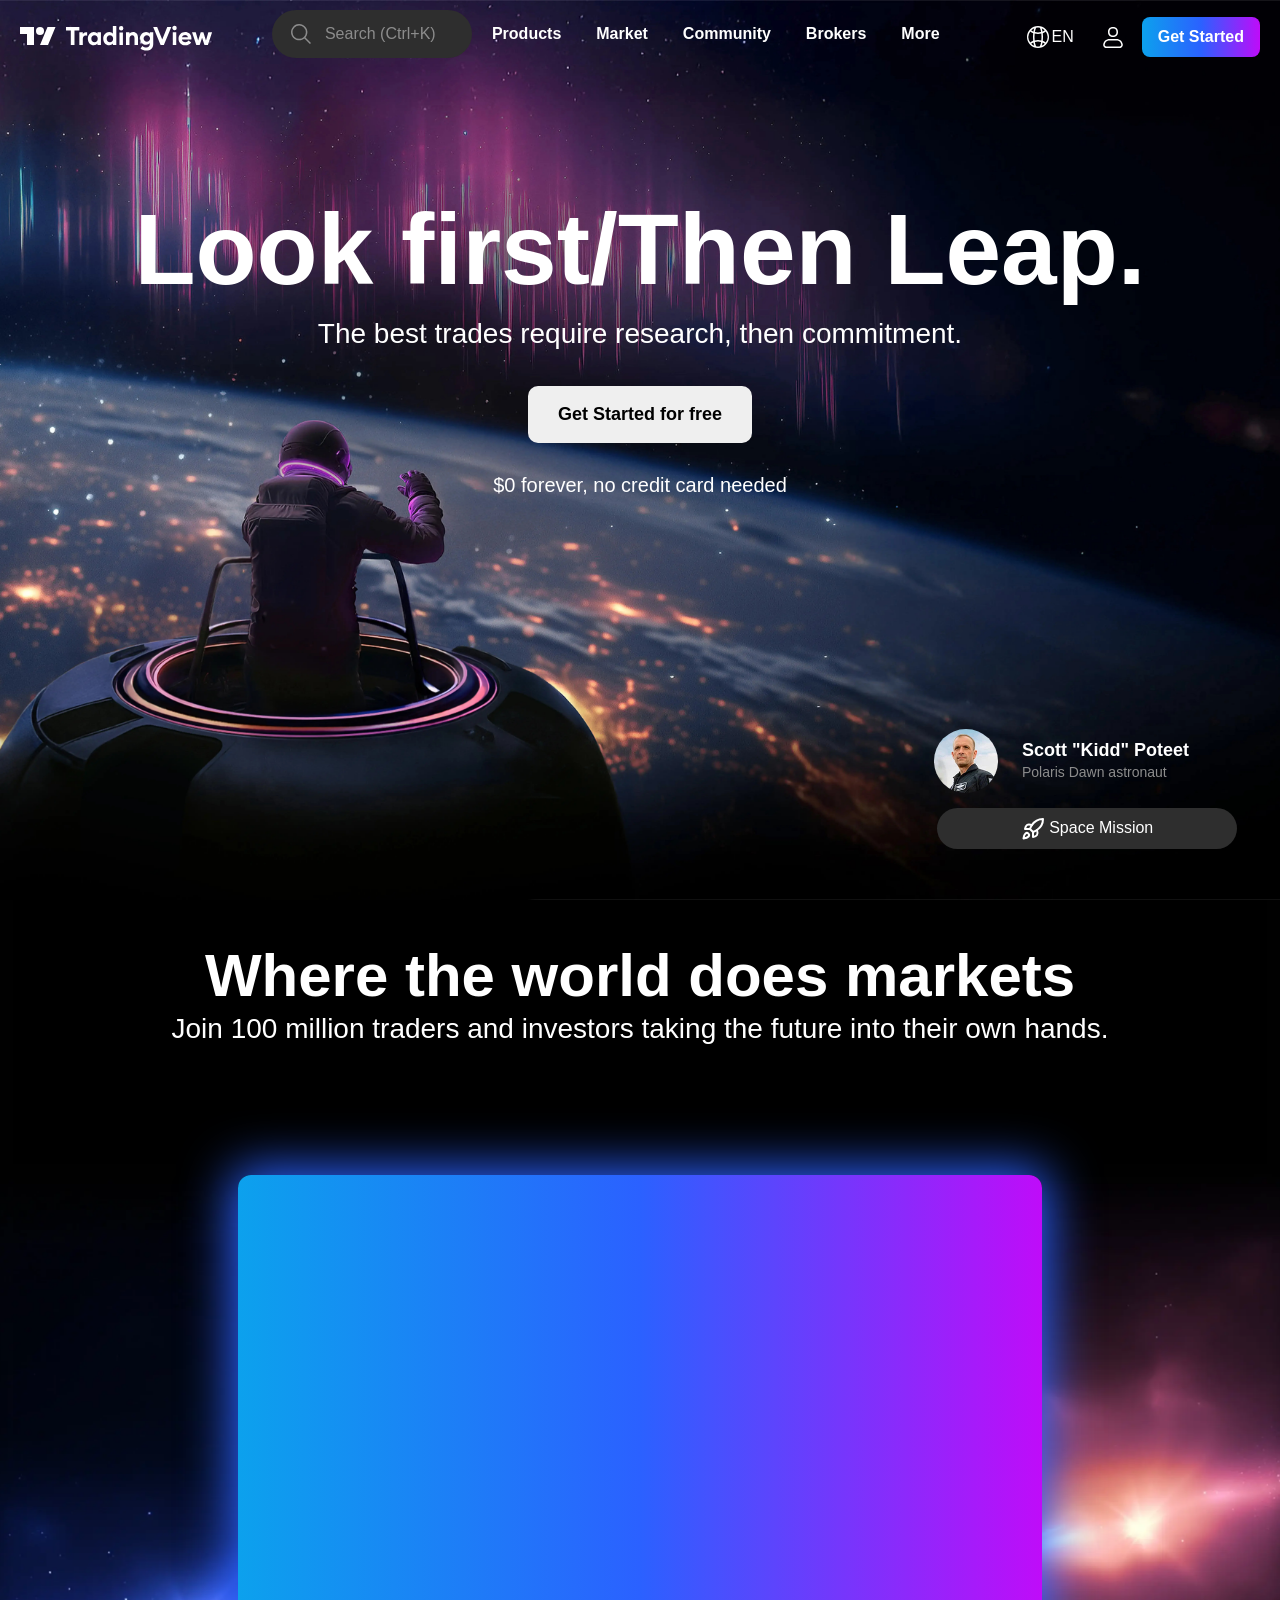
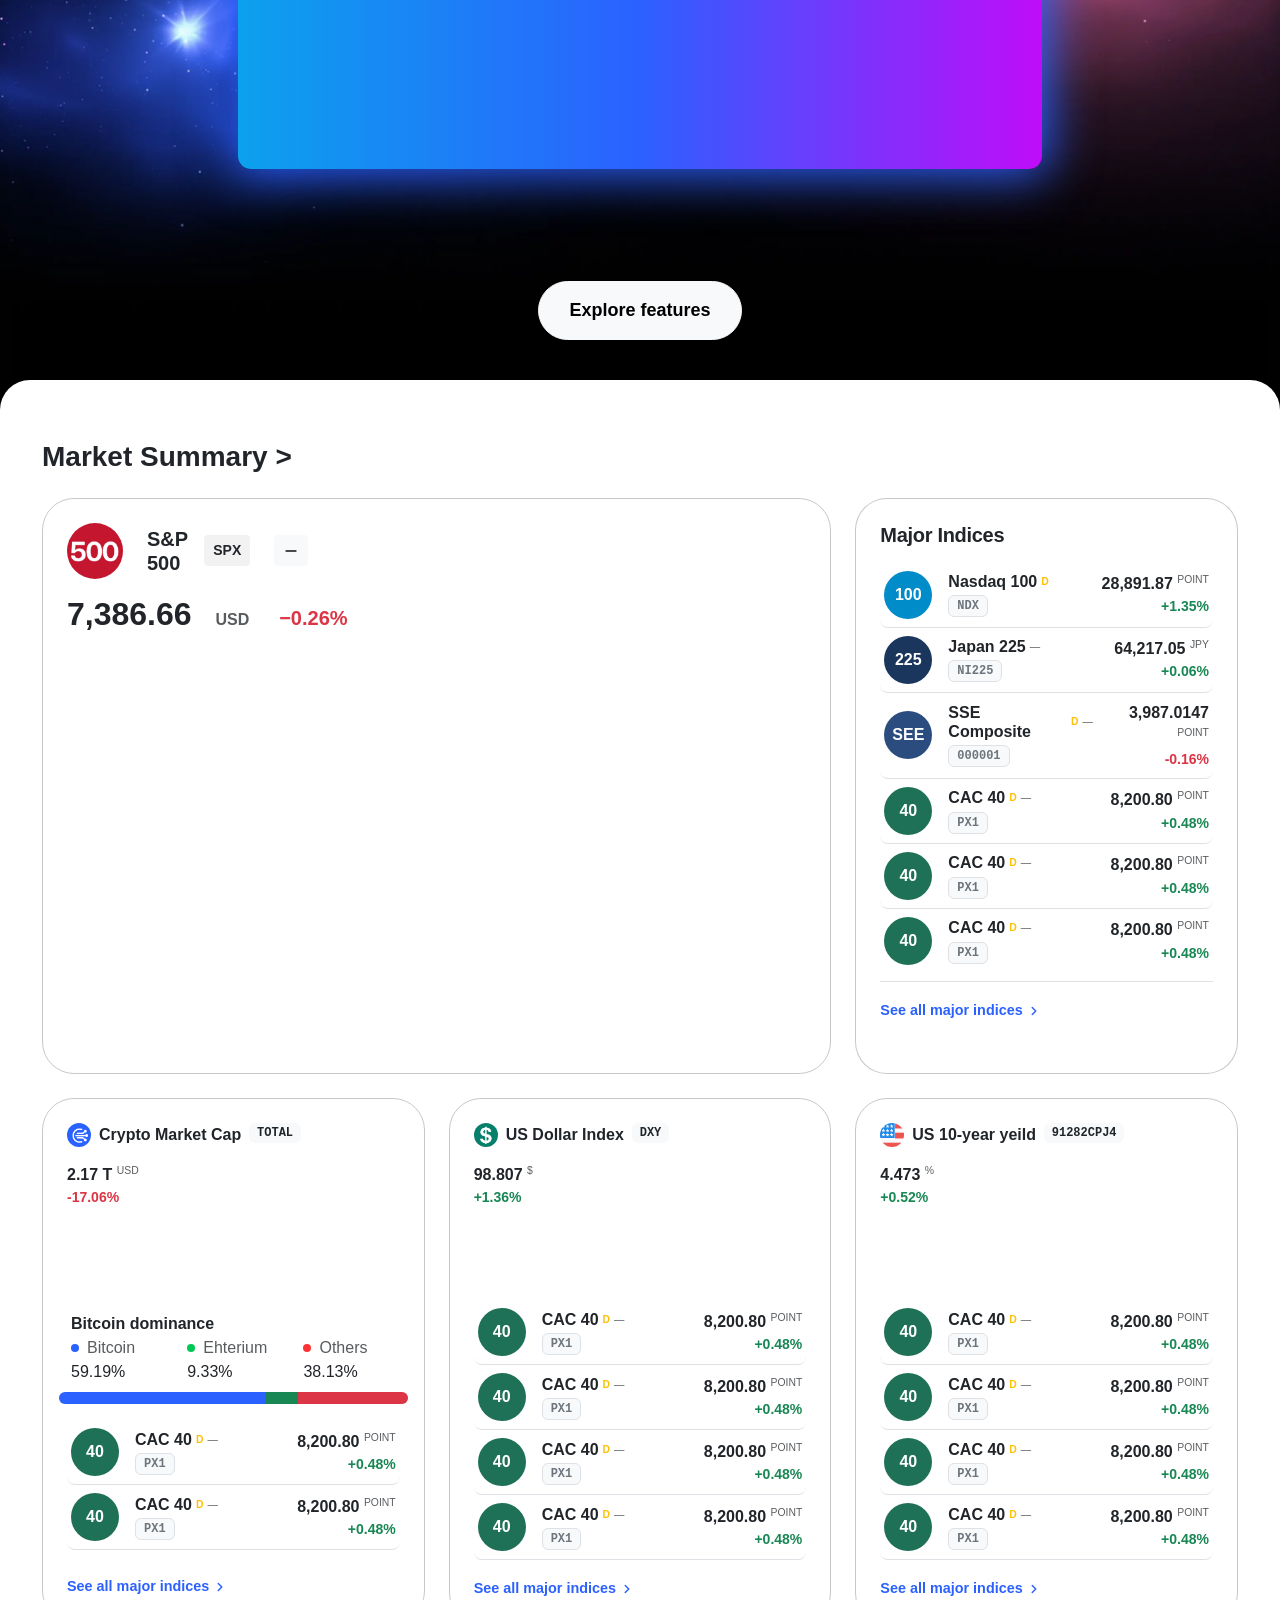
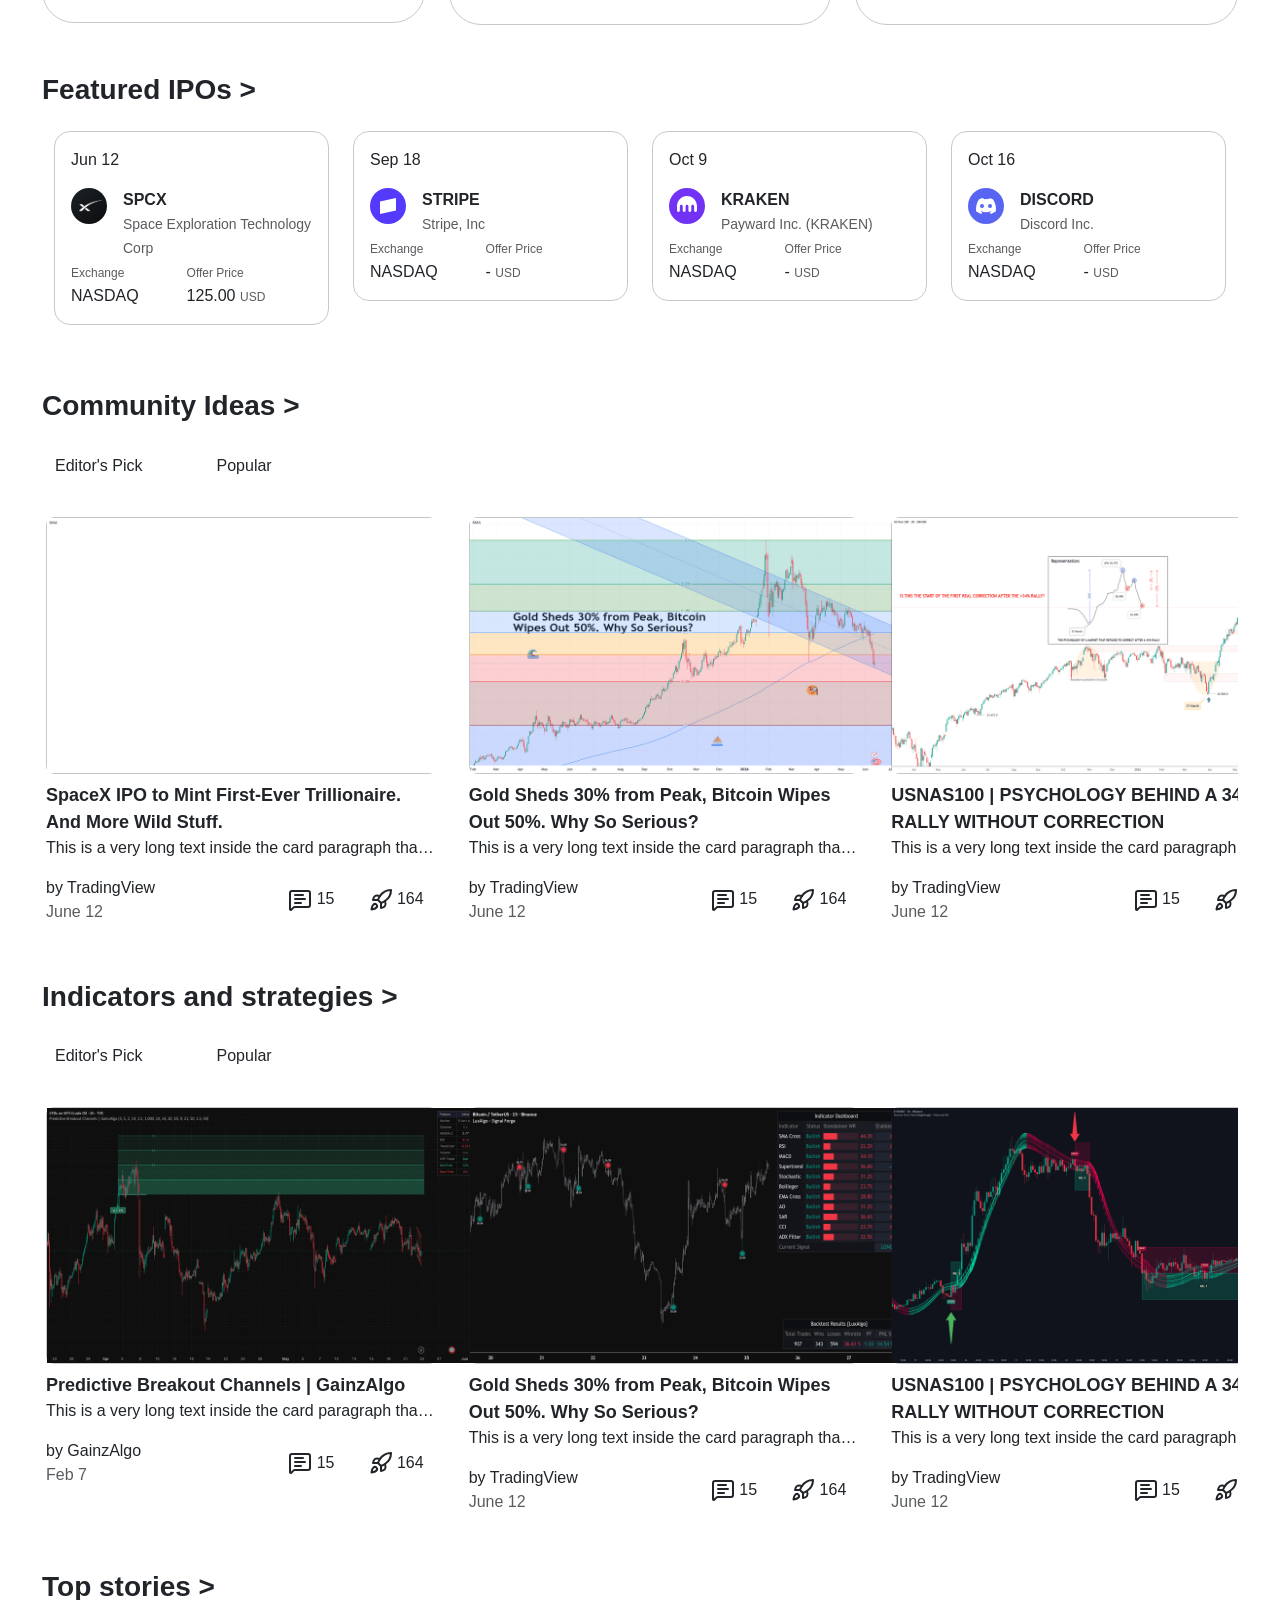
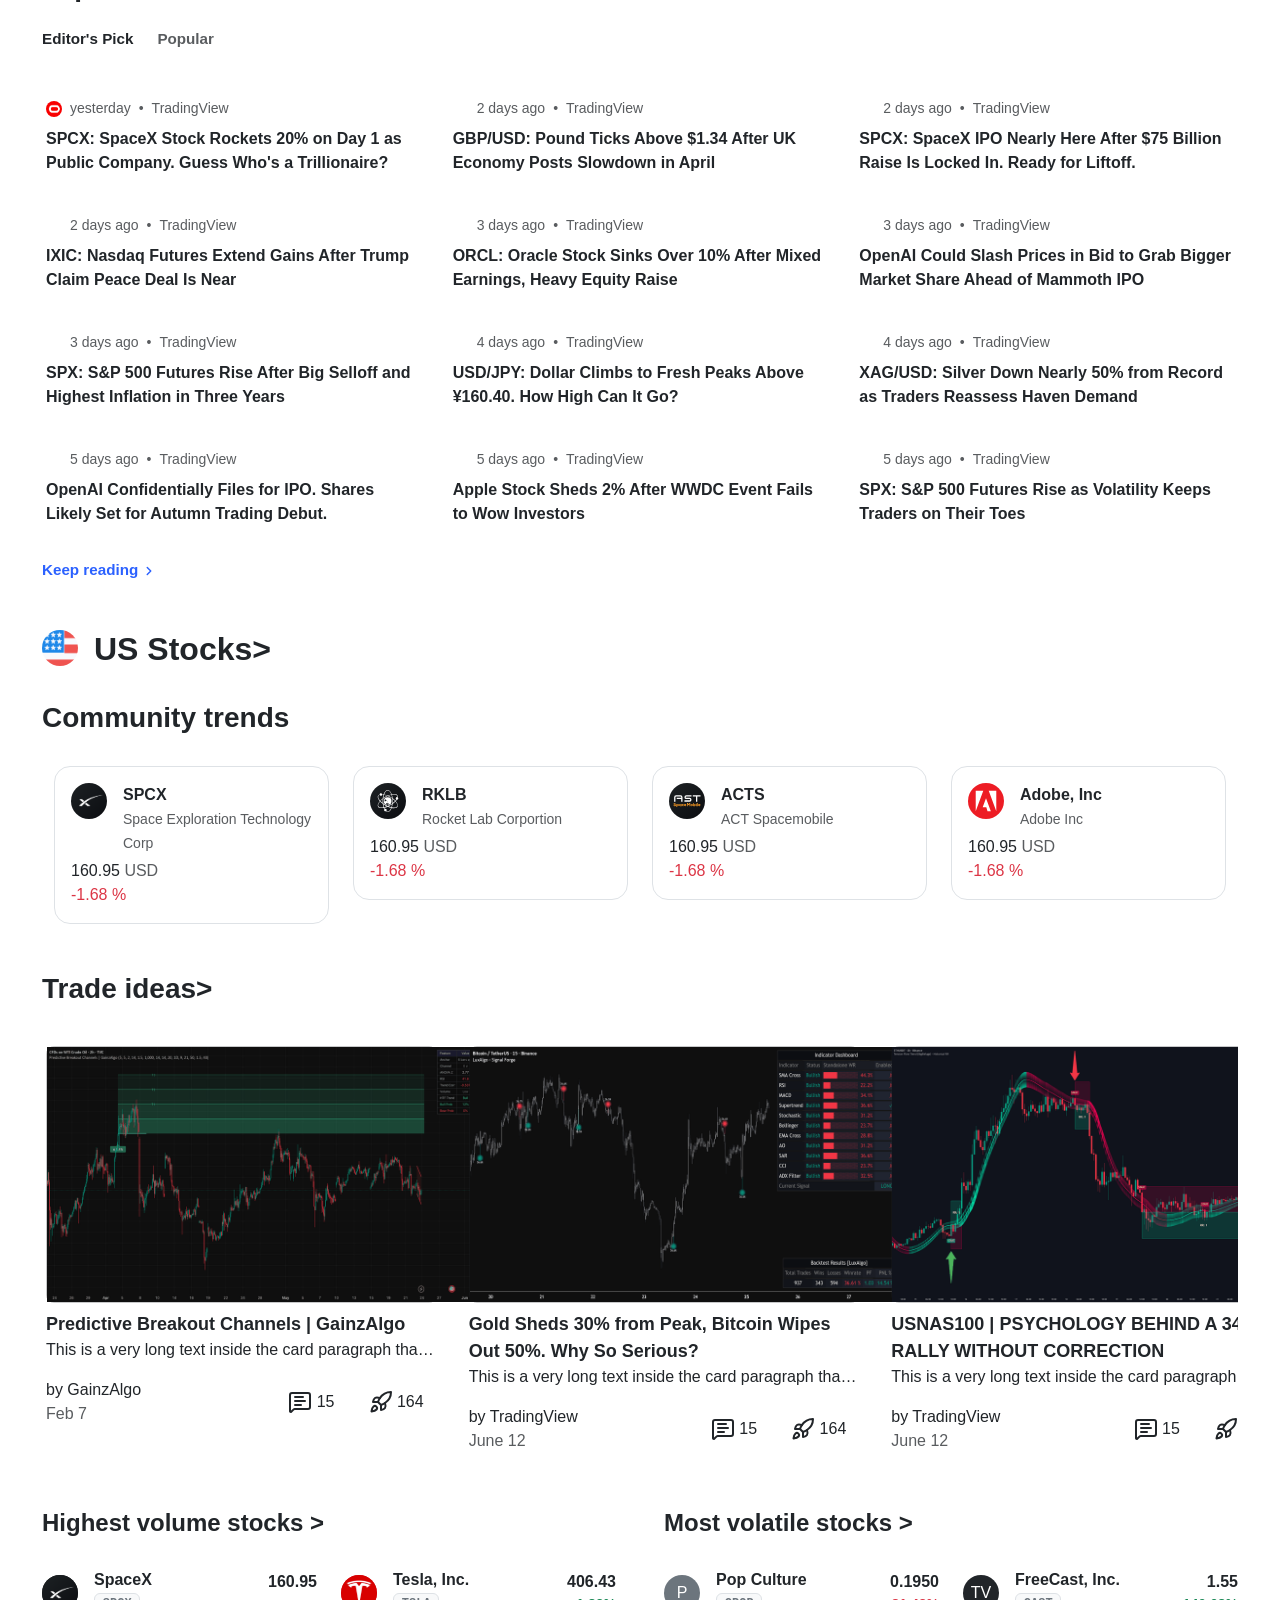
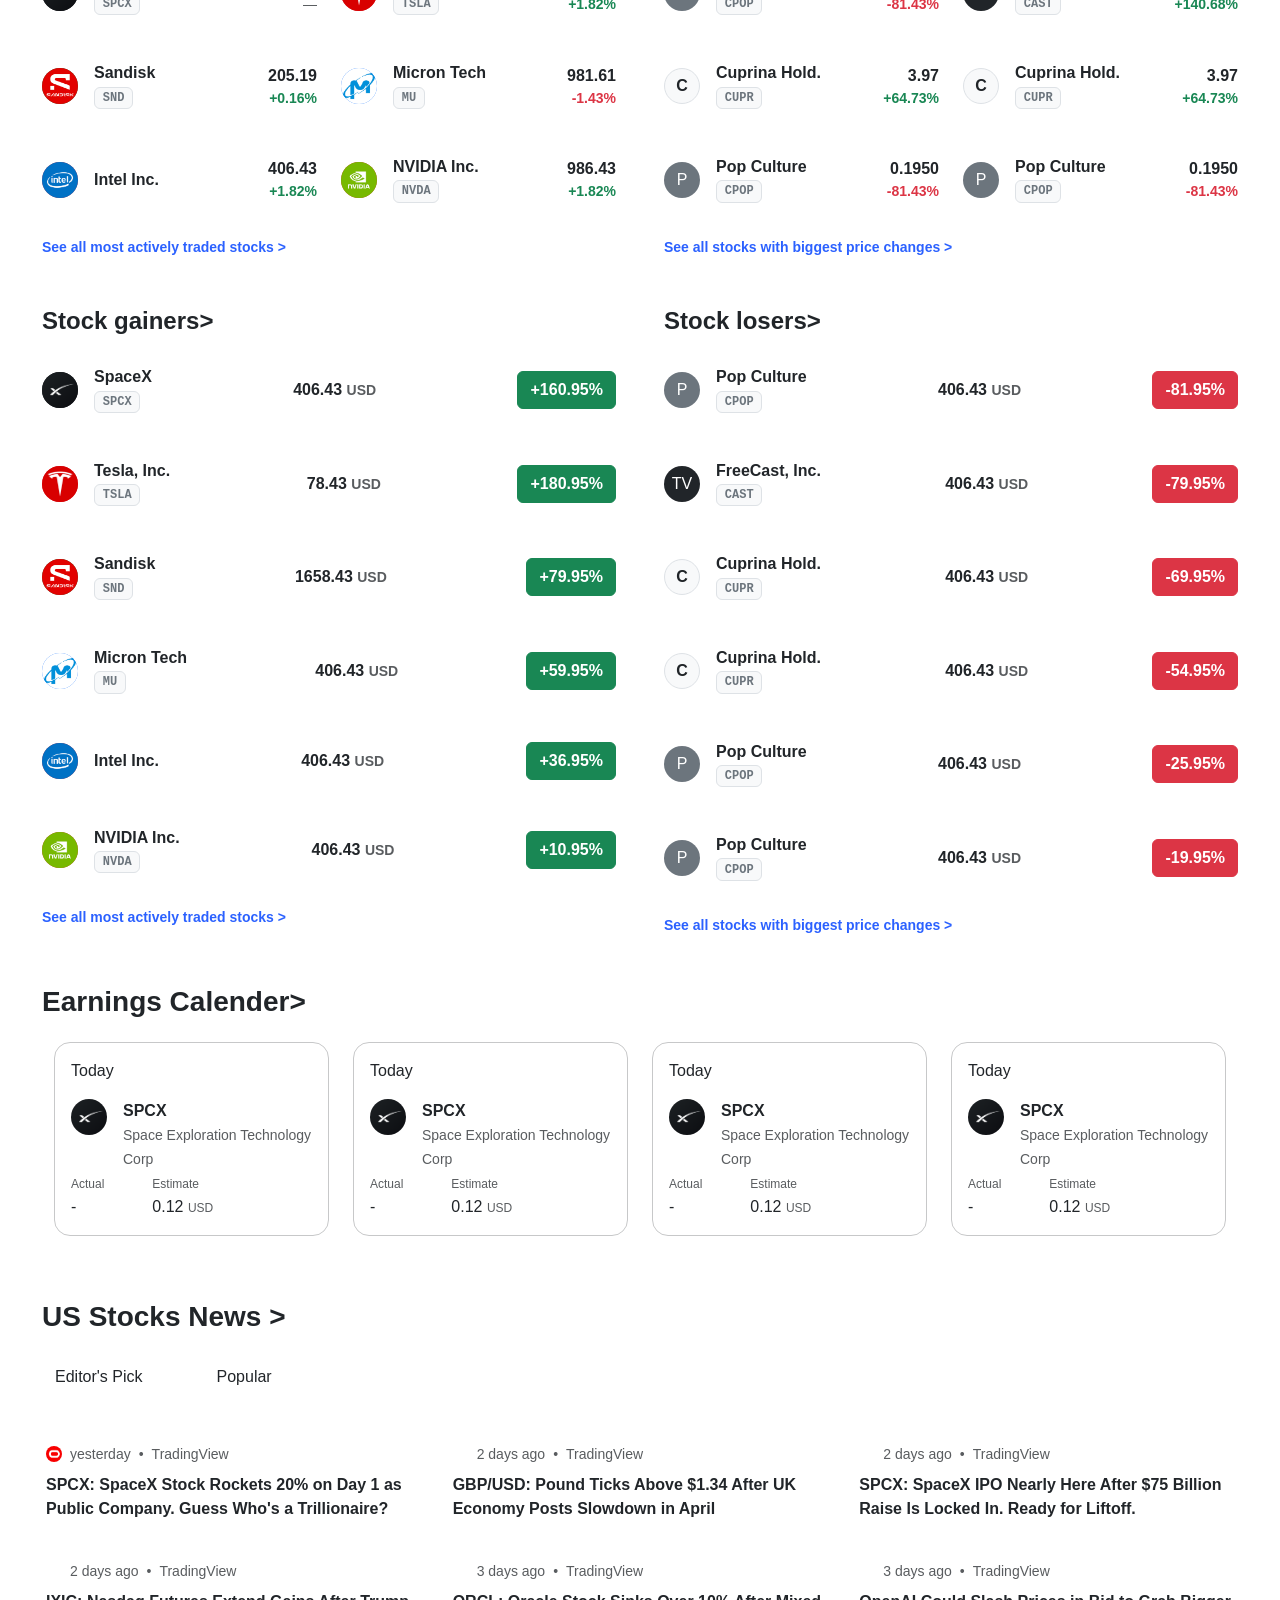
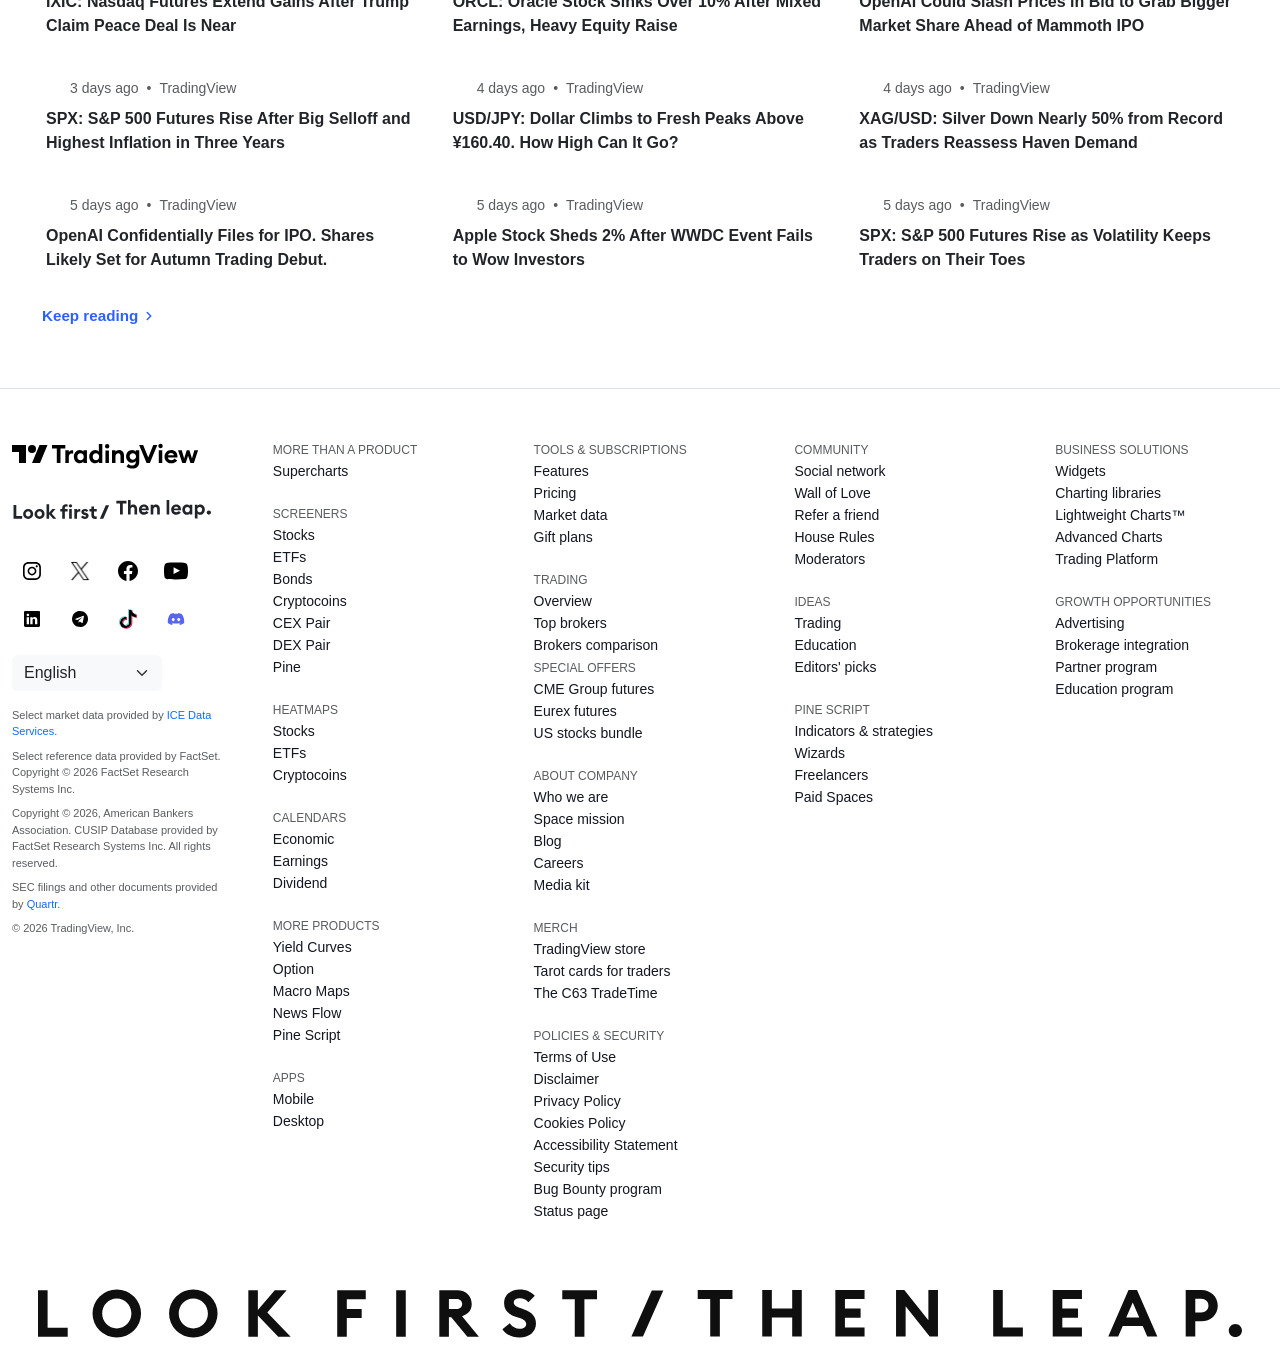
==== commit c6f8f683: "feat: footer background fixed" ====
--- a/index.html
+++ b/index.html
@@ -93,7 +93,7 @@
       <div class="row mt-2">
         <div class="col-12">
           <div class="btn">
-            <button class="mission-btn">
+            <button type="submit" class="mission-btn">
               <span><svg xmlns="http://www.w3.org/2000/svg" width="24" height="24" viewBox="0 0 24 24" fill="none"
                   stroke="currentColor" stroke-width="2" stroke-linecap="round" stroke-linejoin="round"
                   class="lucide lucide-rocket-icon lucide-rocket">
@@ -149,7 +149,7 @@
                 </button>
               </div>
               <div class="col-auto d-flex justify-content-start align-items-center gap-2">
-                <button id="market-status-btn" class="btn btn-sm fw-bolder" style="background-color: #f2f2f2">
+                <button type="submit" id="market-status-btn" class="btn btn-sm fw-bolder bg-light" title="Toggle market status" aria-label="Toggle market status">
                   <svg xmlns="http://www.w3.org/2000/svg" width="16" height="16" viewBox="0 0 24 24" fill="none"
                     stroke="#4A4A4A" stroke-width="3" stroke-linecap="round" stroke-linejoin="round"
                     class="lucide lucide-minus">
@@ -242,13 +242,7 @@
                 <div class="d-flex align-items-center gap-3">
                   <div
                     class="market-logo sse-bg d-flex align-items-center justify-content-center text-white fw-bold rounded-circle">
-                    <svg width="18" height="18" viewBox="0 0 24 24" fill="none" stroke="currentColor" stroke-width="2"
-                      stroke-linecap="round" stroke-linejoin="round">
-                      <path d="M2 12h20" />
-                      <path d="M12 2v20" />
-                      <path d="m4.93 4.93 14.14 14.14" />
-                      <path d="m4.93 19.07 14.14-14.14" />
-                    </svg>
+                    SEE
                   </div>
                   <div>
                     <div class="d-flex align-items-center gap-1">
@@ -1008,7 +1002,7 @@
               <div>
                 <span class="text-muted" style="font-size: 12px">Offer Price</span>
                 <div>
-                  
+
                   <span class="text-muted" style="font-size: 12px">USD</span>
                 </div>
               </div>
@@ -3253,7 +3247,7 @@
     </div>
   </div>
 
-  <div class="footer border-top text-dark">
+  <div class="footer border-top text-dark bg-white">
     <div class="container-fluid">
       <div class="row row-cols-1 row-cols-sm-2 row-cols-md-5 gx-5 gy-5 mt-1">
         <div class="col">
--- a/css/index.css
+++ b/css/index.css
@@ -576,13 +576,12 @@
   font-size: 1.5rem;
   font-weight: 800;
   border-radius: 6px;
+  -webkit-backdrop-filter: blur(8px);
   backdrop-filter: blur(8px);
-  -webkit-backdrop-filter: blur(8px);
   border: 1px solid rgba(255, 255, 255, 0.08);
   border-top-color: rgba(255, 255, 255, 0.16);
   border-left-color: rgba(255, 255, 255, 0.16);
   box-shadow: inset 0 1px 0 rgba(255,255,255,0.1), 0 4px 12px rgba(0,0,0,0.5);
-  user-select: none;
 }
 
 .main-brokers-section {
